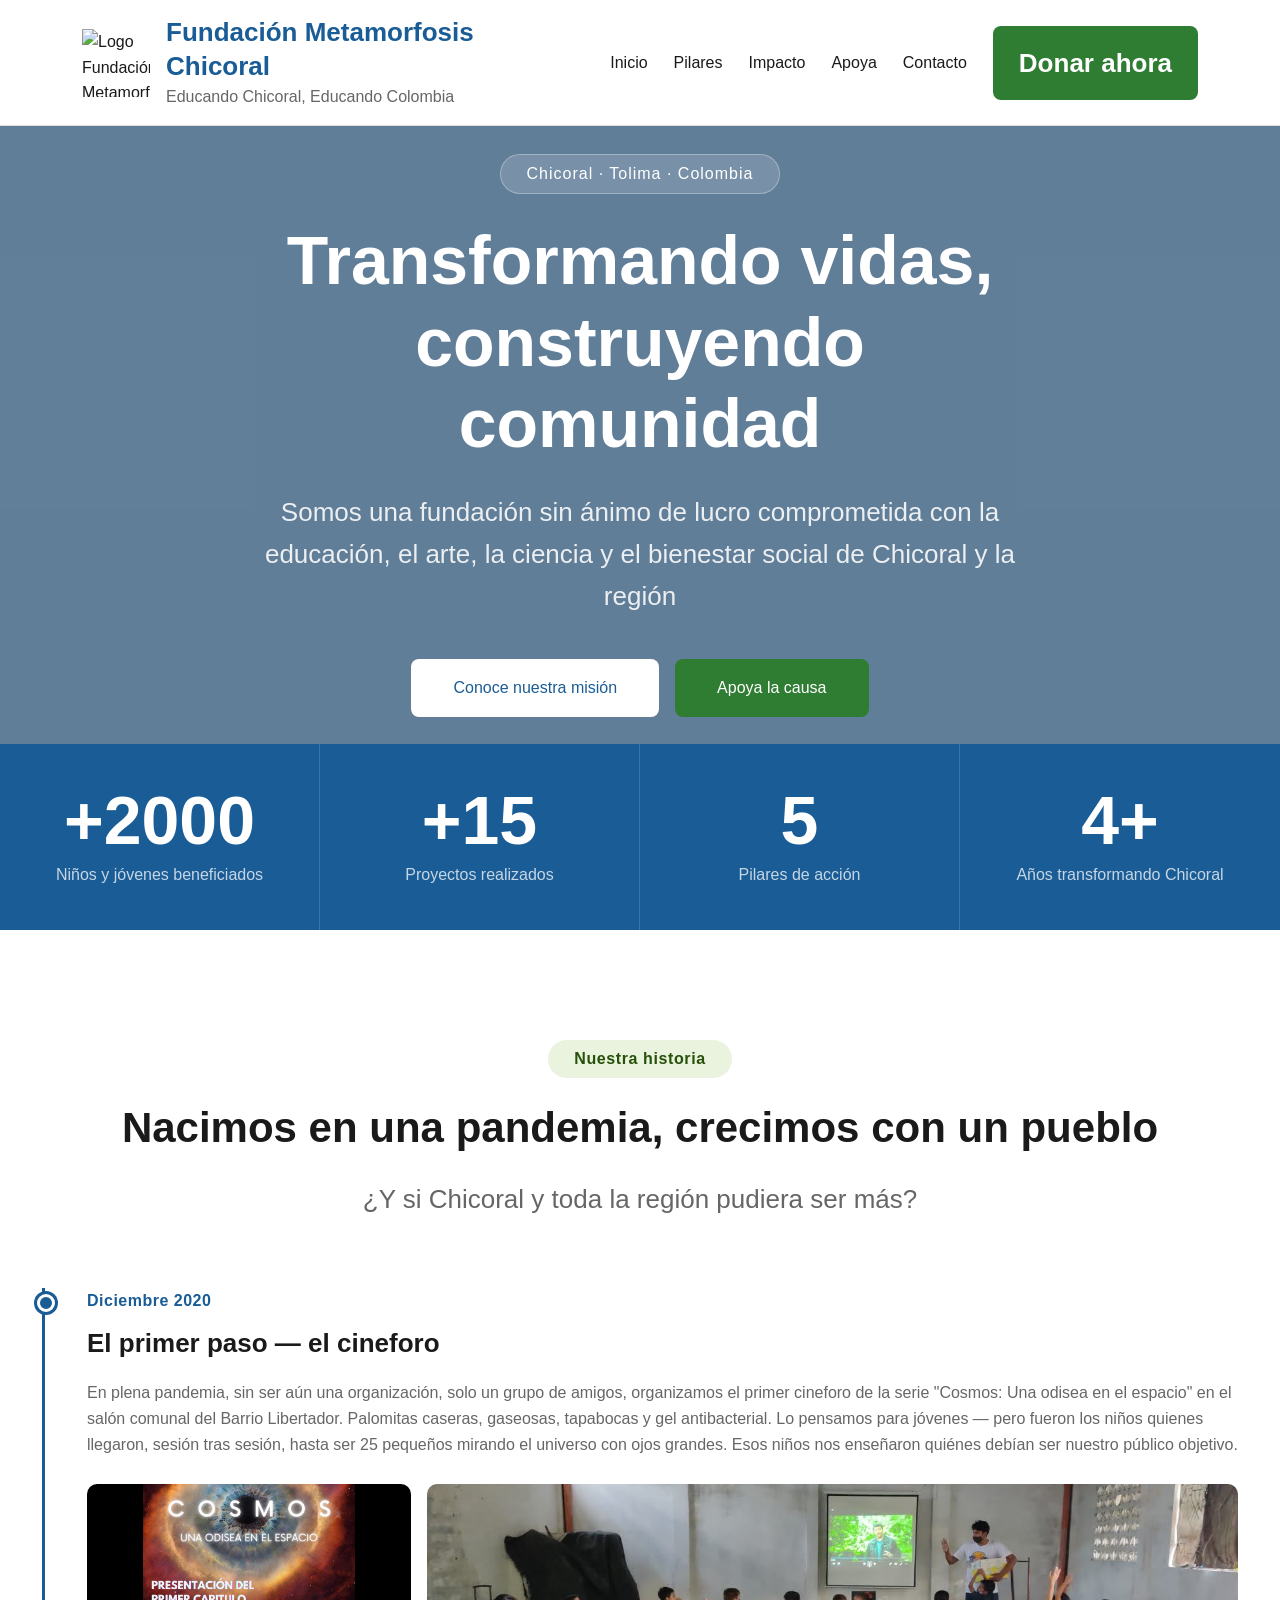
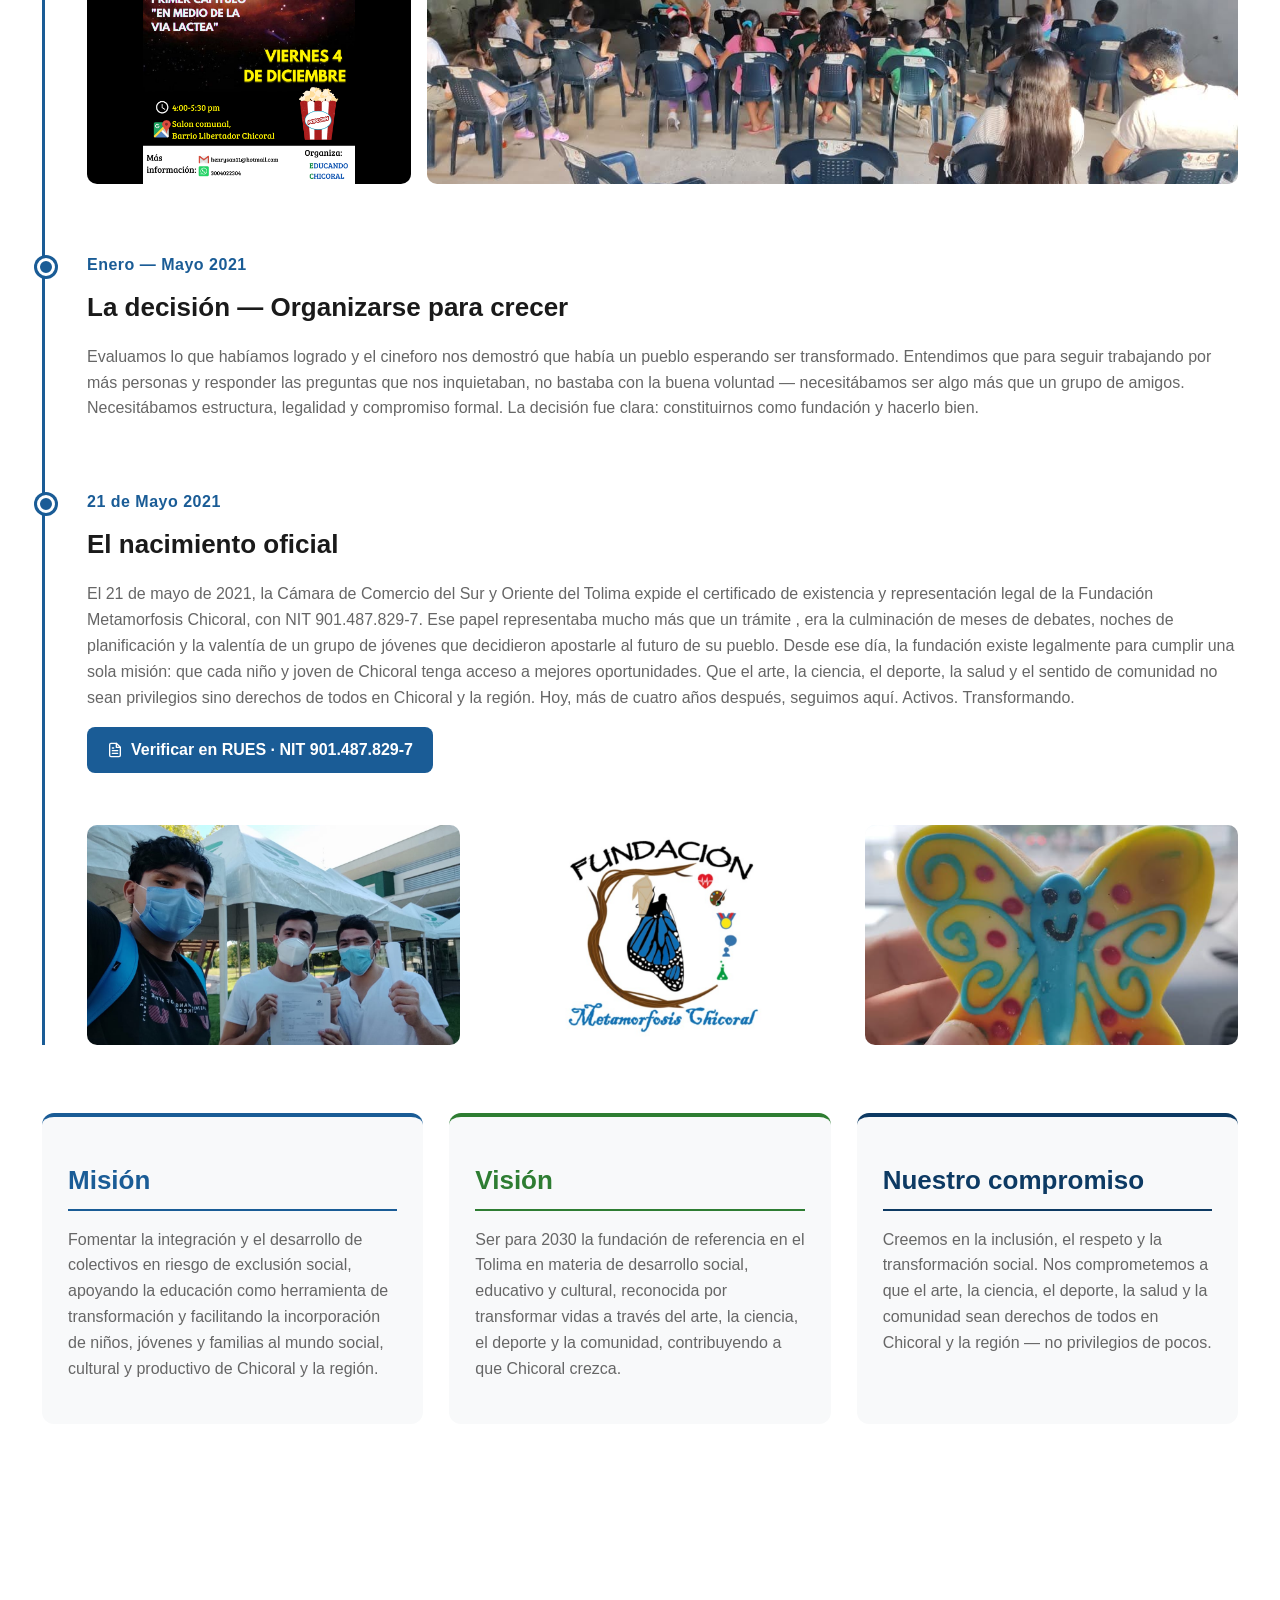
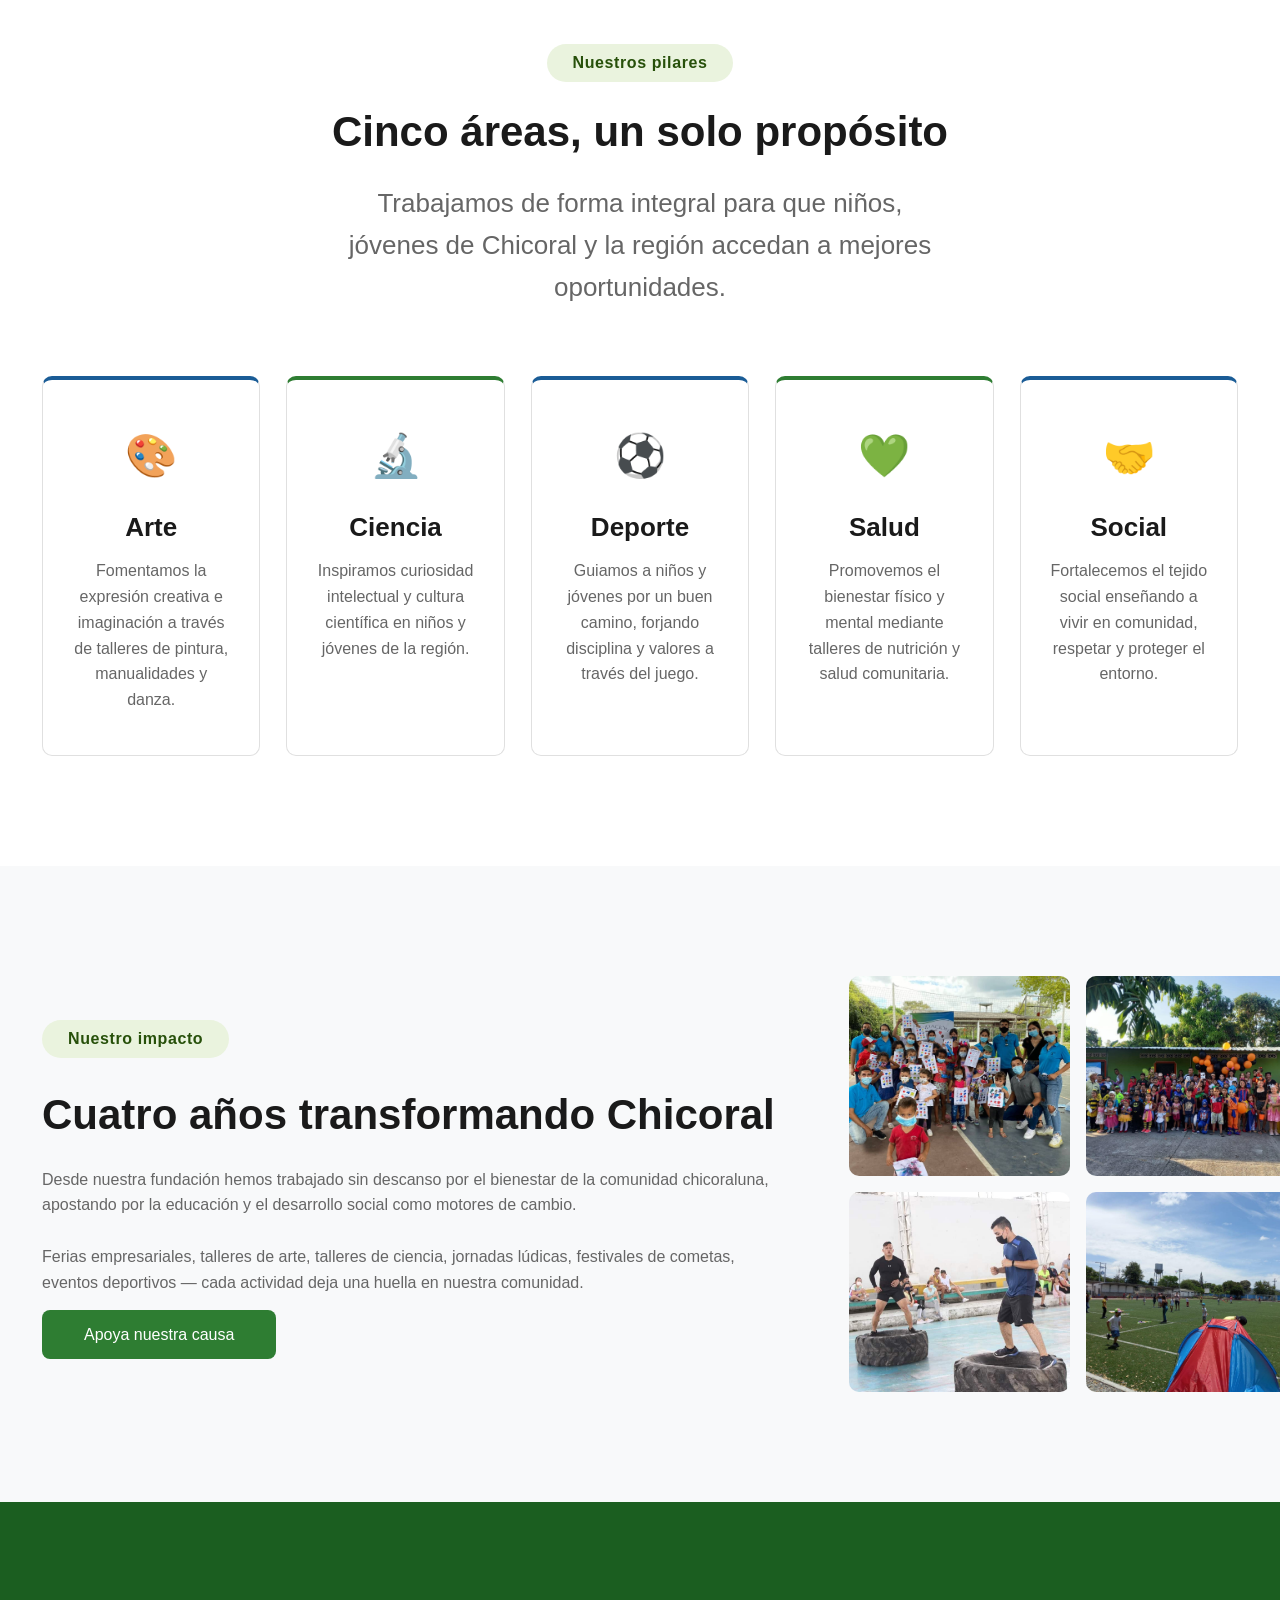
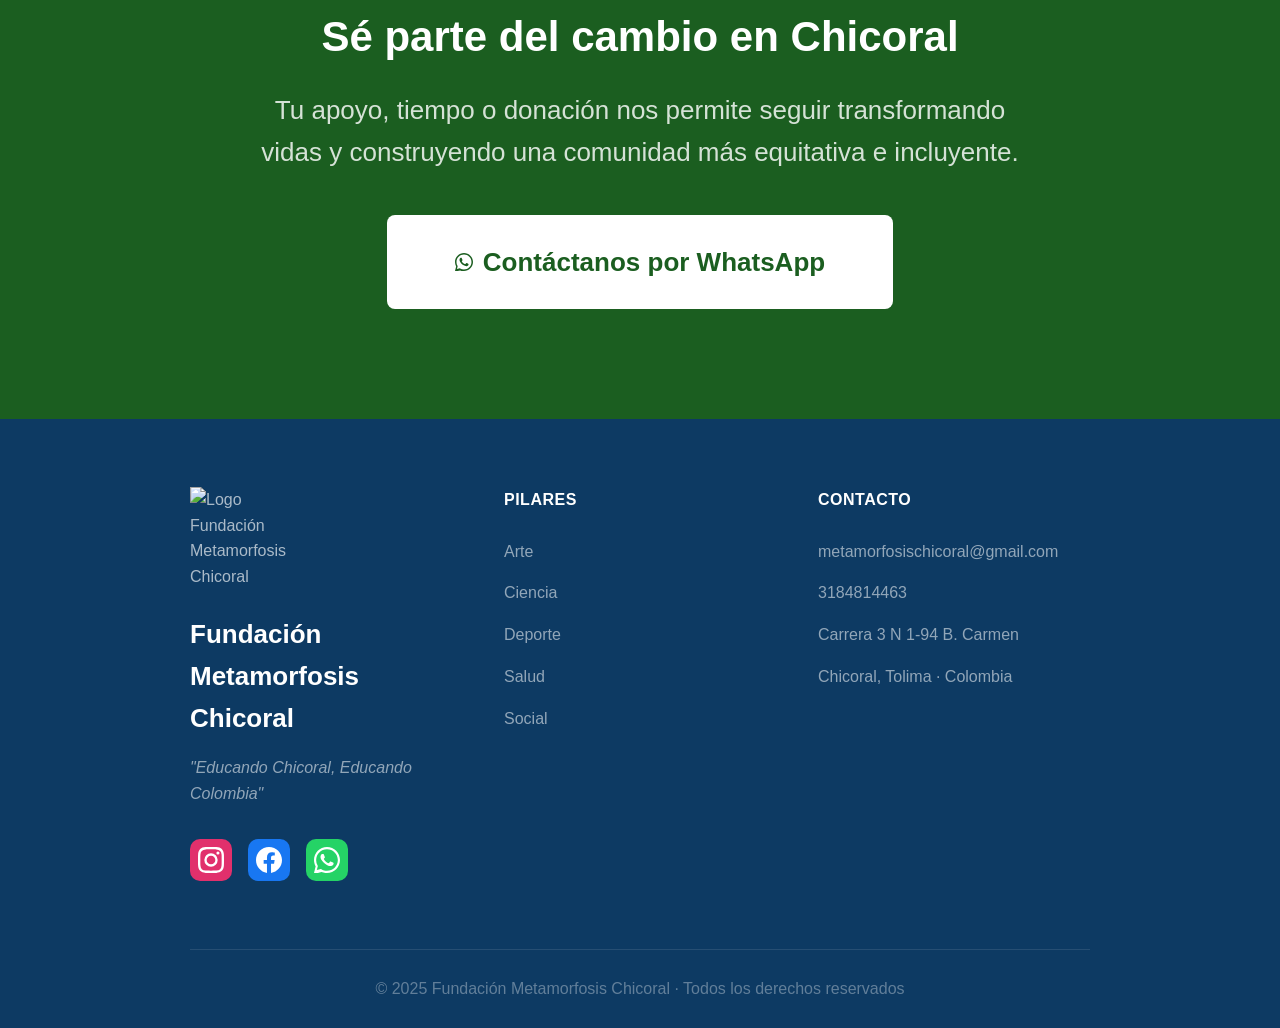
==== index.html @ 4d354657 "feat: seccion historia, mision, vision y compromiso" ====
<!DOCTYPE html>
<html lang="es">
  <head>
    <meta charset="UTF-8" />
    <meta name="viewport" content="width=device-width, initial-scale=1.0" />
    <meta name="description" content="Fundación Metamorfosis Chicoral - Educando Chicoral, Educando Colombia" />
    <link rel="icon" type="image/png" href="img/favicon.png" />
    <title>Fundación Metamorfosis Chicoral</title>
    <link rel="stylesheet" href="css/styles.css" />
  </head>
  <body>

    <!-- Navbar -->
    <nav id="navbar">
      <div class="nav-container">
        <div class="nav-logo">
          <img src="img/logo.png" alt="Logo Fundación Metamorfosis Chicoral" />
          <div class="nav-logo-text">
            <span class="nav-logo-nombre">Fundación Metamorfosis Chicoral</span>
            <span class="nav-logo-slogan">Educando Chicoral, Educando Colombia</span>
          </div>
        </div>
        <ul class="nav-links">
          <li><a href="#hero">Inicio</a></li>
          <li><a href="#pilares">Pilares</a></li>
          <li><a href="#historias">Impacto</a></li>
          <li><a href="#cta">Apoya</a></li>
          <li><a href="#footer">Contacto</a></li>
        </ul>
        <a href="#cta" class="nav-btn">Donar ahora</a>
        <div class="nav-hamburger" id="hamburger">
          <span></span><span></span><span></span>
        </div>
      </div>
    </nav>

    <!-- Hero -->
    <section id="hero">
      <div class="hero-overlay"></div>
      <div class="hero-content">
        <span class="hero-tag">Chicoral · Tolima · Colombia</span>
        <h1>Transformando vidas,<br>construyendo comunidad</h1>
        <p>Somos una fundación sin ánimo de lucro comprometida con la educación, el arte, la ciencia y el bienestar social de Chicoral y la región</p>
        <div class="hero-btns">
          <a href="#pilares" class="btn-primary">Conoce nuestra misión</a>
          <a href="#cta" class="btn-secondary">Apoya la causa</a>
        </div>
      </div>
    </section>

    <!-- Estadísticas -->
    <section id="stats">
      <div class="stat">
        <div class="stat-num">+2000</div>
        <div class="stat-label">Niños y jóvenes beneficiados</div>
      </div>
      <div class="stat">
        <div class="stat-num">+15</div>
        <div class="stat-label">Proyectos realizados</div>
      </div>
      <div class="stat">
        <div class="stat-num">5</div>
        <div class="stat-label">Pilares de acción</div>
      </div>
      <div class="stat">
        <div class="stat-num">4+</div>
        <div class="stat-label">Años transformando Chicoral</div>
      </div>
    </section>

    <!-- Historia -->
    <section id="historia">
      <div class="historia-container">

        <div class="section-header">
          <span class="section-tag">Nuestra historia</span>
          <h2>Nacimos en una pandemia, crecimos con un pueblo</h2>
          <p>¿Y si Chicoral y toda la región pudiera ser más?</p>
        </div>

        <div class="historia-timeline">

          <div class="timeline-item">
            <div class="timeline-dot"></div>
            <div class="timeline-content">
              <div class="timeline-fecha">Diciembre 2020</div>
              <h3>El primer paso — el cineforo</h3>
              <p>En plena pandemia, sin ser aún una organización, solo un grupo de amigos, organizamos el primer cineforo de la serie "Cosmos: Una odisea en el espacio" en el salón comunal del Barrio Libertador. Palomitas caseras, gaseosas, tapabocas y gel antibacterial. Lo pensamos para jóvenes — pero fueron los niños quienes llegaron, sesión tras sesión, hasta ser 25 pequeños mirando el universo con ojos grandes. Esos niños nos enseñaron quiénes debían ser nuestro público objetivo.</p>
              <div class="timeline-fotos">
                <img src="img/flayer_3.png" alt="Flyer primer cineforo Cosmos" />
                <img src="img/cineforo.jpg" alt="Niños viendo Cosmos en el salón comunal" />
              </div>
            </div>
          </div>

          <div class="timeline-item">
            <div class="timeline-dot"></div>
            <div class="timeline-content">
              <div class="timeline-fecha">Enero — Mayo 2021</div>
              <h3>La decisión — Organizarse para crecer</h3>
              <p>Evaluamos lo que habíamos logrado y el cineforo nos demostró que había un pueblo esperando ser transformado. Entendimos que para seguir trabajando por más personas y responder las preguntas que nos inquietaban, no bastaba con la buena voluntad — necesitábamos ser algo más que un grupo de amigos. Necesitábamos estructura, legalidad y compromiso formal. La decisión fue clara: constituirnos como fundación y hacerlo bien.</p>
            </div>
          </div>

          <div class="timeline-item">
            <div class="timeline-dot"></div>
            <div class="timeline-content">
              <div class="timeline-fecha">21 de Mayo 2021</div>
              <h3>El nacimiento oficial</h3>
              <p>El 21 de mayo de 2021, la Cámara de Comercio del Sur y Oriente del Tolima expide el certificado de existencia y representación legal de la Fundación Metamorfosis Chicoral, con NIT 901.487.829-7. Ese papel representaba mucho más que un trámite , era la culminación de meses de debates, noches de planificación y la valentía de un grupo de jóvenes que decidieron apostarle al futuro de su pueblo.

Desde ese día, la fundación existe legalmente para cumplir una sola misión: que cada niño y joven de Chicoral tenga acceso a mejores oportunidades. Que el arte, la ciencia, el deporte, la salud y el sentido de comunidad no sean privilegios sino derechos de todos en Chicoral y la región.

Hoy, más de cuatro años después, seguimos aquí. Activos. Transformando.</p>
              <a href="https://www.rues.org.co/detalle/45/9000503599" target="_blank" class="btn-rues">
                <svg xmlns="http://www.w3.org/2000/svg" width="16" height="16" viewBox="0 0 24 24" fill="none" stroke="currentColor" stroke-width="2" stroke-linecap="round" stroke-linejoin="round"><path d="M14 2H6a2 2 0 0 0-2 2v16a2 2 0 0 0 2 2h12a2 2 0 0 0 2-2V8z"></path><polyline points="14 2 14 8 20 8"></polyline><line x1="16" y1="13" x2="8" y2="13"></line><line x1="16" y1="17" x2="8" y2="17"></line><polyline points="10 9 9 9 8 9"></polyline></svg>
                Verificar en RUES · NIT 901.487.829-7
              </a>
              <div class="timeline-fotos tres-fotos">
                <img src="img/certificado.jpeg" alt="Certificado de existencia Cámara de Comercio" />
                <img src="img/logo_original.png" alt="Logo original Fundación Metamorfosis Chicoral" />
                <img src="img/galleta.png" alt="Galleta mariposa celebración fundación" />
              </div>
            </div>
          </div>

        </div>

        <div class="historia-mision">
          <div class="mision-card">
            <h3>Misión</h3>
            <p>Fomentar la integración y el desarrollo de colectivos en riesgo de exclusión social, apoyando la educación como herramienta de transformación y facilitando la incorporación de niños, jóvenes y familias al mundo social, cultural y productivo de Chicoral y la región.</p>
          </div>
          <div class="mision-card">
            <h3>Visión</h3>
            <p>Ser para 2030 la fundación de referencia en el Tolima en materia de desarrollo social, educativo y cultural, reconocida por transformar vidas a través del arte, la ciencia, el deporte y la comunidad, contribuyendo a que Chicoral crezca.</p>
          </div>
          <div class="mision-card">
            <h3>Nuestro compromiso</h3>
            <p>Creemos en la inclusión, el respeto y la transformación social. Nos comprometemos a que el arte, la ciencia, el deporte, la salud y la comunidad sean derechos de todos en Chicoral y la región — no privilegios de pocos.</p>
          </div>
        </div>

      </div>
    </section>

    <!-- Pilares -->
    <section id="pilares">  
      <div class="pilares-container">
        <div class="section-header">
          <span class="section-tag">Nuestros pilares</span>
          <h2>Cinco áreas, un solo propósito</h2>
          <p>Trabajamos de forma integral para que niños, jóvenes de Chicoral y la región accedan a mejores oportunidades.</p>
        </div>
        <div class="pilares-grid">
          <div class="pilar">
            <div class="pilar-icon">🎨</div>
            <h3>Arte</h3>
            <p>Fomentamos la expresión creativa e imaginación a través de talleres de pintura, manualidades y danza.</p>
          </div>
          <div class="pilar">
            <div class="pilar-icon">🔬</div>
            <h3>Ciencia</h3>
            <p>Inspiramos curiosidad intelectual y cultura científica en niños y jóvenes de la región.</p>
          </div>
          <div class="pilar">
            <div class="pilar-icon">⚽</div>
            <h3>Deporte</h3>
            <p>Guiamos a niños y jóvenes por un buen camino, forjando disciplina y valores a través del juego.</p>
          </div>
          <div class="pilar">
            <div class="pilar-icon">💚</div>
            <h3>Salud</h3>
            <p>Promovemos el bienestar físico y mental mediante talleres de nutrición y salud comunitaria.</p>
          </div>
          <div class="pilar">
            <div class="pilar-icon">🤝</div>
            <h3>Social</h3>
            <p>Fortalecemos el tejido social enseñando a vivir en comunidad, respetar y proteger el entorno.</p>
          </div>
        </div>
      </div>
    </section>

    <!-- Historias -->
    <section id="historias"></section>

    <!-- Impacto -->
    <section id="impacto">
      <div class="impacto-container">
        <div class="impacto-text">
          <span class="section-tag">Nuestro impacto</span>
          <h2>Cuatro años transformando Chicoral</h2>
          <p>Desde nuestra fundación hemos trabajado sin descanso por el bienestar de la comunidad chicoraluna, apostando por la educación y el desarrollo social como motores de cambio.</p>
          <p>Ferias empresariales, talleres de arte, talleres de ciencia, jornadas lúdicas, festivales de cometas, eventos deportivos — cada actividad deja una huella en nuestra comunidad.</p>
          <a href="#cta" class="btn-secondary">Apoya nuestra causa</a>
        </div>
        <div class="impacto-galeria">
          <div class="galeria-grid">
            <img src="img/artes.jpg" alt="Taller de arte" />
            <img src="img/halloween.jpg" alt="Evento social" />
            <img src="img/crossfit.jpg" alt="Actividad deportiva" />
            <img src="img/cometas.jpg" alt="Festival de cometas" />
          </div>
        </div>
      </div>
    </section>

    <!-- CTA -->
    <section id="cta">
      <div class="cta-container">
        <h2>Sé parte del cambio en Chicoral</h2>
        <p>Tu apoyo, tiempo o donación nos permite seguir transformando vidas y construyendo una comunidad más equitativa e incluyente.</p>
        <div class="cta-btns">
          <a href="https://wa.me/" target="_blank" class="btn-wapp">
            <svg xmlns="http://www.w3.org/2000/svg" width="18" height="18" viewBox="0 0 24 24" fill="white"><path d="M17.472 14.382c-.297-.149-1.758-.867-2.03-.967-.273-.099-.471-.148-.67.15-.197.297-.767.966-.94 1.164-.173.199-.347.223-.644.075-.297-.15-1.255-.463-2.39-1.475-.883-.788-1.48-1.761-1.653-2.059-.173-.297-.018-.458.13-.606.134-.133.298-.347.446-.52.149-.174.198-.298.298-.497.099-.198.05-.371-.025-.52-.075-.149-.669-1.612-.916-2.207-.242-.579-.487-.5-.669-.51-.173-.008-.371-.01-.57-.01-.198 0-.52.074-.792.372-.272.297-1.04 1.016-1.04 2.479 0 1.462 1.065 2.875 1.213 3.074.149.198 2.096 3.2 5.077 4.487.709.306 1.262.489 1.694.625.712.227 1.36.195 1.871.118.571-.085 1.758-.719 2.006-1.413.248-.694.248-1.289.173-1.413-.074-.124-.272-.198-.57-.347z"/><path d="M12 0C5.373 0 0 5.373 0 12c0 2.127.557 4.126 1.526 5.855L.057 23.743a.75.75 0 0 0 .914.914l5.888-1.469A11.944 11.944 0 0 0 12 24c6.627 0 12-5.373 12-12S18.627 0 12 0zm0 22c-1.891 0-3.667-.523-5.188-1.427l-.372-.22-3.853.961.977-3.762-.242-.386A9.944 9.944 0 0 1 2 12C2 6.477 6.477 2 12 2s10 4.477 10 10-4.477 10-10 10z"/></svg>
            Contáctanos por WhatsApp
          </a>
        </div>
      </div>
    </section>

    <!--Footer-->
    <footer id="footer">
      <div class="footer-container">
        <div class="footer-brand">
          <img src="img/logo.png" alt="Logo Fundación Metamorfosis Chicoral" />
          <div class="footer-nombre">Fundación Metamorfosis Chicoral</div>
          <div class="footer-slogan">"Educando Chicoral, Educando Colombia"</div>
          <div class="footer-redes">
            <a href="https://www.instagram.com/fund.metamorfosis.chicoral/" target="_blank" class="red-instagram">
              <svg xmlns="http://www.w3.org/2000/svg" width="22" height="22" viewBox="0 0 24 24" fill="white"><path d="M12 2.163c3.204 0 3.584.012 4.85.07 3.252.148 4.771 1.691 4.919 4.919.058 1.265.069 1.645.069 4.849 0 3.205-.012 3.584-.069 4.849-.149 3.225-1.664 4.771-4.919 4.919-1.266.058-1.644.07-4.85.07-3.204 0-3.584-.012-4.849-.07-3.26-.149-4.771-1.699-4.919-4.92-.058-1.265-.07-1.644-.07-4.849 0-3.204.013-3.583.07-4.849.149-3.227 1.664-4.771 4.919-4.919 1.266-.057 1.645-.069 4.849-.069zM12 0C8.741 0 8.333.014 7.053.072 2.695.272.273 2.69.073 7.052.014 8.333 0 8.741 0 12c0 3.259.014 3.668.072 4.948.2 4.358 2.618 6.78 6.98 6.98C8.333 23.986 8.741 24 12 24c3.259 0 3.668-.014 4.948-.072 4.354-.2 6.782-2.618 6.979-6.98.059-1.28.073-1.689.073-4.948 0-3.259-.014-3.667-.072-4.947-.196-4.354-2.617-6.78-6.979-6.98C15.668.014 15.259 0 12 0zm0 5.838a6.162 6.162 0 1 0 0 12.324 6.162 6.162 0 0 0 0-12.324zM12 16a4 4 0 1 1 0-8 4 4 0 0 1 0 8zm6.406-11.845a1.44 1.44 0 1 0 0 2.881 1.44 1.44 0 0 0 0-2.881z"/></svg>
            </a>
            <a href="https://www.facebook.com/profile.php?id=100083086075014" target="_blank" class="red-facebook">
              <svg xmlns="http://www.w3.org/2000/svg" width="22" height="22" viewBox="0 0 24 24" fill="white"><path d="M24 12.073C24 5.405 18.627 0 12 0S0 5.405 0 12.073C0 18.1 4.388 23.094 10.125 24v-8.437H7.078v-3.49h3.047V9.43c0-3.007 1.792-4.669 4.533-4.669 1.312 0 2.686.235 2.686.235v2.953H15.83c-1.491 0-1.956.925-1.956 1.874v2.25h3.328l-.532 3.49h-2.796V24C19.612 23.094 24 18.1 24 12.073z"/></svg>
            </a>
            <a href="https://wa.me/573184814463" target="_blank" class="red-wapp">
              <svg xmlns="http://www.w3.org/2000/svg" width="22" height="22" viewBox="0 0 24 24" fill="white"><path d="M17.472 14.382c-.297-.149-1.758-.867-2.03-.967-.273-.099-.471-.148-.67.15-.197.297-.767.966-.94 1.164-.173.199-.347.223-.644.075-.297-.15-1.255-.463-2.39-1.475-.883-.788-1.48-1.761-1.653-2.059-.173-.297-.018-.458.13-.606.134-.133.298-.347.446-.52.149-.174.198-.298.298-.497.099-.198.05-.371-.025-.52-.075-.149-.669-1.612-.916-2.207-.242-.579-.487-.5-.669-.51-.173-.008-.371-.01-.57-.01-.198 0-.52.074-.792.372-.272.297-1.04 1.016-1.04 2.479 0 1.462 1.065 2.875 1.213 3.074.149.198 2.096 3.2 5.077 4.487.709.306 1.262.489 1.694.625.712.227 1.36.195 1.871.118.571-.085 1.758-.719 2.006-1.413.248-.694.248-1.289.173-1.413-.074-.124-.272-.198-.57-.347z"/><path d="M12 0C5.373 0 0 5.373 0 12c0 2.127.557 4.126 1.526 5.855L.057 23.743a.75.75 0 0 0 .914.914l5.888-1.469A11.944 11.944 0 0 0 12 24c6.627 0 12-5.373 12-12S18.627 0 12 0zm0 22c-1.891 0-3.667-.523-5.188-1.427l-.372-.22-3.853.961.977-3.762-.242-.386A9.944 9.944 0 0 1 2 12C2 6.477 6.477 2 12 2s10 4.477 10 10-4.477 10-10 10z"/></svg>
            </a>
          </div>
        </div>
        <div class="footer-col">
          <div class="footer-title">Pilares</div>
          <ul>
            <li><a href="#pilares">Arte</a></li>
            <li><a href="#pilares">Ciencia</a></li>
            <li><a href="#pilares">Deporte</a></li>
            <li><a href="#pilares">Salud</a></li>
            <li><a href="#pilares">Social</a></li>
          </ul>
        </div>
        <div class="footer-col">
          <div class="footer-title">Contacto</div>
          <ul>
            <li><a href="mailto:metamorfosischicoral@gmail.com">metamorfosischicoral@gmail.com</a></li>
            <li><a href="https://wa.me/573184814463" target="_blank">3184814463</a></li>
            <li>Carrera 3 N 1-94 B. Carmen</li>
            <li>Chicoral, Tolima · Colombia</li>
          </ul>
        </div>
      </div>
      <div class="footer-bottom">
        © 2025 Fundación Metamorfosis Chicoral · Todos los derechos reservados
      </div>
    </footer>

    <script src="js/main.js"></script>
  </body>
</html>
---- css/styles.css ----
* {
  margin: 0;
  padding: 0;
  box-sizing: border-box;
}

:root {
  --azul: #1a5c96;
  --azul-oscuro: #0d3a63;
  --verde: #2e7d32;
  --verde-oscuro: #1b5e20;
  --blanco: #ffffff;
  --gris-claro: #f8f9fa;
  --gris-texto: #666666;
  --texto: #1a1a1a;

  --s1: 16px;
  --s2: 26px;
  --s3: 42px;
  --s4: 68px;
  --s5: 110px;
  --s6: 178px;
}

html, body {
  overflow-x: hidden;
  width: 100%;
}

body {
  font-family: 'Segoe UI', Arial, sans-serif;
  color: var(--texto);
  line-height: 1.618;
  font-size: var(--s1);
}

/* ===== NAVBAR ===== */
#navbar {
  position: sticky;
  top: 0;
  z-index: 1000;
  background: var(--blanco);
  border-bottom: 1px solid #e0e0e0;
}

.nav-container {
  max-width: 1200px;
  margin: 0 auto;
  padding: var(--s1) var(--s3);
  display: flex;
  align-items: center;
  justify-content: space-between;
  gap: var(--s2);
}

.nav-logo {
  display: flex;
  align-items: center;
  gap: var(--s1);
  text-decoration: none;
}

.nav-logo img {
  width: var(--s4);
  height: var(--s4);
  object-fit: contain;
}

.nav-logo-text {
  display: flex;
  flex-direction: column;
}

.nav-logo-nombre {
  font-size: var(--s2);
  font-weight: 600;
  color: var(--azul);
  line-height: 1.3;
}

.nav-logo-slogan {
  font-size: var(--s1);
  color: var(--gris-texto);
}

.nav-links {
  display: flex;
  list-style: none;
  gap: var(--s2);
}

.nav-links a {
  text-decoration: none;
  font-size: var(--s1);
  color: var(--texto);
  transition: color 0.2s;
}

.nav-links a:hover {
  color: var(--azul);
}

.nav-btn {
  background: var(--verde);
  color: var(--blanco);
  padding: var(--s1) var(--s2);
  border-radius: 8px;
  font-size: var(--s2);
  font-weight: 600;
  text-decoration: none;
  transition: background 0.2s;
  white-space: nowrap;
}

.nav-btn:hover {
  background: var(--verde-oscuro);
}

.nav-hamburger {
  display: none;
  flex-direction: column;
  gap: 5px;
  cursor: pointer;
}

.nav-hamburger span {
  width: var(--s2);
  height: 2px;
  background: var(--texto);
  border-radius: 2px;
}

/* ===== HERO ===== */
#hero {
  position: relative;
  height: 618px;
  background-image: url('../img/chicoral.png');
  background-size: cover;
  background-position: center;
  display: flex;
  align-items: center;
  justify-content: center;
}

.hero-overlay {
  position: absolute;
  inset: 0;
  background: rgba(13, 58, 99, 0.65);
}

.hero-content {
  position: relative;
  text-align: center;
  color: var(--blanco);
  padding: 0 var(--s3);
  max-width: 860px;
}

.hero-tag {
  display: inline-block;
  background: rgba(255, 255, 255, 0.15);
  border: 1px solid rgba(255, 255, 255, 0.3);
  color: var(--blanco);
  font-size: var(--s1);
  padding: 6px var(--s2);
  border-radius: 20px;
  margin-bottom: var(--s2);
  letter-spacing: 1px;
}

.hero-content h1 {
  font-size: var(--s4);
  font-weight: 700;
  margin-bottom: var(--s2);
  line-height: 1.2;
}

.hero-content p {
  font-size: var(--s2);
  opacity: 0.88;
  margin-bottom: var(--s3);
  line-height: 1.618;
}

.hero-btns {
  display: flex;
  gap: var(--s1);
  justify-content: center;
  flex-wrap: wrap;
}

.btn-primary {
  background: var(--blanco);
  color: var(--azul);
  padding: var(--s1) var(--s3);
  border-radius: 8px;
  font-size: var(--s1);
  font-weight: 500;
  text-decoration: none;
  transition: opacity 0.2s;
}

.btn-primary:hover { opacity: 0.9; }

.btn-secondary {
  background: var(--verde);
  color: var(--blanco);
  padding: var(--s1) var(--s3);
  border-radius: 8px;
  font-size: var(--s1);
  font-weight: 500;
  text-decoration: none;
  transition: background 0.2s;
}

.btn-secondary:hover { background: var(--verde-oscuro); }

/* ===== STATS ===== */
#stats {
  background: var(--azul);
  display: grid;
  grid-template-columns: repeat(4, 1fr);
}

.stat {
  text-align: center;
  padding: var(--s3) var(--s2);
  border-right: 1px solid rgba(255, 255, 255, 0.15);
}

.stat:last-child { border-right: none; }

.stat-num {
  font-size: var(--s4);
  font-weight: 700;
  color: var(--blanco);
  margin-bottom: 8px;
  line-height: 1;
}

.stat-label {
  font-size: var(--s1);
  color: rgba(255, 255, 255, 0.75);
}

/* ===== HISTORIA ===== */
#historia {
  background: var(--blanco);
  padding: var(--s5) var(--s3);
}

.historia-container {
  max-width: 1200px;
  margin: 0 auto;
}

.historia-timeline {
  position: relative;
  margin: var(--s4) 0;
  padding-left: var(--s3);
  border-left: 3px solid var(--azul);
}

.timeline-item {
  position: relative;
  margin-bottom: var(--s4);
}

.timeline-dot {
  position: absolute;
  left: calc(-1 * var(--s3) - 8px);
  top: 6px;
  width: 18px;
  height: 18px;
  background: var(--azul);
  border-radius: 50%;
  border: 3px solid var(--blanco);
  box-shadow: 0 0 0 3px var(--azul);
}

.timeline-fecha {
  font-size: var(--s1);
  font-weight: 600;
  color: var(--azul);
  margin-bottom: 8px;
  letter-spacing: 0.5px;
}

.timeline-content h3 {
  font-size: var(--s2);
  font-weight: 700;
  color: var(--texto);
  margin-bottom: var(--s1);
}

.timeline-content p {
  font-size: var(--s1);
  color: var(--gris-texto);
  line-height: 1.618;
}

.timeline-fotos {
  display: grid;
  grid-template-columns: 0.4fr 1fr;
  gap: var(--s1);
  margin-top: var(--s2);
}

.timeline-fotos img {
  width: 100%;
  height: 300px;
  border-radius: 10px;
}

.timeline-fotos img:first-child {
  object-fit: contain;
  background: #000;
}

.timeline-fotos img:last-child {
  object-fit: cover;
  object-position: center;
}

.timeline-fotos img:hover {
  transform: scale(1.02);
}

.tres-fotos {
  grid-template-columns: 1fr 1fr 1fr !important;
}

.tres-fotos img {
  height: 220px !important;
  object-fit: cover !important;
  background: var(--gris-claro) !important;
}

.tres-fotos img:nth-child(2) {
  object-fit: contain !important;
  background: #fff !important;
}

.tres-fotos img:nth-child(3) {
  object-fit: cover;
  object-position: center 60%;
}

.btn-rues {
  display: inline-flex;
  align-items: center;
  gap: 8px;
  background: var(--azul);
  color: var(--blanco);
  padding: 10px 20px;
  border-radius: 8px;
  font-size: var(--s1);
  font-weight: 600;
  text-decoration: none;
  margin: var(--s1) 0 var(--s2);
  transition: background 0.2s;
}

.btn-rues:hover {
  background: var(--azul-oscuro);
}

.historia-mision {
  display: grid;
  grid-template-columns: repeat(3, 1fr);
  gap: var(--s2);
  margin-top: var(--s4);
}

.mision-card {
  background: var(--gris-claro);
  border-radius: 12px;
  padding: var(--s3) var(--s2);
  border-top: 4px solid var(--azul);
}

.mision-card:nth-child(2) {
  border-top-color: var(--verde);
}

.mision-card:nth-child(3) {
  border-top-color: var(--azul-oscuro);
}

.mision-card h3 {
  font-size: var(--s2);
  font-weight: 700;
  color: var(--azul);
  margin-bottom: var(--s1);
  border-bottom: 2px solid var(--azul);
  padding-bottom: 8px;
}

.mision-card:nth-child(2) h3 {
  color: var(--verde);
  border-bottom-color: var(--verde);
}

.mision-card:nth-child(3) h3 {
  color: var(--azul-oscuro);
  border-bottom-color: var(--azul-oscuro);
}

.mision-card p {
  font-size: var(--s1);
  color: var(--gris-texto);
  line-height: 1.618;
}

/* ===== PILARES ===== */
#pilares {
  background: var(--blanco);
  padding: var(--s5) var(--s3);
}

.pilares-container {
  max-width: 1200px;
  margin: 0 auto;
}

.section-header {
  text-align: center;
  margin-bottom: var(--s4);
}

.section-tag {
  display: inline-block;
  background: #eaf3de;
  color: #27500a;
  font-size: var(--s1);
  font-weight: 600;
  padding: 6px var(--s2);
  border-radius: 20px;
  margin-bottom: var(--s1);
  letter-spacing: 0.6px;
}

.section-header h2 {
  font-size: var(--s3);
  font-weight: 700;
  color: var(--texto);
  margin-bottom: var(--s1);
}

.section-header p {
  font-size: var(--s2);
  color: var(--gris-texto);
  max-width: 618px;
  margin: 0 auto;
  line-height: 1.618;
}

.pilares-grid {
  display: grid;
  grid-template-columns: repeat(5, 1fr);
  gap: var(--s2);
}

.pilar {
  background: var(--blanco);
  border: 1px solid #e0e0e0;
  border-top: 4px solid var(--azul);
  border-radius: 10px;
  padding: var(--s3) var(--s2);
  text-align: center;
  transition: transform 0.2s, box-shadow 0.2s;
}

.pilar:nth-child(even) { border-top-color: var(--verde); }

.pilar:hover {
  transform: translateY(-6px);
  box-shadow: 0 var(--s1) var(--s3) rgba(0,0,0,0.1);
}

.pilar-icon {
  font-size: var(--s3);
  margin-bottom: var(--s1);
}

.pilar h3 {
  font-size: var(--s2);
  font-weight: 600;
  color: var(--texto);
  margin-bottom: 10px;
}

.pilar p {
  font-size: var(--s1);
  color: var(--gris-texto);
  line-height: 1.618;
}

/* ===== IMPACTO ===== */
#impacto {
  background: var(--gris-claro);
  padding: var(--s5) var(--s3);
}

.impacto-container {
  max-width: 1200px;
  margin: 0 auto;
  display: grid;
  grid-template-columns: 61.8% 38.2%;
  gap: var(--s4);
  align-items: center;
}

.impacto-text h2 {
  font-size: var(--s3);
  font-weight: 700;
  color: var(--texto);
  margin: var(--s1) 0 var(--s2);
  line-height: 1.2;
}

.impacto-text p {
  font-size: var(--s1);
  color: var(--gris-texto);
  line-height: 1.618;
  margin-bottom: var(--s2);
}

.galeria-grid {
  display: grid;
  grid-template-columns: 1fr 1fr;
  gap: var(--s1);
}

.galeria-grid img {
  width: 100%;
  height: 200px;
  object-fit: cover;
  border-radius: 10px;
  transition: transform 0.3s;
}

.galeria-grid img:hover { transform: scale(1.04); }

/* ===== CTA ===== */
#cta {
  background: var(--verde-oscuro);
  padding: var(--s5) var(--s3);
  text-align: center;
}

.cta-container {
  max-width: 760px;
  margin: 0 auto;
}

#cta h2 {
  font-size: var(--s3);
  font-weight: 700;
  color: var(--blanco);
  margin-bottom: var(--s2);
  line-height: 1.2;
}

#cta p {
  font-size: var(--s2);
  color: rgba(255, 255, 255, 0.82);
  line-height: 1.618;
  margin-bottom: var(--s3);
}

.cta-btns {
  display: flex;
  gap: var(--s2);
  justify-content: center;
  flex-wrap: wrap;
}

.cta-btns a {
  display: flex;
  align-items: center;
  gap: 10px;
  padding: var(--s2) var(--s4);
  border-radius: 8px;
  font-size: var(--s2);
  font-weight: 600;
  text-decoration: none;
  transition: opacity 0.2s;
}

.cta-btns a:hover { opacity: 0.88; }

.btn-wapp {
  background: var(--blanco);
  color: var(--verde-oscuro);
}

.btn-wapp svg path { fill: var(--verde-oscuro); }

/* ===== FOOTER ===== */
#footer {
  background: var(--azul-oscuro);
  color: rgba(255, 255, 255, 0.65);
  padding: var(--s4) var(--s3) 0;
}

.footer-container {
  max-width: 900px;
  margin: 0 auto;
  display: grid;
  grid-template-columns: 1fr 1fr 1fr;
  gap: var(--s3);
  padding-bottom: var(--s4);
  border-bottom: 1px solid rgba(255, 255, 255, 0.1);
  align-items: start;
}

.footer-brand {
  display: flex;
  flex-direction: column;
  align-items: flex-start;
  gap: var(--s1);
}

.footer-brand img {
  width: var(--s5);
  height: var(--s5);
  object-fit: contain;
}

.footer-nombre {
  font-size: var(--s2);
  font-weight: 600;
  color: var(--blanco);
}

.footer-slogan {
  font-size: var(--s1);
  color: rgba(255, 255, 255, 0.55);
  font-style: italic;
}

.footer-redes {
  display: flex;
  gap: var(--s1);
  margin-top: var(--s1);
}

.footer-redes a {
  width: var(--s3);
  height: var(--s3);
  border-radius: 10px;
  display: flex;
  align-items: center;
  justify-content: center;
  transition: opacity 0.2s;
}

.footer-redes a svg {
  width: var(--s2);
  height: var(--s2);
}

.footer-redes a:hover { opacity: 0.85; }
.red-instagram { background: #E1306C; }
.red-facebook { background: #1877F2; }
.red-wapp { background: #25D366; }

.footer-col {
  display: flex;
  flex-direction: column;
}

.footer-title {
  font-size: var(--s1);
  font-weight: 600;
  color: var(--blanco);
  margin-bottom: var(--s2);
  letter-spacing: 0.5px;
  text-transform: uppercase;
}

.footer-col ul { list-style: none; }

.footer-col ul li {
  margin-bottom: var(--s1);
  font-size: var(--s1);
  line-height: 1.618;
  color: rgba(255, 255, 255, 0.55);
}

.footer-col ul a {
  color: rgba(255, 255, 255, 0.55);
  text-decoration: none;
  transition: color 0.2s;
}

.footer-col ul a:hover { color: var(--blanco); }

.footer-bottom {
  max-width: 900px;
  margin: 0 auto;
  padding: var(--s2) 0;
  font-size: var(--s1);
  text-align: center;
  color: rgba(255, 255, 255, 0.35);
}
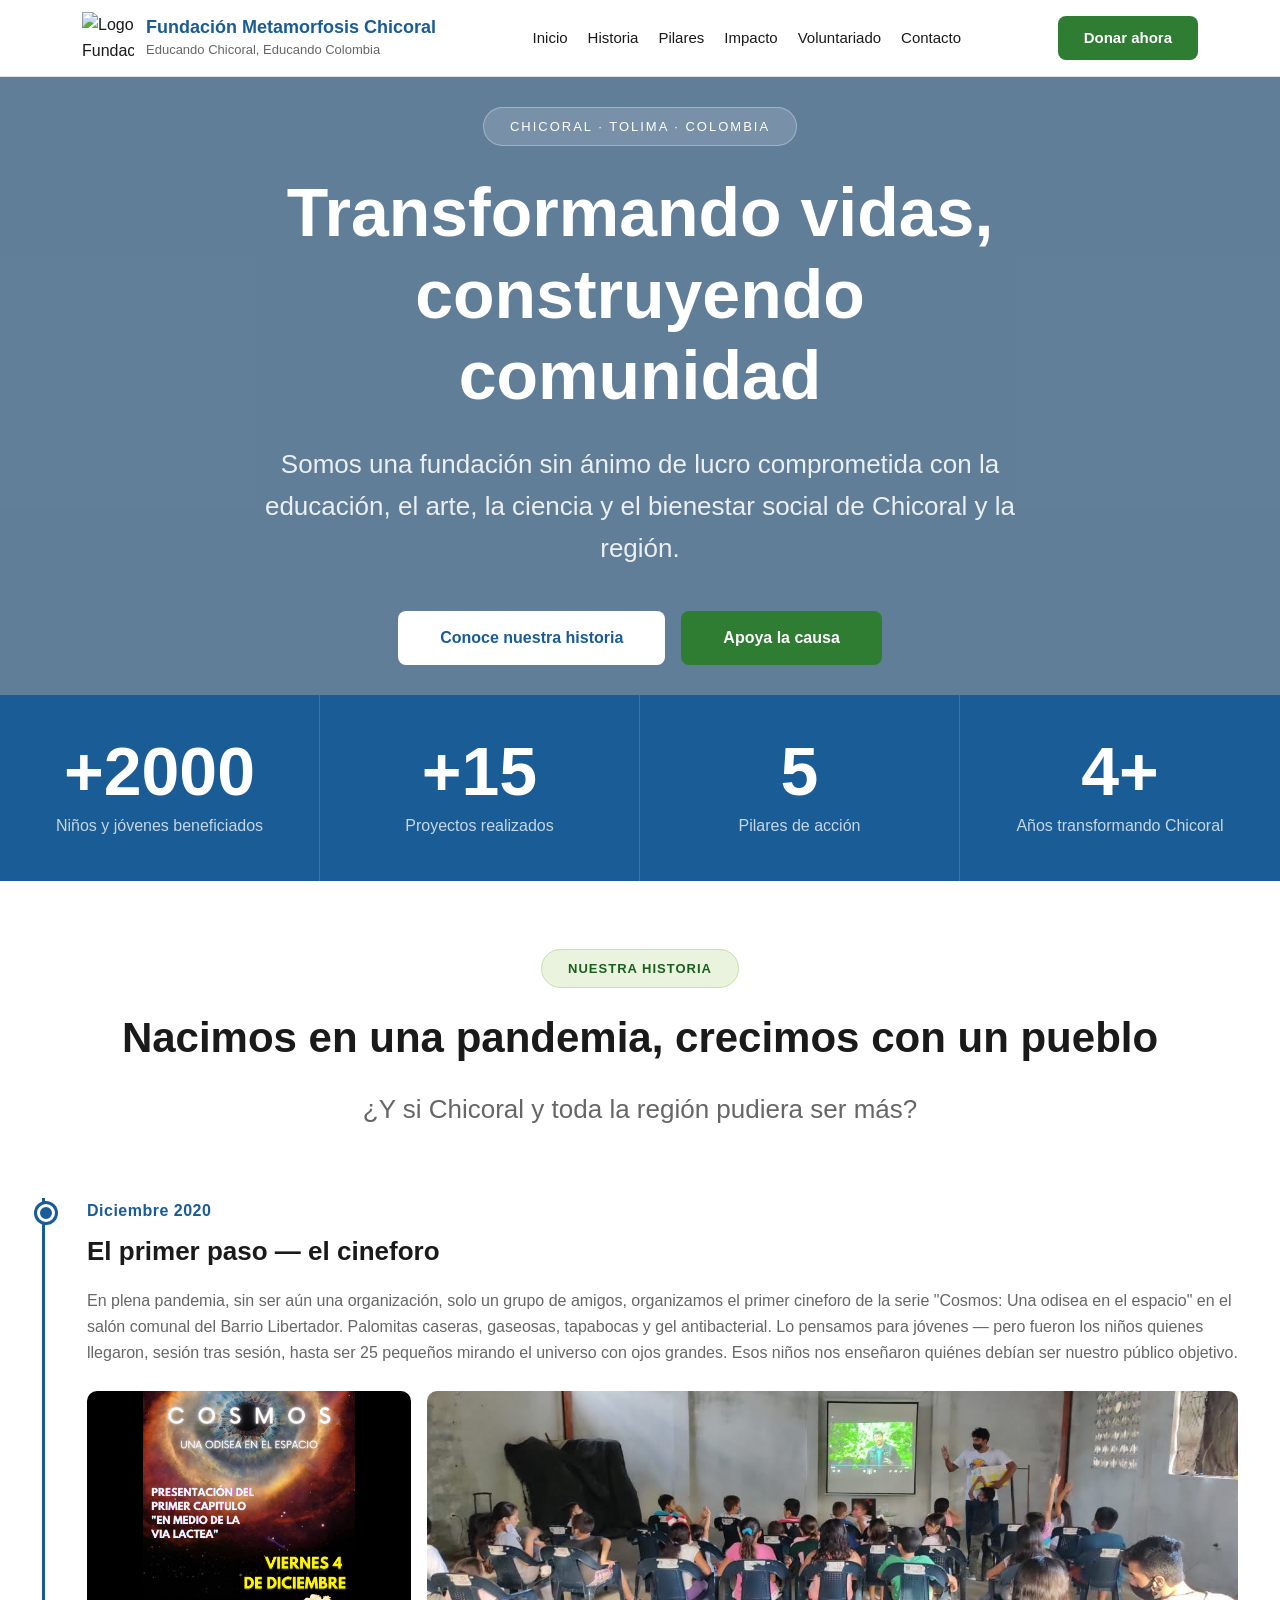
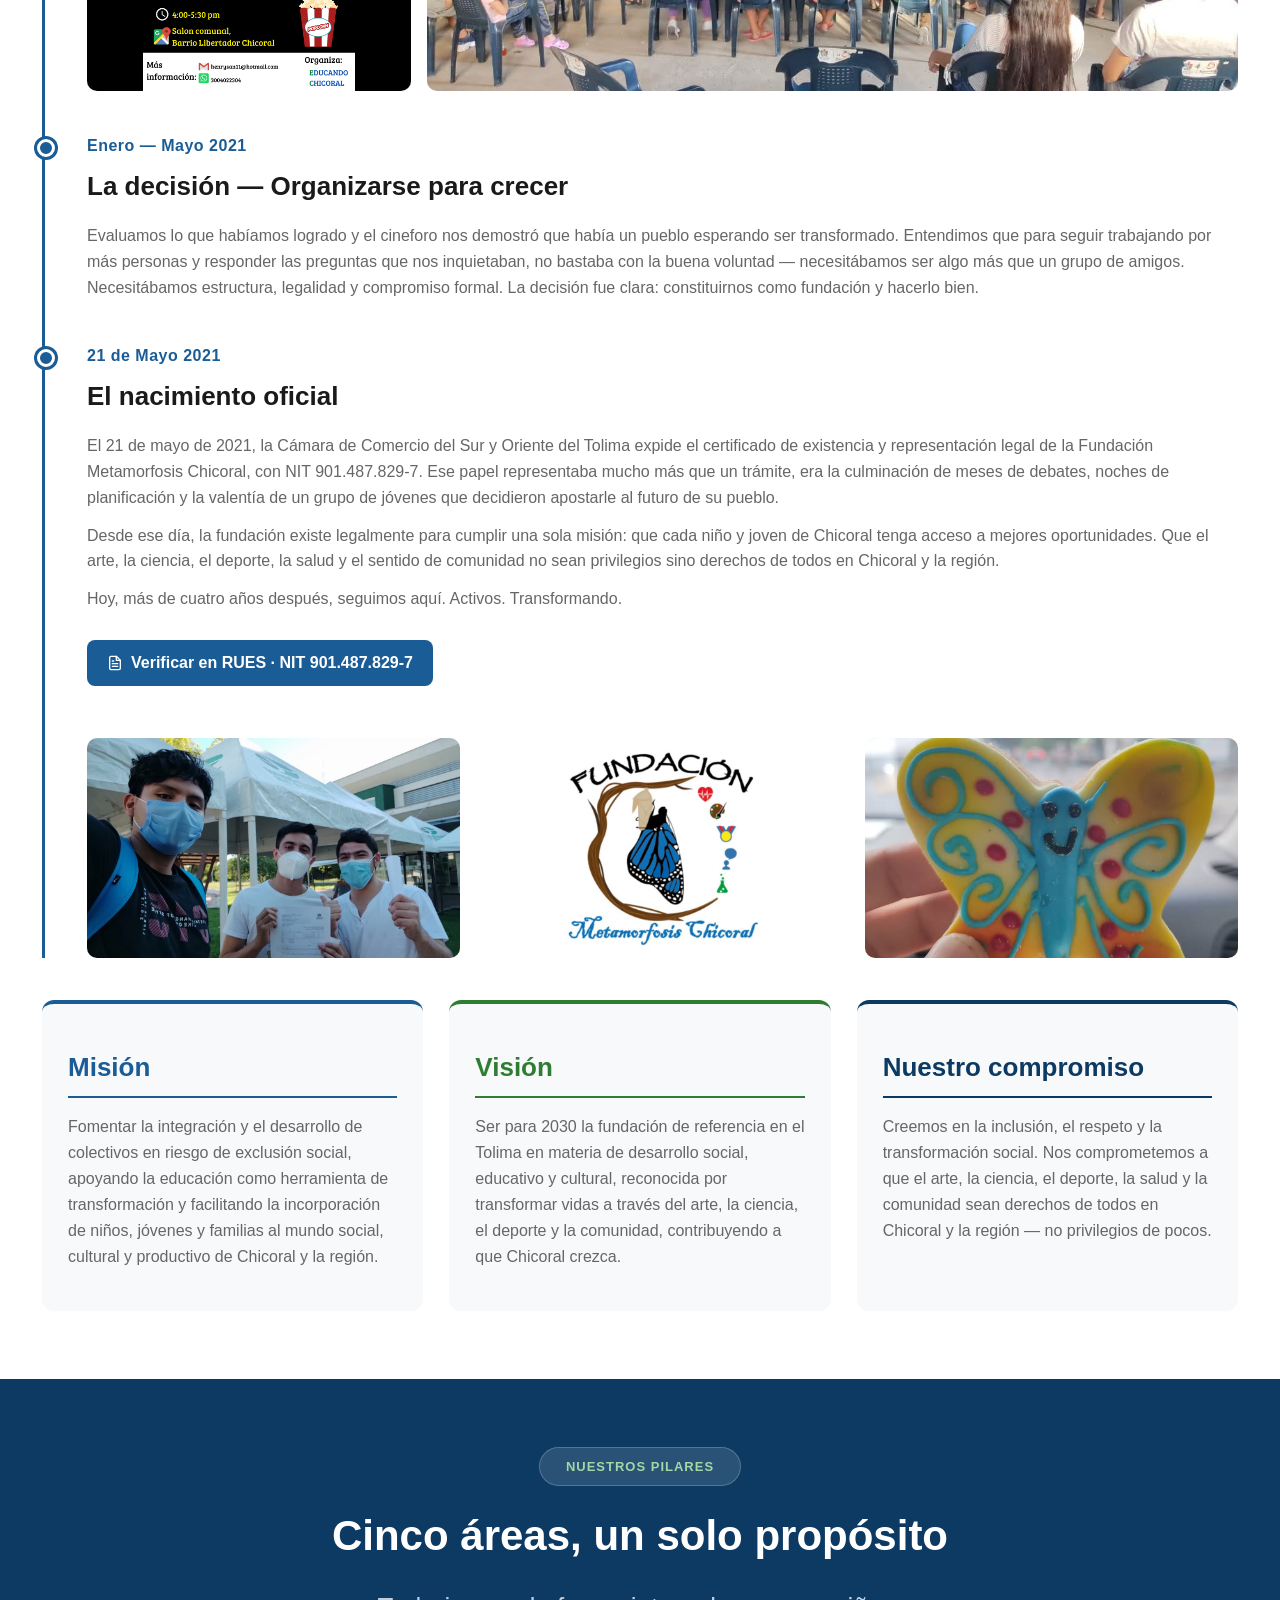
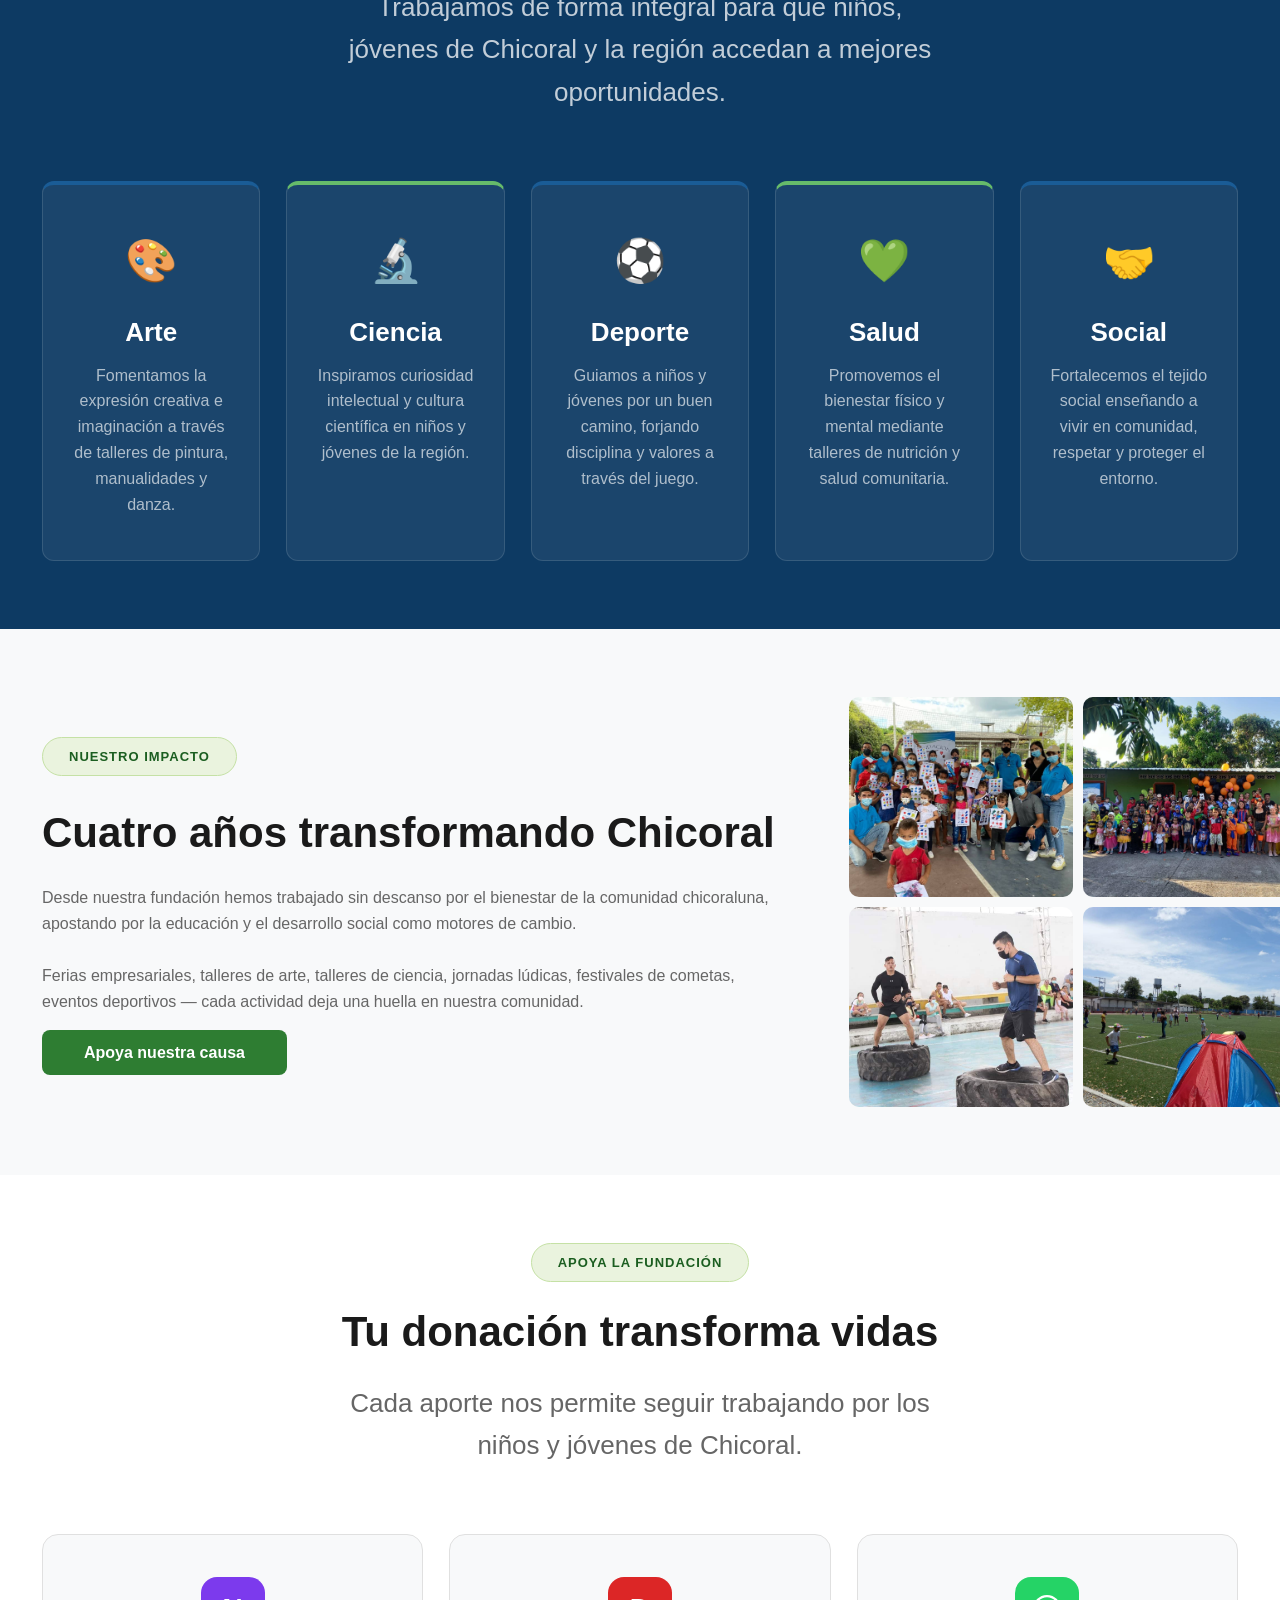
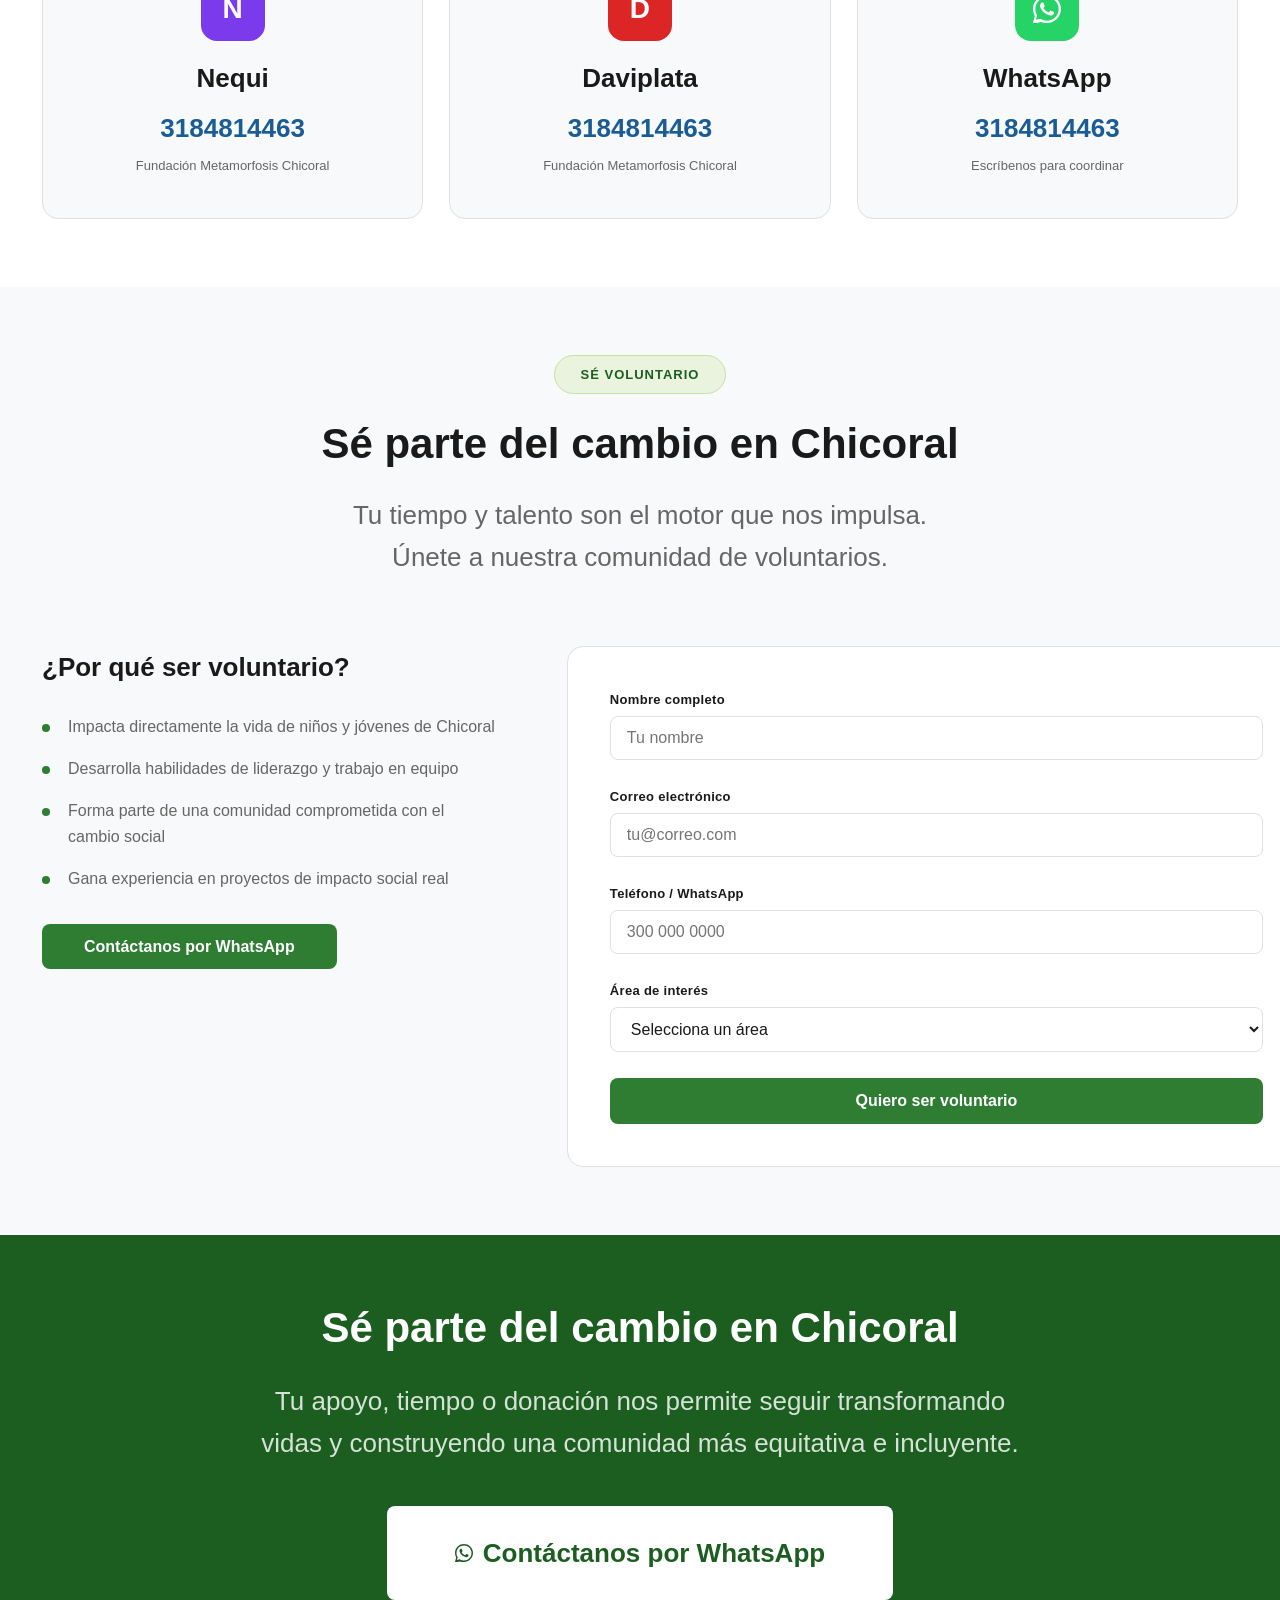
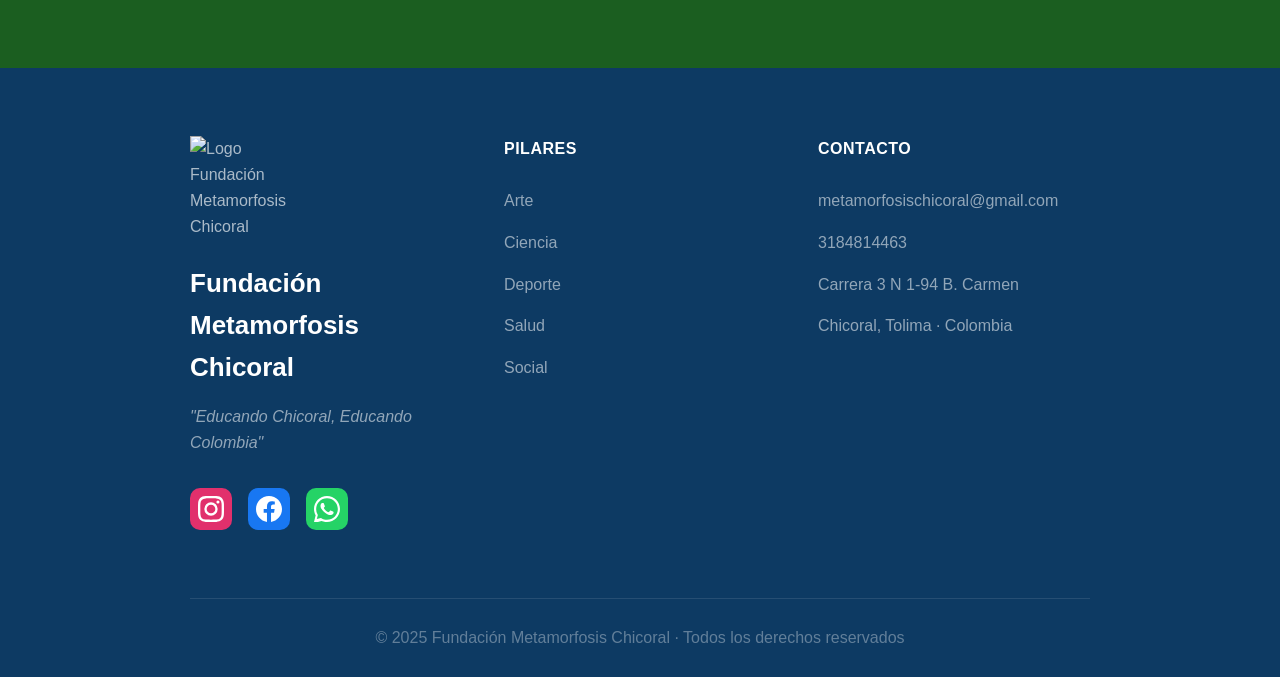
==== commit f072d3fc: "feat: responsive, menu hamburguesa, donaciones y voluntariado" ====
--- a/index.html
+++ b/index.html
@@ -4,7 +4,7 @@
     <meta charset="UTF-8" />
     <meta name="viewport" content="width=device-width, initial-scale=1.0" />
     <meta name="description" content="Fundación Metamorfosis Chicoral - Educando Chicoral, Educando Colombia" />
-    <link rel="icon" type="image/png" href="img/favicon.png" />
+    <link rel="icon" type="image/png" href="img/logo.png" />
     <title>Fundación Metamorfosis Chicoral</title>
     <link rel="stylesheet" href="css/styles.css" />
   </head>
@@ -22,12 +22,13 @@
         </div>
         <ul class="nav-links">
           <li><a href="#hero">Inicio</a></li>
+          <li><a href="#historia">Historia</a></li>
           <li><a href="#pilares">Pilares</a></li>
-          <li><a href="#historias">Impacto</a></li>
-          <li><a href="#cta">Apoya</a></li>
+          <li><a href="#impacto">Impacto</a></li>
+          <li><a href="#voluntariado">Voluntariado</a></li>
           <li><a href="#footer">Contacto</a></li>
         </ul>
-        <a href="#cta" class="nav-btn">Donar ahora</a>
+        <a href="#donaciones" class="nav-btn">Donar ahora</a>
         <div class="nav-hamburger" id="hamburger">
           <span></span><span></span><span></span>
         </div>
@@ -40,10 +41,10 @@
       <div class="hero-content">
         <span class="hero-tag">Chicoral · Tolima · Colombia</span>
         <h1>Transformando vidas,<br>construyendo comunidad</h1>
-        <p>Somos una fundación sin ánimo de lucro comprometida con la educación, el arte, la ciencia y el bienestar social de Chicoral y la región</p>
+        <p>Somos una fundación sin ánimo de lucro comprometida con la educación, el arte, la ciencia y el bienestar social de Chicoral y la región.</p>
         <div class="hero-btns">
-          <a href="#pilares" class="btn-primary">Conoce nuestra misión</a>
-          <a href="#cta" class="btn-secondary">Apoya la causa</a>
+          <a href="#historia" class="btn-primary">Conoce nuestra historia</a>
+          <a href="#voluntariado" class="btn-secondary">Apoya la causa</a>
         </div>
       </div>
     </section>
@@ -71,15 +72,12 @@
     <!-- Historia -->
     <section id="historia">
       <div class="historia-container">
-
         <div class="section-header">
           <span class="section-tag">Nuestra historia</span>
           <h2>Nacimos en una pandemia, crecimos con un pueblo</h2>
           <p>¿Y si Chicoral y toda la región pudiera ser más?</p>
         </div>
-
         <div class="historia-timeline">
-
           <div class="timeline-item">
             <div class="timeline-dot"></div>
             <div class="timeline-content">
@@ -92,7 +90,6 @@
               </div>
             </div>
           </div>
-
           <div class="timeline-item">
             <div class="timeline-dot"></div>
             <div class="timeline-content">
@@ -101,18 +98,15 @@
               <p>Evaluamos lo que habíamos logrado y el cineforo nos demostró que había un pueblo esperando ser transformado. Entendimos que para seguir trabajando por más personas y responder las preguntas que nos inquietaban, no bastaba con la buena voluntad — necesitábamos ser algo más que un grupo de amigos. Necesitábamos estructura, legalidad y compromiso formal. La decisión fue clara: constituirnos como fundación y hacerlo bien.</p>
             </div>
           </div>
-
           <div class="timeline-item">
             <div class="timeline-dot"></div>
             <div class="timeline-content">
               <div class="timeline-fecha">21 de Mayo 2021</div>
               <h3>El nacimiento oficial</h3>
-              <p>El 21 de mayo de 2021, la Cámara de Comercio del Sur y Oriente del Tolima expide el certificado de existencia y representación legal de la Fundación Metamorfosis Chicoral, con NIT 901.487.829-7. Ese papel representaba mucho más que un trámite , era la culminación de meses de debates, noches de planificación y la valentía de un grupo de jóvenes que decidieron apostarle al futuro de su pueblo.
-
-Desde ese día, la fundación existe legalmente para cumplir una sola misión: que cada niño y joven de Chicoral tenga acceso a mejores oportunidades. Que el arte, la ciencia, el deporte, la salud y el sentido de comunidad no sean privilegios sino derechos de todos en Chicoral y la región.
-
-Hoy, más de cuatro años después, seguimos aquí. Activos. Transformando.</p>
-              <a href="https://www.rues.org.co/detalle/45/9000503599" target="_blank" class="btn-rues">
+              <p>El 21 de mayo de 2021, la Cámara de Comercio del Sur y Oriente del Tolima expide el certificado de existencia y representación legal de la Fundación Metamorfosis Chicoral, con NIT 901.487.829-7. Ese papel representaba mucho más que un trámite, era la culminación de meses de debates, noches de planificación y la valentía de un grupo de jóvenes que decidieron apostarle al futuro de su pueblo.</p>
+              <p>Desde ese día, la fundación existe legalmente para cumplir una sola misión: que cada niño y joven de Chicoral tenga acceso a mejores oportunidades. Que el arte, la ciencia, el deporte, la salud y el sentido de comunidad no sean privilegios sino derechos de todos en Chicoral y la región.</p>
+              <p>Hoy, más de cuatro años después, seguimos aquí. Activos. Transformando.</p>
+              <a href="https://www.rues.org.co/RM?NIT=9014878297" target="_blank" class="btn-rues">
                 <svg xmlns="http://www.w3.org/2000/svg" width="16" height="16" viewBox="0 0 24 24" fill="none" stroke="currentColor" stroke-width="2" stroke-linecap="round" stroke-linejoin="round"><path d="M14 2H6a2 2 0 0 0-2 2v16a2 2 0 0 0 2 2h12a2 2 0 0 0 2-2V8z"></path><polyline points="14 2 14 8 20 8"></polyline><line x1="16" y1="13" x2="8" y2="13"></line><line x1="16" y1="17" x2="8" y2="17"></line><polyline points="10 9 9 9 8 9"></polyline></svg>
                 Verificar en RUES · NIT 901.487.829-7
               </a>
@@ -123,9 +117,7 @@
               </div>
             </div>
           </div>
-
-        </div>
-
+        </div>
         <div class="historia-mision">
           <div class="mision-card">
             <h3>Misión</h3>
@@ -140,12 +132,11 @@
             <p>Creemos en la inclusión, el respeto y la transformación social. Nos comprometemos a que el arte, la ciencia, el deporte, la salud y la comunidad sean derechos de todos en Chicoral y la región — no privilegios de pocos.</p>
           </div>
         </div>
-
       </div>
     </section>
 
     <!-- Pilares -->
-    <section id="pilares">  
+    <section id="pilares">
       <div class="pilares-container">
         <div class="section-header">
           <span class="section-tag">Nuestros pilares</span>
@@ -181,9 +172,6 @@
         </div>
       </div>
     </section>
-
-    <!-- Historias -->
-    <section id="historias"></section>
 
     <!-- Impacto -->
     <section id="impacto">
@@ -193,7 +181,7 @@
           <h2>Cuatro años transformando Chicoral</h2>
           <p>Desde nuestra fundación hemos trabajado sin descanso por el bienestar de la comunidad chicoraluna, apostando por la educación y el desarrollo social como motores de cambio.</p>
           <p>Ferias empresariales, talleres de arte, talleres de ciencia, jornadas lúdicas, festivales de cometas, eventos deportivos — cada actividad deja una huella en nuestra comunidad.</p>
-          <a href="#cta" class="btn-secondary">Apoya nuestra causa</a>
+          <a href="#voluntariado" class="btn-secondary">Apoya nuestra causa</a>
         </div>
         <div class="impacto-galeria">
           <div class="galeria-grid">
@@ -206,21 +194,104 @@
       </div>
     </section>
 
+    <!-- Donaciones -->
+    <section id="donaciones">
+      <div class="donaciones-container">
+        <div class="section-header">
+          <span class="section-tag">Apoya la fundación</span>
+          <h2>Tu donación transforma vidas</h2>
+          <p>Cada aporte nos permite seguir trabajando por los niños y jóvenes de Chicoral.</p>
+        </div>
+        <div class="donaciones-grid">
+          <div class="donacion-card">
+            <div class="donacion-logo nequi-color">N</div>
+            <h3>Nequi</h3>
+            <p class="donacion-numero">3184814463</p>
+            <p class="donacion-nombre">Fundación Metamorfosis Chicoral</p>
+          </div>
+          <div class="donacion-card">
+            <div class="donacion-logo daviplata-color">D</div>
+            <h3>Daviplata</h3>
+            <p class="donacion-numero">3184814463</p>
+            <p class="donacion-nombre">Fundación Metamorfosis Chicoral</p>
+          </div>
+          <div class="donacion-card">
+            <div class="donacion-logo wapp-color">
+              <svg xmlns="http://www.w3.org/2000/svg" width="28" height="28" viewBox="0 0 24 24" fill="white"><path d="M17.472 14.382c-.297-.149-1.758-.867-2.03-.967-.273-.099-.471-.148-.67.15-.197.297-.767.966-.94 1.164-.173.199-.347.223-.644.075-.297-.15-1.255-.463-2.39-1.475-.883-.788-1.48-1.761-1.653-2.059-.173-.297-.018-.458.13-.606.134-.133.298-.347.446-.52.149-.174.198-.298.298-.497.099-.198.05-.371-.025-.52-.075-.149-.669-1.612-.916-2.207-.242-.579-.487-.5-.669-.51-.173-.008-.371-.01-.57-.01-.198 0-.52.074-.792.372-.272.297-1.04 1.016-1.04 2.479 0 1.462 1.065 2.875 1.213 3.074.149.198 2.096 3.2 5.077 4.487.709.306 1.262.489 1.694.625.712.227 1.36.195 1.871.118.571-.085 1.758-.719 2.006-1.413.248-.694.248-1.289.173-1.413-.074-.124-.272-.198-.57-.347z"/><path d="M12 0C5.373 0 0 5.373 0 12c0 2.127.557 4.126 1.526 5.855L.057 23.743a.75.75 0 0 0 .914.914l5.888-1.469A11.944 11.944 0 0 0 12 24c6.627 0 12-5.373 12-12S18.627 0 12 0zm0 22c-1.891 0-3.667-.523-5.188-1.427l-.372-.22-3.853.961.977-3.762-.242-.386A9.944 9.944 0 0 1 2 12C2 6.477 6.477 2 12 2s10 4.477 10 10-4.477 10-10 10z"/></svg>
+            </div>
+            <h3>WhatsApp</h3>
+            <p class="donacion-numero">3184814463</p>
+            <p class="donacion-nombre">Escríbenos para coordinar</p>
+          </div>
+        </div>
+      </div>
+    </section>
+
+    <!-- Voluntariado -->
+    <section id="voluntariado">
+      <div class="voluntariado-container">
+        <div class="section-header">
+          <span class="section-tag">Sé voluntario</span>
+          <h2>Sé parte del cambio en Chicoral</h2>
+          <p>Tu tiempo y talento son el motor que nos impulsa. Únete a nuestra comunidad de voluntarios.</p>
+        </div>
+        <div class="voluntariado-grid">
+          <div class="voluntariado-info">
+            <h3>¿Por qué ser voluntario?</h3>
+            <ul class="voluntariado-lista">
+              <li>Impacta directamente la vida de niños y jóvenes de Chicoral</li>
+              <li>Desarrolla habilidades de liderazgo y trabajo en equipo</li>
+              <li>Forma parte de una comunidad comprometida con el cambio social</li>
+              <li>Gana experiencia en proyectos de impacto social real</li>
+            </ul>
+            <a href="https://wa.me/573184814463" target="_blank" class="btn-secondary">Contáctanos por WhatsApp</a>
+          </div>
+          <form class="voluntariado-form" onsubmit="enviarFormulario(event)">
+            <div class="form-group">
+              <label>Nombre completo</label>
+              <input type="text" placeholder="Tu nombre" required />
+            </div>
+            <div class="form-group">
+              <label>Correo electrónico</label>
+              <input type="email" placeholder="tu@correo.com" required />
+            </div>
+            <div class="form-group">
+              <label>Teléfono / WhatsApp</label>
+              <input type="tel" placeholder="300 000 0000" required />
+            </div>
+            <div class="form-group">
+              <label>Área de interés</label>
+              <select required>
+                <option value="">Selecciona un área</option>
+                <option>Arte</option>
+                <option>Ciencia</option>
+                <option>Deporte</option>
+                <option>Salud</option>
+                <option>Social</option>
+                <option>Otra</option>
+              </select>
+            </div>
+            <button type="submit" class="btn-form">Quiero ser voluntario</button>
+          </form>
+        </div>
+      </div>
+    </section>
+
     <!-- CTA -->
     <section id="cta">
       <div class="cta-container">
         <h2>Sé parte del cambio en Chicoral</h2>
         <p>Tu apoyo, tiempo o donación nos permite seguir transformando vidas y construyendo una comunidad más equitativa e incluyente.</p>
         <div class="cta-btns">
-          <a href="https://wa.me/" target="_blank" class="btn-wapp">
-            <svg xmlns="http://www.w3.org/2000/svg" width="18" height="18" viewBox="0 0 24 24" fill="white"><path d="M17.472 14.382c-.297-.149-1.758-.867-2.03-.967-.273-.099-.471-.148-.67.15-.197.297-.767.966-.94 1.164-.173.199-.347.223-.644.075-.297-.15-1.255-.463-2.39-1.475-.883-.788-1.48-1.761-1.653-2.059-.173-.297-.018-.458.13-.606.134-.133.298-.347.446-.52.149-.174.198-.298.298-.497.099-.198.05-.371-.025-.52-.075-.149-.669-1.612-.916-2.207-.242-.579-.487-.5-.669-.51-.173-.008-.371-.01-.57-.01-.198 0-.52.074-.792.372-.272.297-1.04 1.016-1.04 2.479 0 1.462 1.065 2.875 1.213 3.074.149.198 2.096 3.2 5.077 4.487.709.306 1.262.489 1.694.625.712.227 1.36.195 1.871.118.571-.085 1.758-.719 2.006-1.413.248-.694.248-1.289.173-1.413-.074-.124-.272-.198-.57-.347z"/><path d="M12 0C5.373 0 0 5.373 0 12c0 2.127.557 4.126 1.526 5.855L.057 23.743a.75.75 0 0 0 .914.914l5.888-1.469A11.944 11.944 0 0 0 12 24c6.627 0 12-5.373 12-12S18.627 0 12 0zm0 22c-1.891 0-3.667-.523-5.188-1.427l-.372-.22-3.853.961.977-3.762-.242-.386A9.944 9.944 0 0 1 2 12C2 6.477 6.477 2 12 2s10 4.477 10 10-4.477 10-10 10z"/></svg>
+          <a href="https://wa.me/573184814463" target="_blank" class="btn-wapp">
+            <svg xmlns="http://www.w3.org/2000/svg" width="18" height="18" viewBox="0 0 24 24" fill="#1b5e20"><path d="M17.472 14.382c-.297-.149-1.758-.867-2.03-.967-.273-.099-.471-.148-.67.15-.197.297-.767.966-.94 1.164-.173.199-.347.223-.644.075-.297-.15-1.255-.463-2.39-1.475-.883-.788-1.48-1.761-1.653-2.059-.173-.297-.018-.458.13-.606.134-.133.298-.347.446-.52.149-.174.198-.298.298-.497.099-.198.05-.371-.025-.52-.075-.149-.669-1.612-.916-2.207-.242-.579-.487-.5-.669-.51-.173-.008-.371-.01-.57-.01-.198 0-.52.074-.792.372-.272.297-1.04 1.016-1.04 2.479 0 1.462 1.065 2.875 1.213 3.074.149.198 2.096 3.2 5.077 4.487.709.306 1.262.489 1.694.625.712.227 1.36.195 1.871.118.571-.085 1.758-.719 2.006-1.413.248-.694.248-1.289.173-1.413-.074-.124-.272-.198-.57-.347z"/><path d="M12 0C5.373 0 0 5.373 0 12c0 2.127.557 4.126 1.526 5.855L.057 23.743a.75.75 0 0 0 .914.914l5.888-1.469A11.944 11.944 0 0 0 12 24c6.627 0 12-5.373 12-12S18.627 0 12 0zm0 22c-1.891 0-3.667-.523-5.188-1.427l-.372-.22-3.853.961.977-3.762-.242-.386A9.944 9.944 0 0 1 2 12C2 6.477 6.477 2 12 2s10 4.477 10 10-4.477 10-10 10z"/></svg>
             Contáctanos por WhatsApp
           </a>
         </div>
       </div>
     </section>
 
-    <!--Footer-->
+    <!-- Footer -->
     <footer id="footer">
       <div class="footer-container">
         <div class="footer-brand">
--- a/css/styles.css
+++ b/css/styles.css
@@ -14,6 +14,7 @@
   --gris-texto: #666666;
   --texto: #1a1a1a;
 
+  /* Escala áurea: 16 × 1.618 */
   --s1: 16px;
   --s2: 26px;
   --s3: 42px;
@@ -32,6 +33,10 @@
   color: var(--texto);
   line-height: 1.618;
   font-size: var(--s1);
+}
+/* ===== SCROLL OFFSET PARA NAVBAR ===== */
+section, footer {
+  scroll-margin-top: 80px;
 }
 
 /* ===== NAVBAR ===== */
@@ -46,23 +51,23 @@
 .nav-container {
   max-width: 1200px;
   margin: 0 auto;
-  padding: var(--s1) var(--s3);
+  padding: 12px var(--s3);
   display: flex;
   align-items: center;
   justify-content: space-between;
-  gap: var(--s2);
+  gap: var(--s1);
 }
 
 .nav-logo {
   display: flex;
   align-items: center;
-  gap: var(--s1);
+  gap: 12px;
   text-decoration: none;
 }
 
 .nav-logo img {
-  width: var(--s4);
-  height: var(--s4);
+  width: 52px;
+  height: 52px;
   object-fit: contain;
 }
 
@@ -72,28 +77,29 @@
 }
 
 .nav-logo-nombre {
-  font-size: var(--s2);
+  font-size: 18px;
   font-weight: 600;
   color: var(--azul);
   line-height: 1.3;
 }
 
 .nav-logo-slogan {
-  font-size: var(--s1);
+  font-size: 13px;
   color: var(--gris-texto);
 }
 
 .nav-links {
   display: flex;
   list-style: none;
-  gap: var(--s2);
+  gap: 20px;
 }
 
 .nav-links a {
   text-decoration: none;
-  font-size: var(--s1);
+  font-size: 15px;
   color: var(--texto);
   transition: color 0.2s;
+  white-space: nowrap;
 }
 
 .nav-links a:hover {
@@ -103,9 +109,9 @@
 .nav-btn {
   background: var(--verde);
   color: var(--blanco);
-  padding: var(--s1) var(--s2);
+  padding: 10px var(--s2);
   border-radius: 8px;
-  font-size: var(--s2);
+  font-size: 15px;
   font-weight: 600;
   text-decoration: none;
   transition: background 0.2s;
@@ -161,11 +167,12 @@
   background: rgba(255, 255, 255, 0.15);
   border: 1px solid rgba(255, 255, 255, 0.3);
   color: var(--blanco);
-  font-size: var(--s1);
-  padding: 6px var(--s2);
+  font-size: 13px;
+  padding: 8px var(--s2);
   border-radius: 20px;
   margin-bottom: var(--s2);
-  letter-spacing: 1px;
+  letter-spacing: 2px;
+  text-transform: uppercase;
 }
 
 .hero-content h1 {
@@ -192,10 +199,10 @@
 .btn-primary {
   background: var(--blanco);
   color: var(--azul);
-  padding: var(--s1) var(--s3);
+  padding: 14px var(--s3);
   border-radius: 8px;
   font-size: var(--s1);
-  font-weight: 500;
+  font-weight: 600;
   text-decoration: none;
   transition: opacity 0.2s;
 }
@@ -205,10 +212,10 @@
 .btn-secondary {
   background: var(--verde);
   color: var(--blanco);
-  padding: var(--s1) var(--s3);
+  padding: 14px var(--s3);
   border-radius: 8px;
   font-size: var(--s1);
-  font-weight: 500;
+  font-weight: 600;
   text-decoration: none;
   transition: background 0.2s;
 }
@@ -243,10 +250,45 @@
   color: rgba(255, 255, 255, 0.75);
 }
 
+/* ===== SECTION HEADER — compartido ===== */
+.section-header {
+  text-align: center;
+  margin-bottom: var(--s4);
+}
+
+.section-tag {
+  display: inline-block;
+  background: #eaf3de;
+  color: #1b5e20;
+  font-size: 13px;
+  font-weight: 700;
+  padding: 8px var(--s2);
+  border-radius: 20px;
+  margin-bottom: var(--s1);
+  letter-spacing: 1px;
+  text-transform: uppercase;
+  border: 1.5px solid #c5e1a5;
+}
+
+.section-header h2 {
+  font-size: var(--s3);
+  font-weight: 700;
+  color: var(--texto);
+  margin-bottom: var(--s1);
+}
+
+.section-header p {
+  font-size: var(--s2);
+  color: var(--gris-texto);
+  max-width: 618px;
+  margin: 0 auto;
+  line-height: 1.618;
+}
+
 /* ===== HISTORIA ===== */
 #historia {
   background: var(--blanco);
-  padding: var(--s5) var(--s3);
+  padding: var(--s4) var(--s3);
 }
 
 .historia-container {
@@ -256,14 +298,14 @@
 
 .historia-timeline {
   position: relative;
-  margin: var(--s4) 0;
+  margin: var(--s3) 0;
   padding-left: var(--s3);
   border-left: 3px solid var(--azul);
 }
 
 .timeline-item {
   position: relative;
-  margin-bottom: var(--s4);
+  margin-bottom: var(--s3);
 }
 
 .timeline-dot {
@@ -280,9 +322,9 @@
 
 .timeline-fecha {
   font-size: var(--s1);
-  font-weight: 600;
+  font-weight: 700;
   color: var(--azul);
-  margin-bottom: 8px;
+  margin-bottom: 6px;
   letter-spacing: 0.5px;
 }
 
@@ -297,6 +339,7 @@
   font-size: var(--s1);
   color: var(--gris-texto);
   line-height: 1.618;
+  margin-bottom: 12px;
 }
 
 .timeline-fotos {
@@ -361,15 +404,13 @@
   transition: background 0.2s;
 }
 
-.btn-rues:hover {
-  background: var(--azul-oscuro);
-}
+.btn-rues:hover { background: var(--azul-oscuro); }
 
 .historia-mision {
   display: grid;
   grid-template-columns: repeat(3, 1fr);
   gap: var(--s2);
-  margin-top: var(--s4);
+  margin-top: var(--s3);
 }
 
 .mision-card {
@@ -379,13 +420,8 @@
   border-top: 4px solid var(--azul);
 }
 
-.mision-card:nth-child(2) {
-  border-top-color: var(--verde);
-}
-
-.mision-card:nth-child(3) {
-  border-top-color: var(--azul-oscuro);
-}
+.mision-card:nth-child(2) { border-top-color: var(--verde); }
+.mision-card:nth-child(3) { border-top-color: var(--azul-oscuro); }
 
 .mision-card h3 {
   font-size: var(--s2);
@@ -414,45 +450,27 @@
 
 /* ===== PILARES ===== */
 #pilares {
-  background: var(--blanco);
-  padding: var(--s5) var(--s3);
+  background: var(--azul-oscuro);
+  padding: var(--s4) var(--s3);
+}
+
+#pilares .section-header h2 {
+  color: var(--blanco);
+}
+
+#pilares .section-header p {
+  color: rgba(255, 255, 255, 0.75);
+}
+
+#pilares .section-tag {
+  background: rgba(255,255,255,0.12);
+  color: #a5d6a7;
+  border-color: rgba(255,255,255,0.2);
 }
 
 .pilares-container {
   max-width: 1200px;
   margin: 0 auto;
-}
-
-.section-header {
-  text-align: center;
-  margin-bottom: var(--s4);
-}
-
-.section-tag {
-  display: inline-block;
-  background: #eaf3de;
-  color: #27500a;
-  font-size: var(--s1);
-  font-weight: 600;
-  padding: 6px var(--s2);
-  border-radius: 20px;
-  margin-bottom: var(--s1);
-  letter-spacing: 0.6px;
-}
-
-.section-header h2 {
-  font-size: var(--s3);
-  font-weight: 700;
-  color: var(--texto);
-  margin-bottom: var(--s1);
-}
-
-.section-header p {
-  font-size: var(--s2);
-  color: var(--gris-texto);
-  max-width: 618px;
-  margin: 0 auto;
-  line-height: 1.618;
 }
 
 .pilares-grid {
@@ -462,20 +480,20 @@
 }
 
 .pilar {
-  background: var(--blanco);
-  border: 1px solid #e0e0e0;
+  background: rgba(255,255,255,0.06);
+  border: 1px solid rgba(255,255,255,0.12);
   border-top: 4px solid var(--azul);
-  border-radius: 10px;
+  border-radius: 12px;
   padding: var(--s3) var(--s2);
   text-align: center;
-  transition: transform 0.2s, box-shadow 0.2s;
-}
-
-.pilar:nth-child(even) { border-top-color: var(--verde); }
+  transition: transform 0.2s, background 0.2s;
+}
+
+.pilar:nth-child(even) { border-top-color: #66bb6a; }
 
 .pilar:hover {
   transform: translateY(-6px);
-  box-shadow: 0 var(--s1) var(--s3) rgba(0,0,0,0.1);
+  background: rgba(255,255,255,0.1);
 }
 
 .pilar-icon {
@@ -486,20 +504,20 @@
 .pilar h3 {
   font-size: var(--s2);
   font-weight: 600;
-  color: var(--texto);
+  color: var(--blanco);
   margin-bottom: 10px;
 }
 
 .pilar p {
   font-size: var(--s1);
-  color: var(--gris-texto);
+  color: rgba(255,255,255,0.65);
   line-height: 1.618;
 }
 
 /* ===== IMPACTO ===== */
 #impacto {
   background: var(--gris-claro);
-  padding: var(--s5) var(--s3);
+  padding: var(--s4) var(--s3);
 }
 
 .impacto-container {
@@ -526,10 +544,12 @@
   margin-bottom: var(--s2);
 }
 
+.impacto-galeria { width: 100%; }
+
 .galeria-grid {
   display: grid;
   grid-template-columns: 1fr 1fr;
-  gap: var(--s1);
+  gap: 10px;
 }
 
 .galeria-grid img {
@@ -542,10 +562,184 @@
 
 .galeria-grid img:hover { transform: scale(1.04); }
 
+/* ===== DONACIONES ===== */
+#donaciones {
+  background: var(--blanco);
+  padding: var(--s4) var(--s3);
+}
+
+.donaciones-container {
+  max-width: 1200px;
+  margin: 0 auto;
+}
+
+.donaciones-grid {
+  display: grid;
+  grid-template-columns: repeat(3, 1fr);
+  gap: var(--s2);
+  margin-top: var(--s3);
+}
+
+.donacion-card {
+  background: var(--gris-claro);
+  border-radius: 16px;
+  padding: var(--s3) var(--s2);
+  text-align: center;
+  border: 1px solid #e0e0e0;
+  transition: transform 0.2s, box-shadow 0.2s;
+}
+
+.donacion-card:hover {
+  transform: translateY(-4px);
+  box-shadow: 0 12px 32px rgba(0,0,0,0.08);
+}
+
+.donacion-logo {
+  width: 64px;
+  height: 64px;
+  border-radius: 16px;
+  display: flex;
+  align-items: center;
+  justify-content: center;
+  margin: 0 auto var(--s1);
+  font-size: 28px;
+  font-weight: 800;
+  color: var(--blanco);
+}
+
+.nequi-color { background: #7c3aed; }
+.daviplata-color { background: #dc2626; }
+.wapp-color { background: #25D366; }
+
+.donacion-card h3 {
+  font-size: var(--s2);
+  font-weight: 700;
+  color: var(--texto);
+  margin-bottom: 8px;
+}
+
+.donacion-numero {
+  font-size: var(--s2);
+  font-weight: 700;
+  color: var(--azul);
+  margin-bottom: 6px;
+}
+
+.donacion-nombre {
+  font-size: 13px;
+  color: var(--gris-texto);
+}
+
+/* ===== VOLUNTARIADO ===== */
+#voluntariado {
+  background: var(--gris-claro);
+  padding: var(--s4) var(--s3);
+}
+
+.voluntariado-container {
+  max-width: 1200px;
+  margin: 0 auto;
+}
+
+.voluntariado-grid {
+  display: grid;
+  grid-template-columns: 38.2% 61.8%;
+  gap: var(--s4);
+  align-items: start;
+  margin-top: var(--s3);
+}
+
+.voluntariado-info h3 {
+  font-size: var(--s2);
+  font-weight: 700;
+  color: var(--texto);
+  margin-bottom: var(--s2);
+}
+
+.voluntariado-lista {
+  list-style: none;
+  margin-bottom: var(--s3);
+}
+
+.voluntariado-lista li {
+  font-size: var(--s1);
+  color: var(--gris-texto);
+  line-height: 1.618;
+  margin-bottom: var(--s1);
+  padding-left: var(--s2);
+  position: relative;
+}
+
+.voluntariado-lista li::before {
+  content: '';
+  position: absolute;
+  left: 0;
+  top: 10px;
+  width: 8px;
+  height: 8px;
+  background: var(--verde);
+  border-radius: 50%;
+}
+
+.voluntariado-form {
+  background: var(--blanco);
+  border-radius: 16px;
+  padding: var(--s3);
+  border: 1px solid #e0e0e0;
+}
+
+.form-group {
+  margin-bottom: var(--s2);
+}
+
+.form-group label {
+  display: block;
+  font-size: 13px;
+  font-weight: 600;
+  color: var(--texto);
+  margin-bottom: 6px;
+  letter-spacing: 0.3px;
+}
+
+.form-group input,
+.form-group select {
+  width: 100%;
+  padding: 12px var(--s1);
+  border: 1.5px solid #e0e0e0;
+  border-radius: 8px;
+  font-size: var(--s1);
+  color: var(--texto);
+  font-family: 'Segoe UI', Arial, sans-serif;
+  transition: border-color 0.2s;
+  background: var(--blanco);
+}
+
+.form-group input:focus,
+.form-group select:focus {
+  outline: none;
+  border-color: var(--azul);
+}
+
+.btn-form {
+  width: 100%;
+  background: var(--verde);
+  color: var(--blanco);
+  padding: 14px;
+  border: none;
+  border-radius: 8px;
+  font-size: var(--s1);
+  font-weight: 600;
+  cursor: pointer;
+  transition: background 0.2s;
+  font-family: 'Segoe UI', Arial, sans-serif;
+}
+
+.btn-form:hover { background: var(--verde-oscuro); }
+
 /* ===== CTA ===== */
 #cta {
   background: var(--verde-oscuro);
-  padding: var(--s5) var(--s3);
+  padding: var(--s4) var(--s3);
   text-align: center;
 }
 
@@ -595,8 +789,6 @@
   color: var(--verde-oscuro);
 }
 
-.btn-wapp svg path { fill: var(--verde-oscuro); }
-
 /* ===== FOOTER ===== */
 #footer {
   background: var(--azul-oscuro);
@@ -666,10 +858,7 @@
 .red-facebook { background: #1877F2; }
 .red-wapp { background: #25D366; }
 
-.footer-col {
-  display: flex;
-  flex-direction: column;
-}
+.footer-col { display: flex; flex-direction: column; }
 
 .footer-title {
   font-size: var(--s1);
@@ -704,4 +893,256 @@
   font-size: var(--s1);
   text-align: center;
   color: rgba(255, 255, 255, 0.35);
+}
+
+/* ===== RESPONSIVE ===== */
+
+/* Tablet — 1024px */
+@media (max-width: 1024px) {
+  .nav-links {
+    gap: 12px;
+  }
+
+  .nav-links a {
+    font-size: 13px;
+  }
+
+  .pilares-grid {
+    grid-template-columns: repeat(3, 1fr);
+  }
+
+  .impacto-container {
+    grid-template-columns: 1fr;
+  }
+
+  .historia-mision {
+    grid-template-columns: 1fr 1fr;
+  }
+
+  .donaciones-grid {
+    grid-template-columns: repeat(3, 1fr);
+  }
+
+  .voluntariado-grid {
+    grid-template-columns: 1fr;
+  }
+}
+
+/* Móvil — 768px */
+@media (max-width: 768px) {
+
+  /* Navbar */
+  .nav-links {
+    display: none;
+    flex-direction: column;
+    position: absolute;
+    top: 100%;
+    left: 0;
+    right: 0;
+    background: var(--blanco);
+    border-bottom: 1px solid #e0e0e0;
+    padding: var(--s1) var(--s2);
+    gap: 4px;
+    z-index: 999;
+  }
+
+  .nav-links.active {
+    display: flex;
+  }
+
+  .nav-links a {
+    font-size: 16px;
+    padding: 10px 0;
+    border-bottom: 1px solid #f0f0f0;
+  }
+
+  .nav-btn {
+    font-size: 13px;
+    padding: 8px 14px;
+  }
+
+  .nav-hamburger {
+    display: flex;
+  }
+
+  .nav-logo-nombre {
+    font-size: 14px;
+  }
+
+  .nav-logo-slogan {
+    display: none;
+  }
+
+  .nav-logo img {
+    width: 40px;
+    height: 40px;
+  }
+
+  /* Hero */
+  #hero {
+    height: auto;
+    min-height: 500px;
+    padding: var(--s4) var(--s2);
+  }
+
+  .hero-content h1 {
+    font-size: var(--s3);
+  }
+
+  .hero-content p {
+    font-size: var(--s1);
+  }
+
+  .hero-btns {
+    flex-direction: column;
+    align-items: center;
+  }
+
+  .btn-primary, .btn-secondary {
+    width: 100%;
+    text-align: center;
+    justify-content: center;
+  }
+
+  /* Stats */
+  #stats {
+    grid-template-columns: repeat(2, 1fr);
+  }
+
+  .stat {
+    border-right: none;
+    border-bottom: 1px solid rgba(255,255,255,0.15);
+  }
+
+  .stat-num {
+    font-size: var(--s3);
+  }
+
+  /* Historia */
+  #historia {
+    padding: var(--s3) var(--s2);
+  }
+
+  .historia-timeline {
+    padding-left: var(--s2);
+  }
+
+  .timeline-fotos {
+    grid-template-columns: 1fr;
+  }
+
+  .timeline-fotos img {
+    height: 200px;
+  }
+
+  .tres-fotos {
+    grid-template-columns: 1fr !important;
+  }
+
+  .tres-fotos img {
+    height: 180px !important;
+  }
+
+  .historia-mision {
+    grid-template-columns: 1fr;
+  }
+
+  /* Pilares */
+  #pilares {
+    padding: var(--s3) var(--s2);
+  }
+
+  .pilares-grid {
+    grid-template-columns: 1fr 1fr;
+    gap: var(--s1);
+  }
+
+  /* Impacto */
+  #impacto {
+    padding: var(--s3) var(--s2);
+  }
+
+  .impacto-container {
+    grid-template-columns: 1fr;
+    gap: var(--s2);
+  }
+
+  .galeria-grid img {
+    height: 150px;
+  }
+
+  /* Donaciones */
+  #donaciones {
+    padding: var(--s3) var(--s2);
+  }
+
+  .donaciones-grid {
+    grid-template-columns: 1fr;
+    gap: var(--s2);
+  }
+
+  /* Voluntariado */
+  #voluntariado {
+    padding: var(--s3) var(--s2);
+  }
+
+  .voluntariado-grid {
+    grid-template-columns: 1fr;
+    gap: var(--s2);
+  }
+
+  /* CTA */
+  #cta {
+    padding: var(--s3) var(--s2);
+  }
+
+  #cta h2 {
+    font-size: var(--s2);
+  }
+
+  #cta p {
+    font-size: var(--s1);
+  }
+
+  .cta-btns a {
+    padding: var(--s1) var(--s2);
+    font-size: var(--s1);
+  }
+
+  /* Footer */
+  #footer {
+    padding: var(--s3) var(--s2) 0;
+  }
+
+  .footer-container {
+    grid-template-columns: 1fr;
+    gap: var(--s2);
+  }
+
+  .section-header h2 {
+    font-size: var(--s2);
+  }
+
+  .section-header p {
+    font-size: var(--s1);
+  }
+}
+
+/* Móvil pequeño — 480px */
+@media (max-width: 480px) {
+  .pilares-grid {
+    grid-template-columns: 1fr;
+  }
+
+  .stat-num {
+    font-size: var(--s2);
+  }
+
+  .hero-content h1 {
+    font-size: var(--s2);
+  }
+
+  .timeline-content h3 {
+    font-size: var(--s1);
+  }
 }
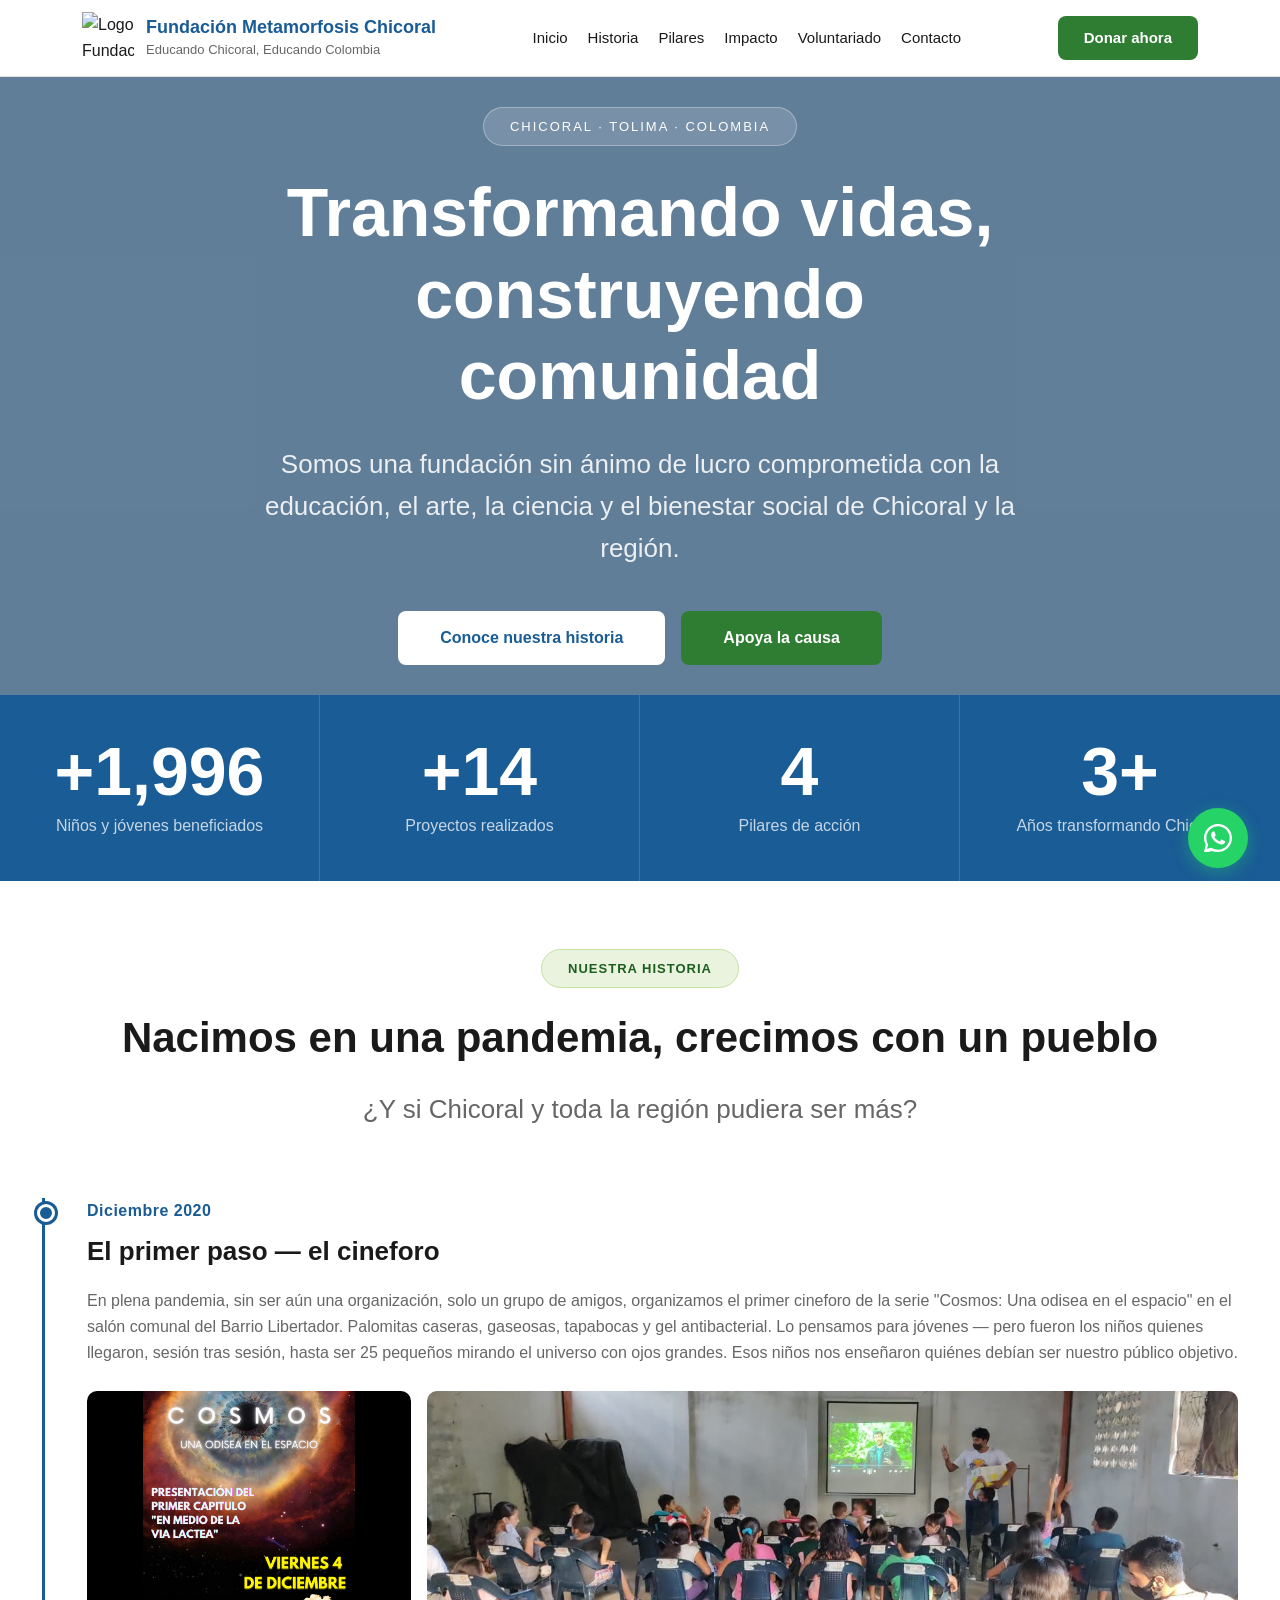
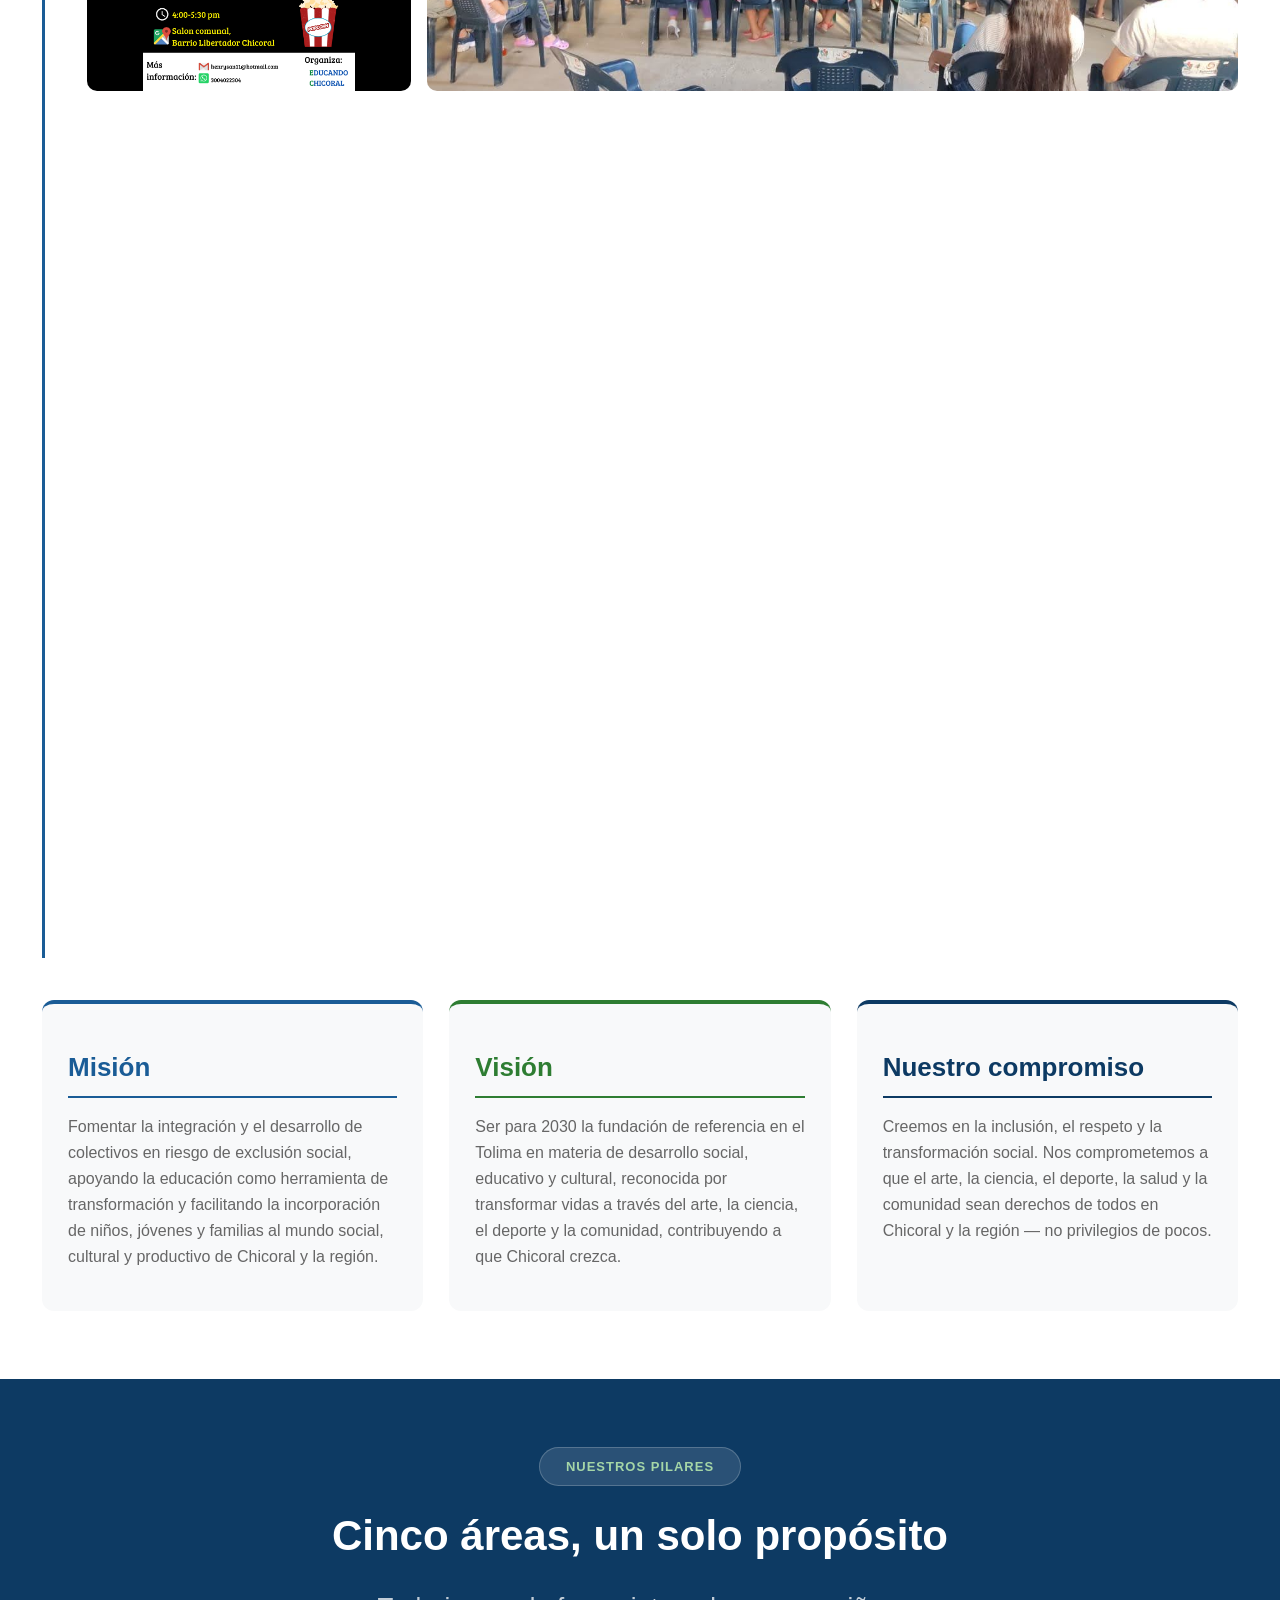
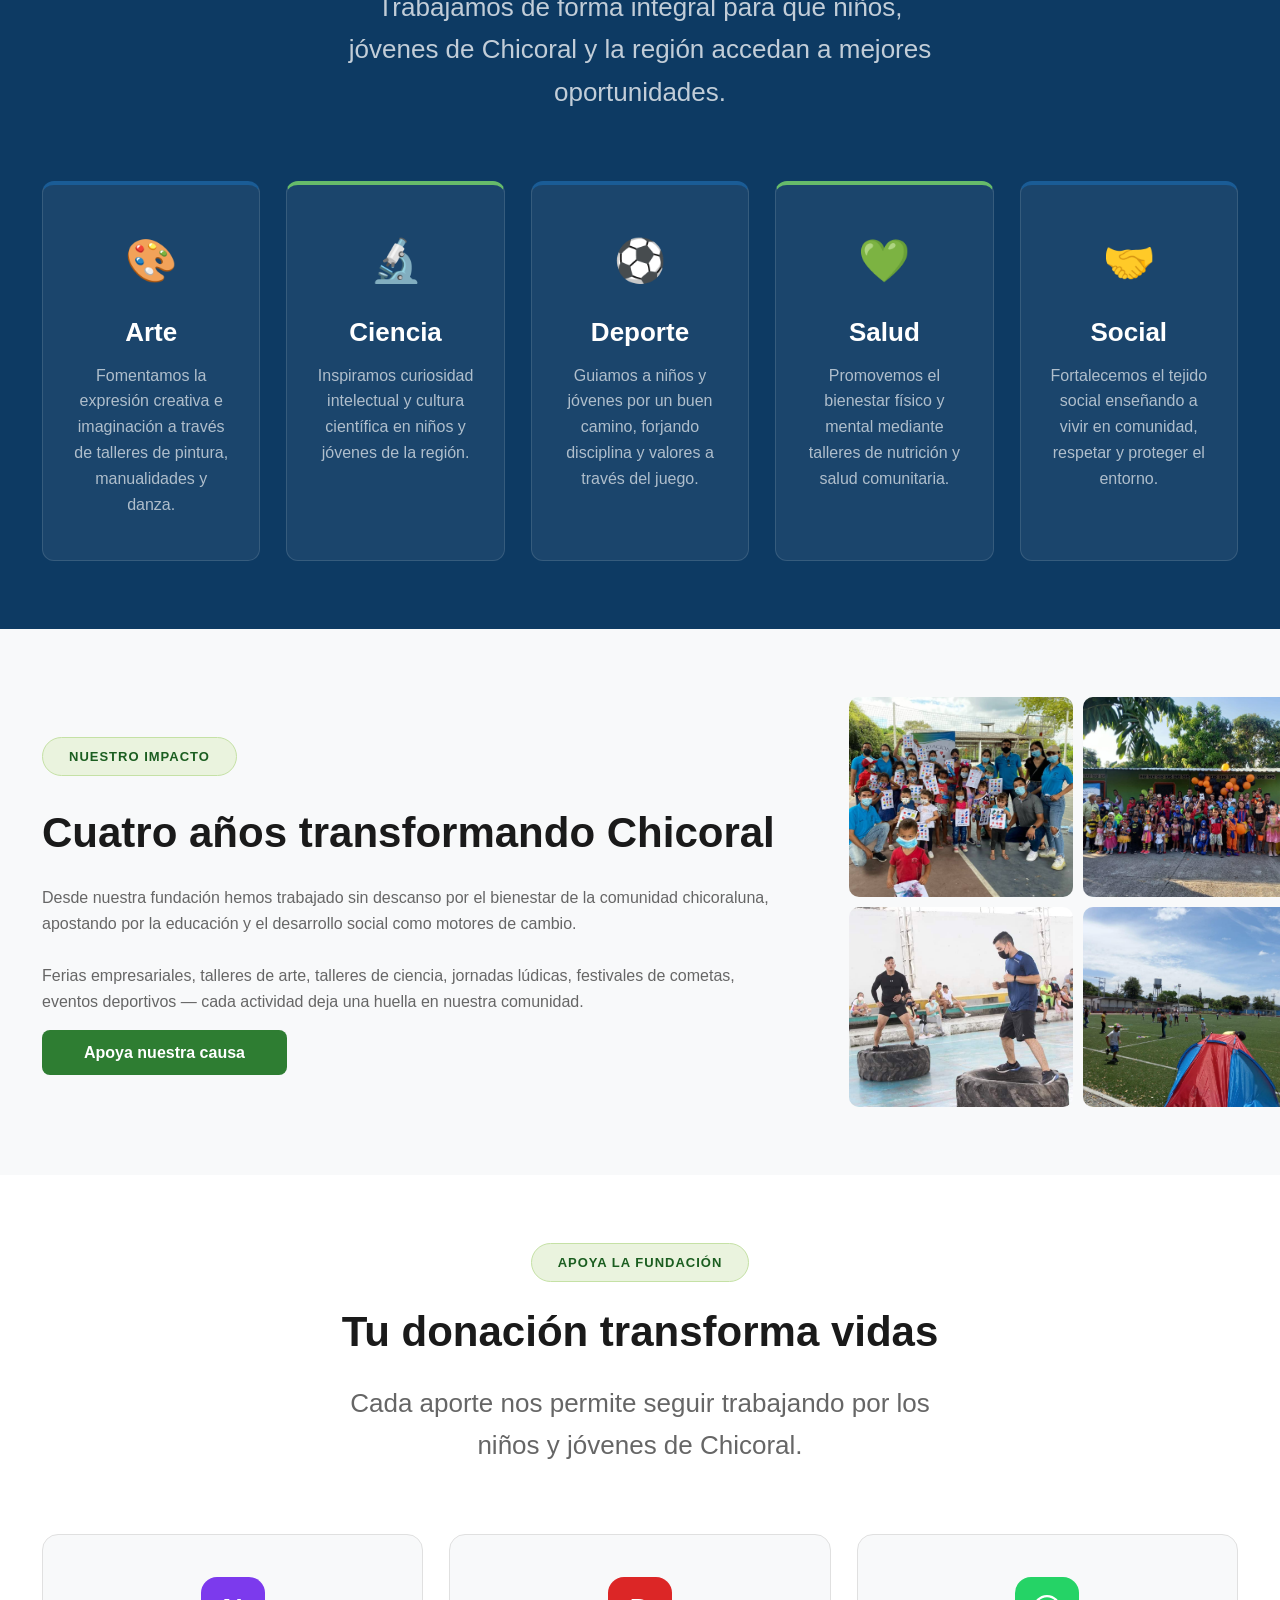
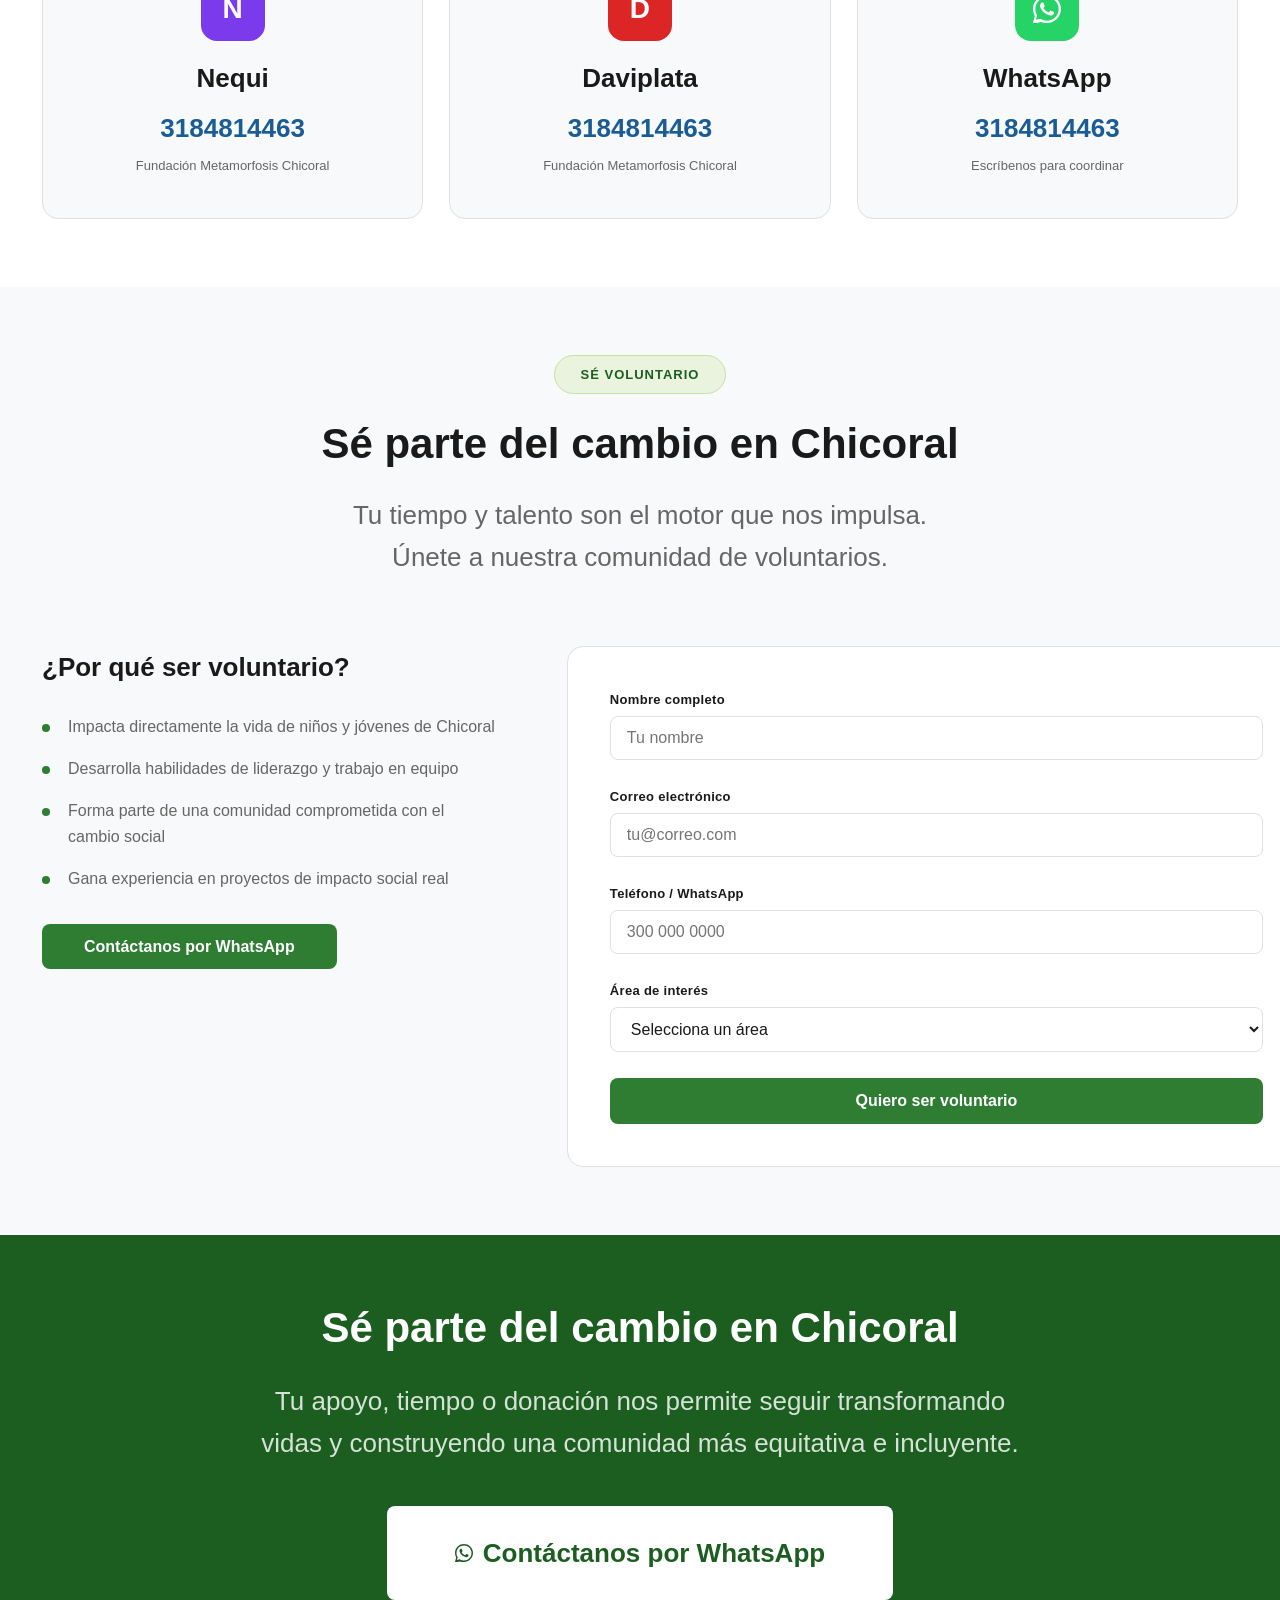
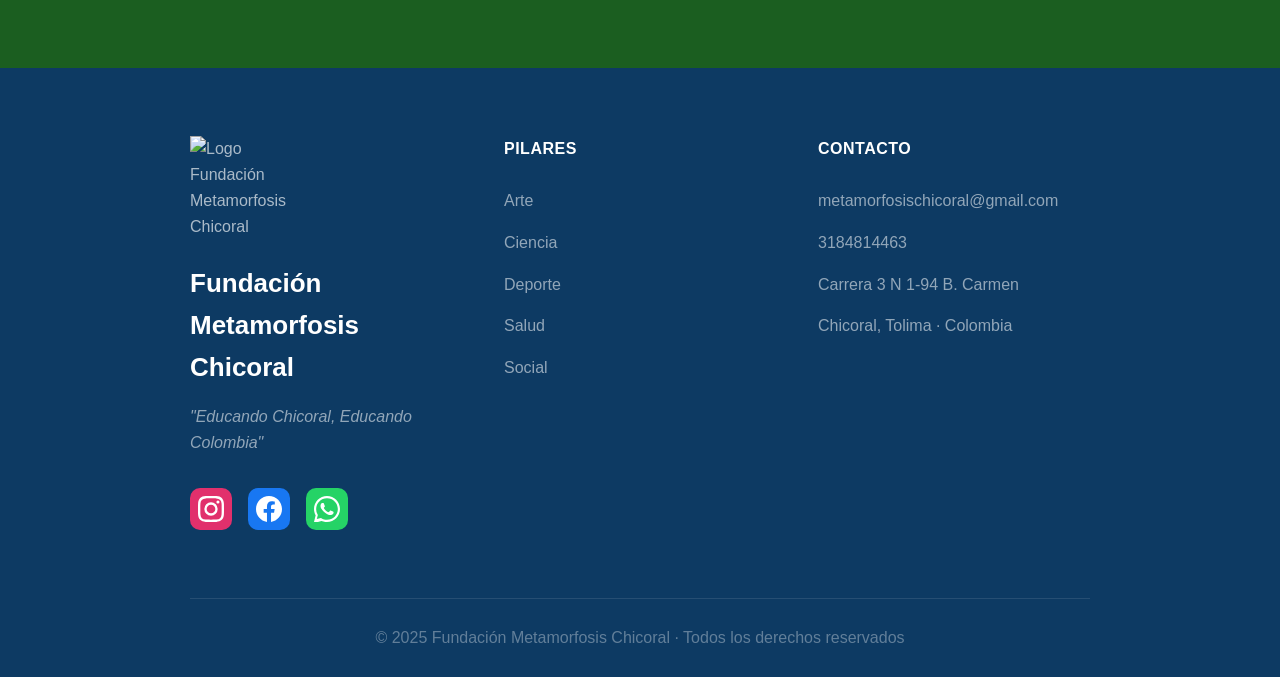
==== commit c14b3f7b: "feat: animaciones scroll, contador, formulario voluntariado con WhatsApp" ====
--- a/index.html
+++ b/index.html
@@ -8,6 +8,7 @@
     <title>Fundación Metamorfosis Chicoral</title>
     <link rel="stylesheet" href="css/styles.css" />
   </head>
+  
   <body>
 
     <!-- Navbar -->
@@ -336,5 +337,9 @@
     </footer>
 
     <script src="js/main.js"></script>
+    <!-- Botón flotante WhatsApp -->
+    <a href="https://wa.me/573184814463" target="_blank" class="btn-flotante-wapp" title="Escríbenos por WhatsApp">
+      <svg xmlns="http://www.w3.org/2000/svg" width="28" height="28" viewBox="0 0 24 24" fill="white"><path d="M17.472 14.382c-.297-.149-1.758-.867-2.03-.967-.273-.099-.471-.148-.67.15-.197.297-.767.966-.94 1.164-.173.199-.347.223-.644.075-.297-.15-1.255-.463-2.39-1.475-.883-.788-1.48-1.761-1.653-2.059-.173-.297-.018-.458.13-.606.134-.133.298-.347.446-.52.149-.174.198-.298.298-.497.099-.198.05-.371-.025-.52-.075-.149-.669-1.612-.916-2.207-.242-.579-.487-.5-.669-.51-.173-.008-.371-.01-.57-.01-.198 0-.52.074-.792.372-.272.297-1.04 1.016-1.04 2.479 0 1.462 1.065 2.875 1.213 3.074.149.198 2.096 3.2 5.077 4.487.709.306 1.262.489 1.694.625.712.227 1.36.195 1.871.118.571-.085 1.758-.719 2.006-1.413.248-.694.248-1.289.173-1.413-.074-.124-.272-.198-.57-.347z"/><path d="M12 0C5.373 0 0 5.373 0 12c0 2.127.557 4.126 1.526 5.855L.057 23.743a.75.75 0 0 0 .914.914l5.888-1.469A11.944 11.944 0 0 0 12 24c6.627 0 12-5.373 12-12S18.627 0 12 0zm0 22c-1.891 0-3.667-.523-5.188-1.427l-.372-.22-3.853.961.977-3.762-.242-.386A9.944 9.944 0 0 1 2 12C2 6.477 6.477 2 12 2s10 4.477 10 10-4.477 10-10 10z"/></svg>
+    </a>
   </body>
 </html>
--- a/css/styles.css
+++ b/css/styles.css
@@ -1145,4 +1145,69 @@
   .timeline-content h3 {
     font-size: var(--s1);
   }
+}
+/* ===== BOTÓN FLOTANTE WHATSAPP ===== */
+.btn-flotante-wapp {
+  position: fixed;
+  bottom: 32px;
+  right: 32px;
+  width: 60px;
+  height: 60px;
+  background: #25D366;
+  border-radius: 50%;
+  display: flex;
+  align-items: center;
+  justify-content: center;
+  box-shadow: 0 4px 16px rgba(37, 211, 102, 0.4);
+  z-index: 9999;
+  transition: transform 0.2s, box-shadow 0.2s;
+}
+
+.btn-flotante-wapp:hover {
+  transform: scale(1.1);
+  box-shadow: 0 6px 24px rgba(37, 211, 102, 0.5);
+}
+
+/* ===== ANIMACIONES SCROLL ===== */
+#historia,
+#pilares,
+#impacto,
+#donaciones,
+#voluntariado,
+#cta {
+  opacity: 1;
+  transform: none;
+}
+
+.pilar,
+.mision-card,
+.donacion-card,
+.timeline-item,
+.galeria-grid img {
+  opacity: 0;
+  transform: translateY(24px);
+  transition: opacity 0.6s ease, transform 0.6s ease;
+}
+
+.pilar:nth-child(1) { transition-delay: 0.1s; }
+.pilar:nth-child(2) { transition-delay: 0.2s; }
+.pilar:nth-child(3) { transition-delay: 0.3s; }
+.pilar:nth-child(4) { transition-delay: 0.4s; }
+.pilar:nth-child(5) { transition-delay: 0.5s; }
+
+.mision-card:nth-child(1) { transition-delay: 0.1s; }
+.mision-card:nth-child(2) { transition-delay: 0.2s; }
+.mision-card:nth-child(3) { transition-delay: 0.3s; }
+
+.donacion-card:nth-child(1) { transition-delay: 0.1s; }
+.donacion-card:nth-child(2) { transition-delay: 0.2s; }
+.donacion-card:nth-child(3) { transition-delay: 0.3s; }
+
+.timeline-item:nth-child(1) { transition-delay: 0.1s; }
+.timeline-item:nth-child(2) { transition-delay: 0.2s; }
+.timeline-item:nth-child(3) { transition-delay: 0.3s; }
+
+.visible {
+  opacity: 1 !important;
+  transform: translateY(0) !important;
 }
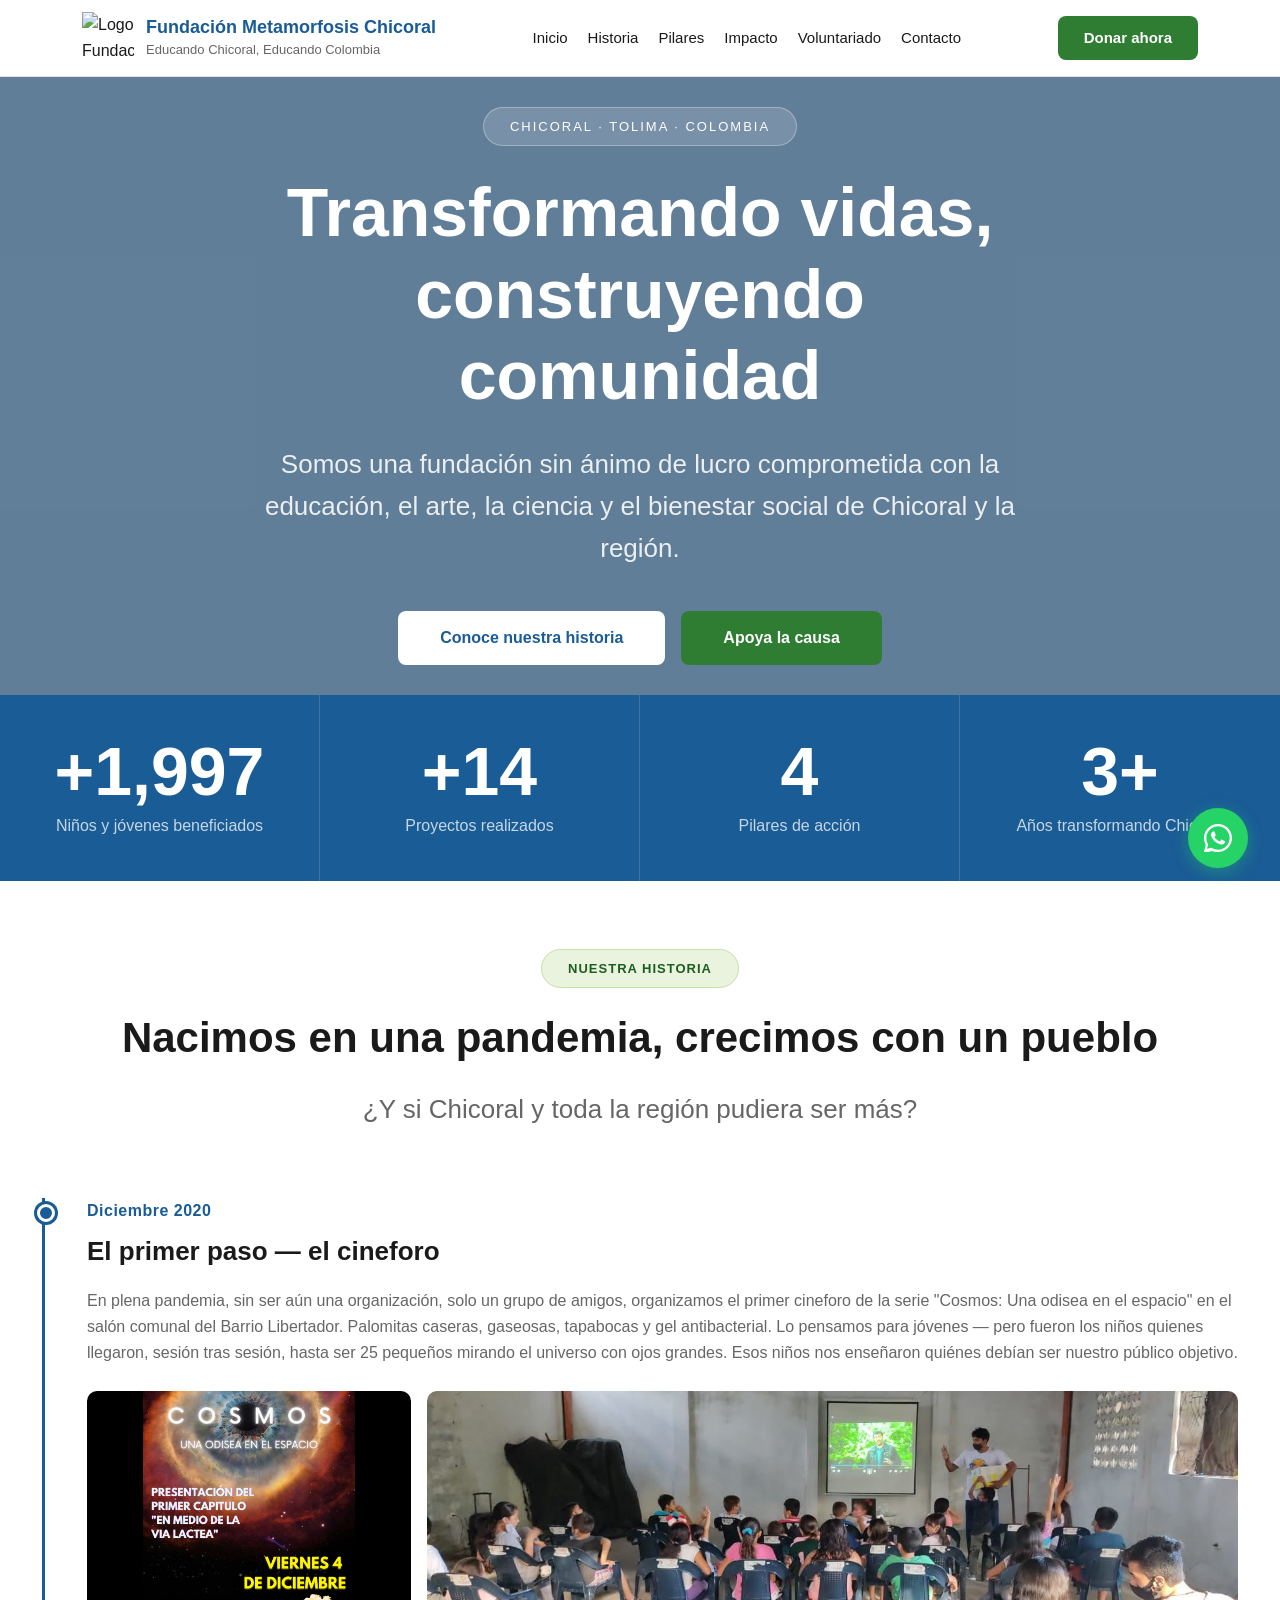
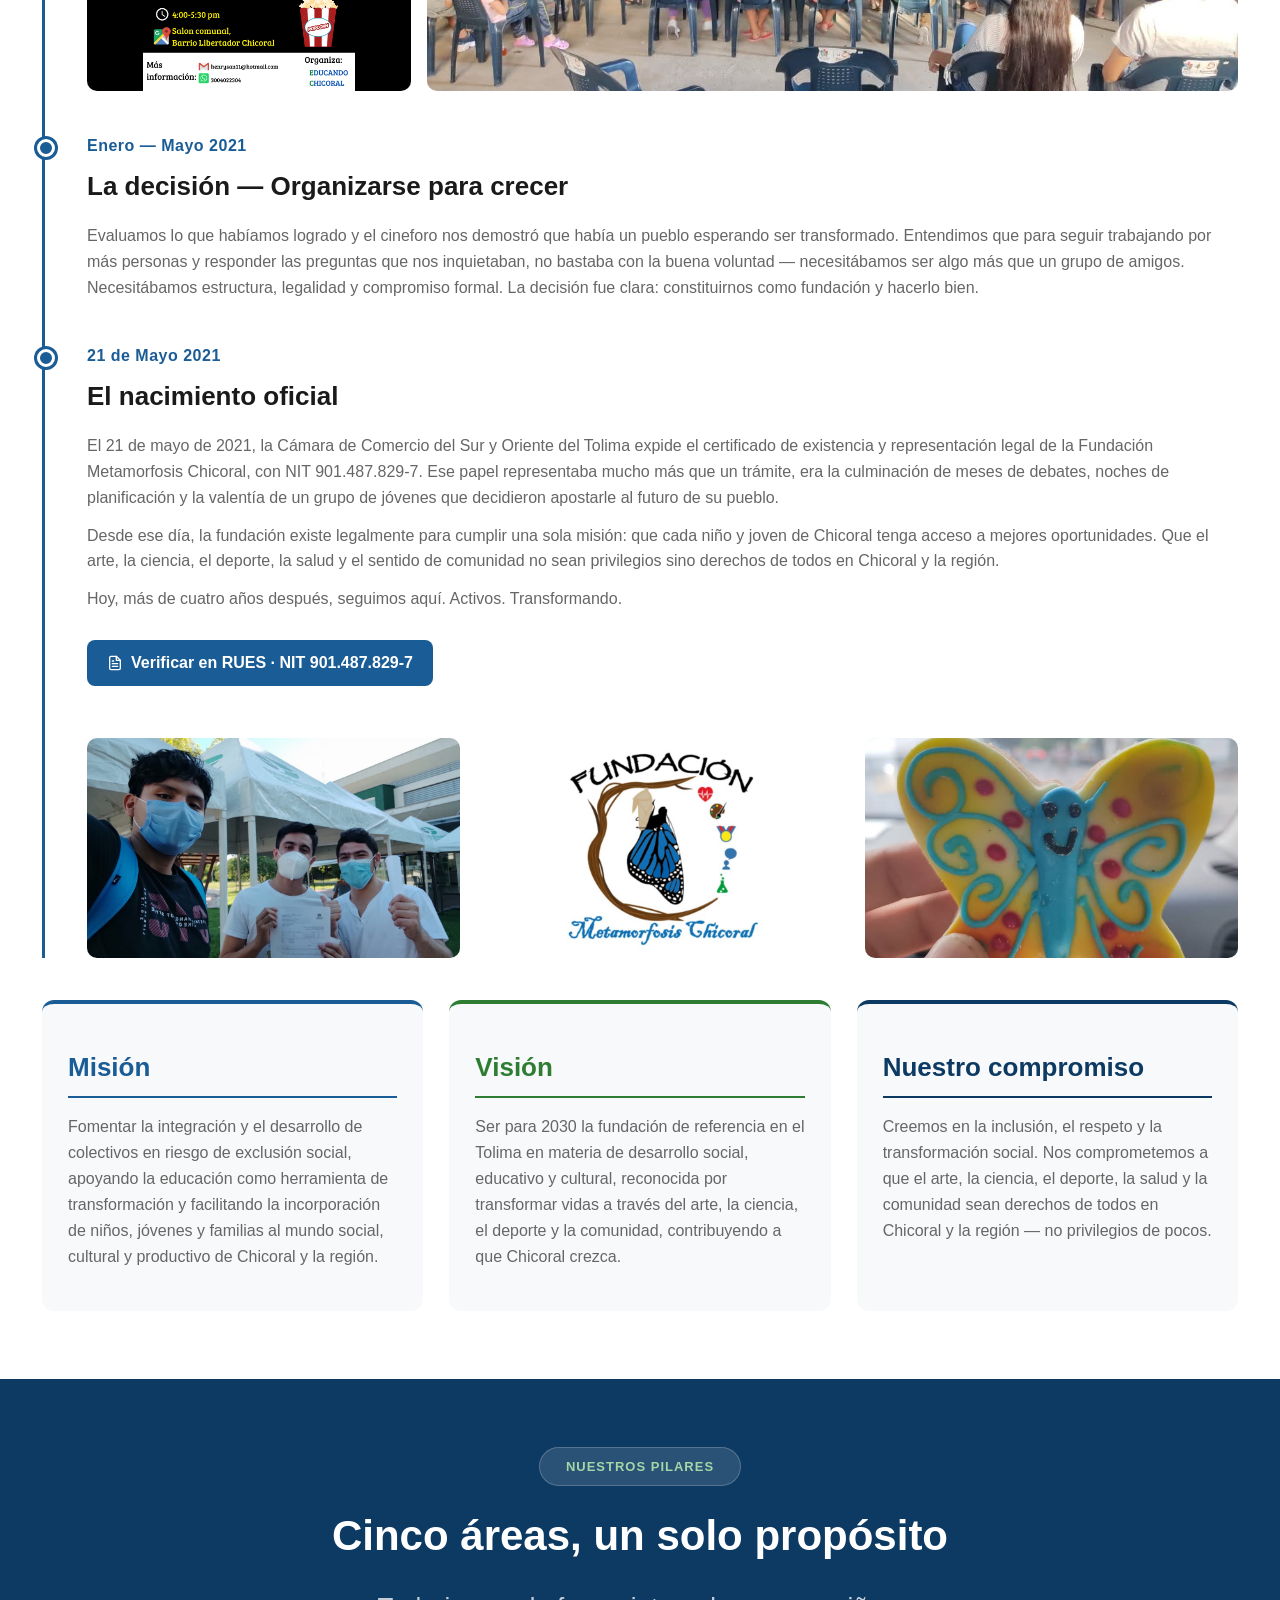
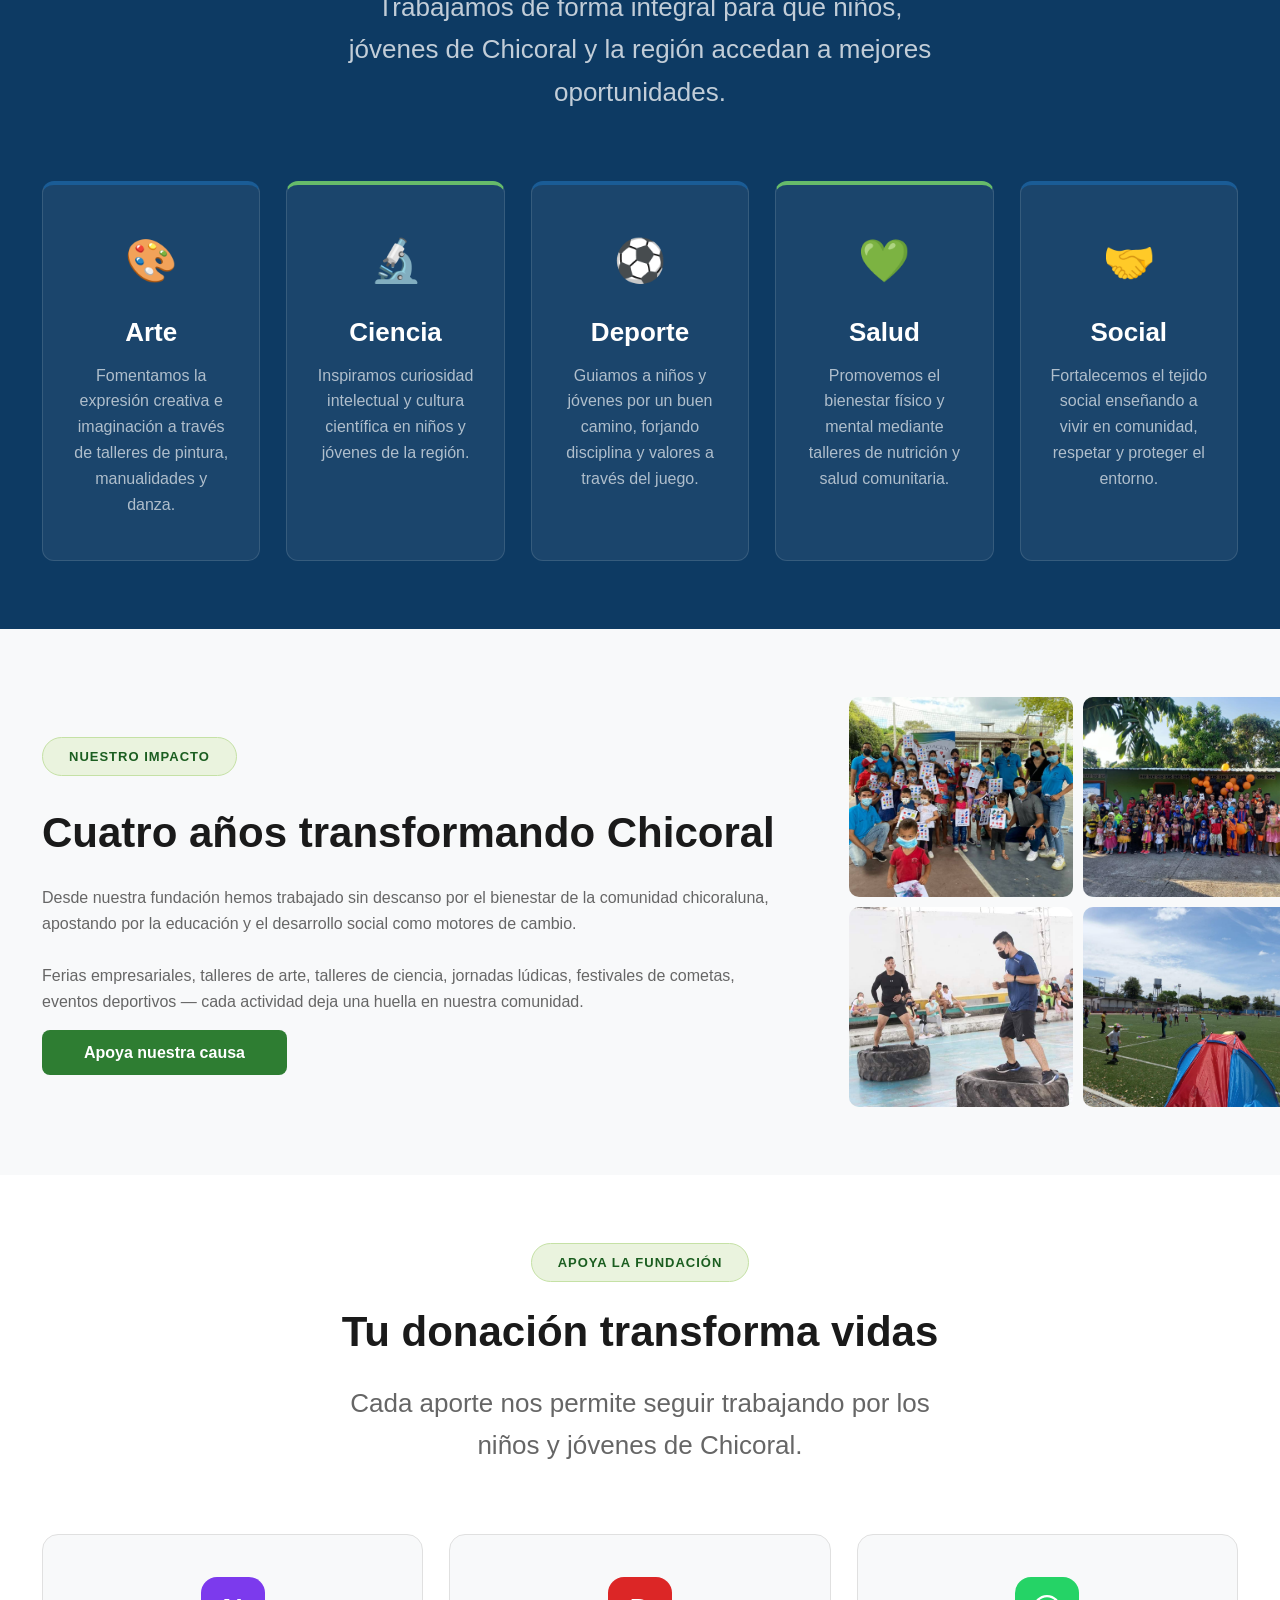
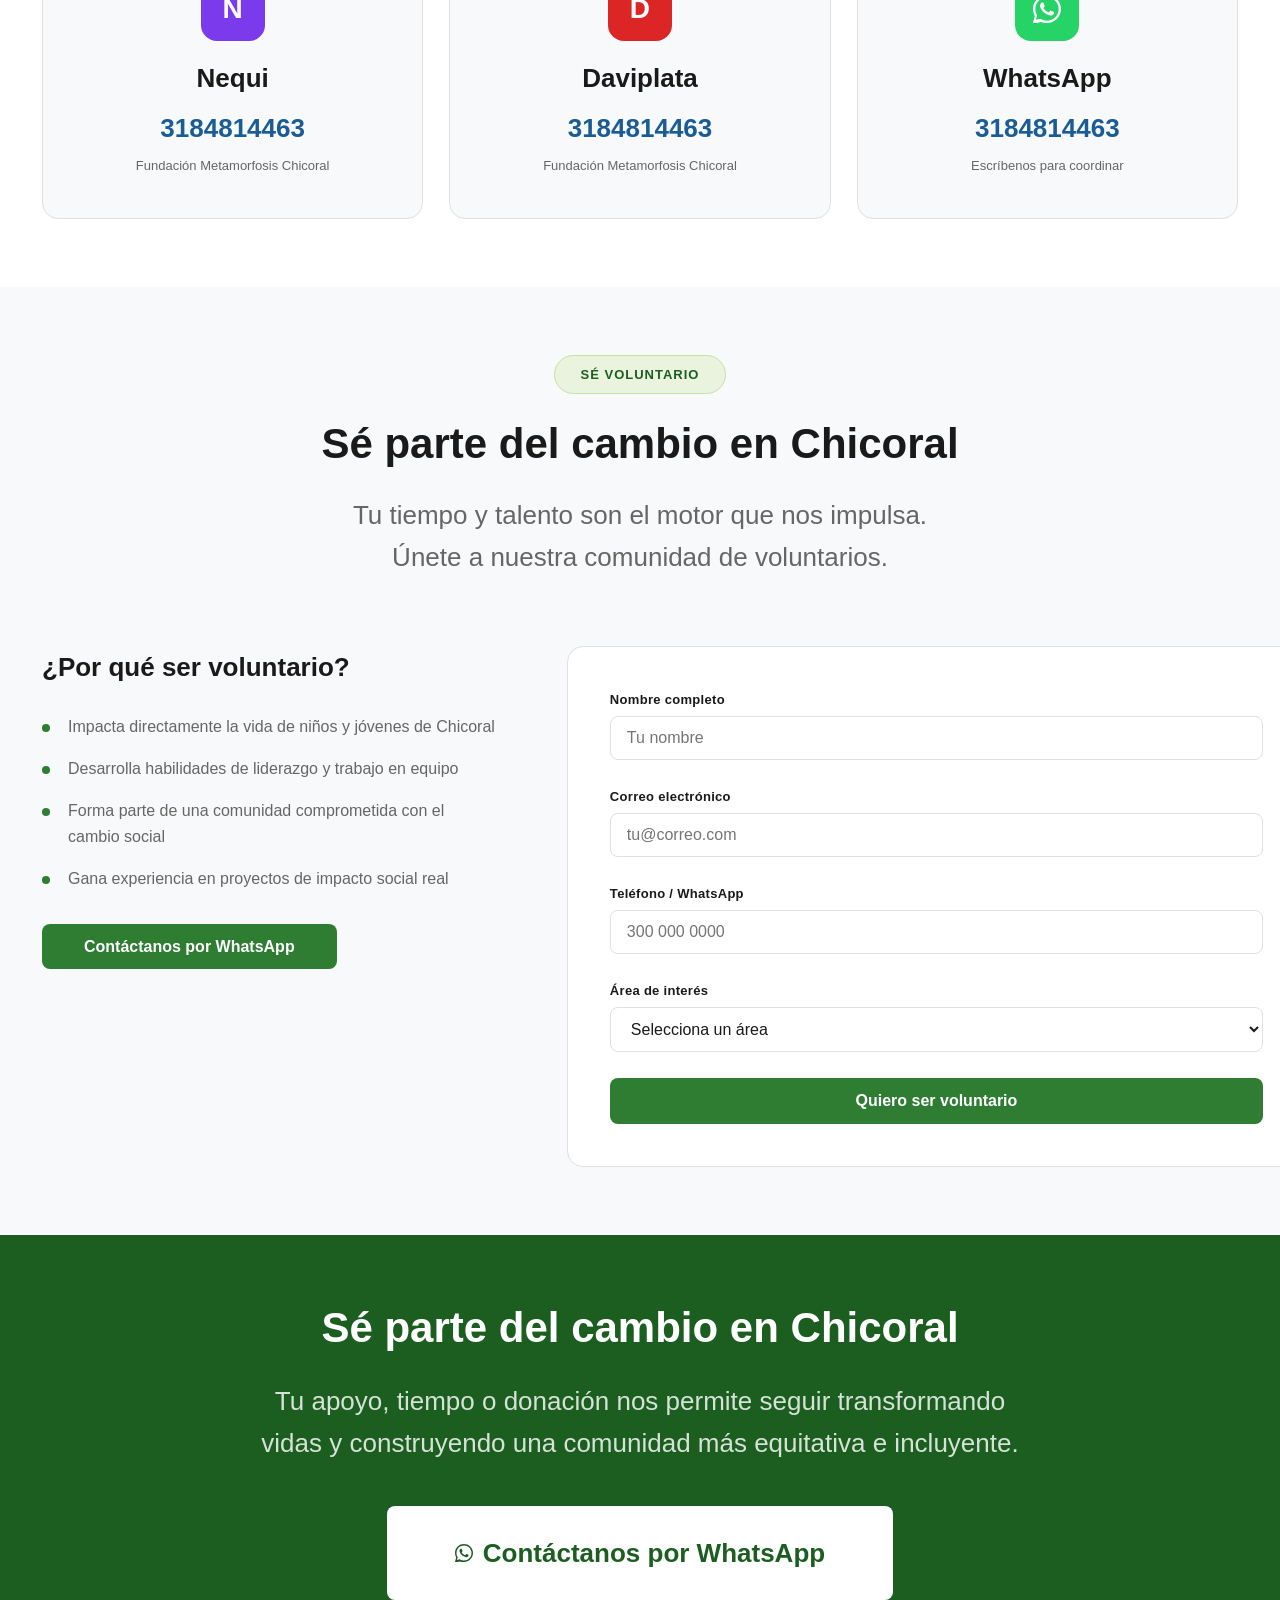
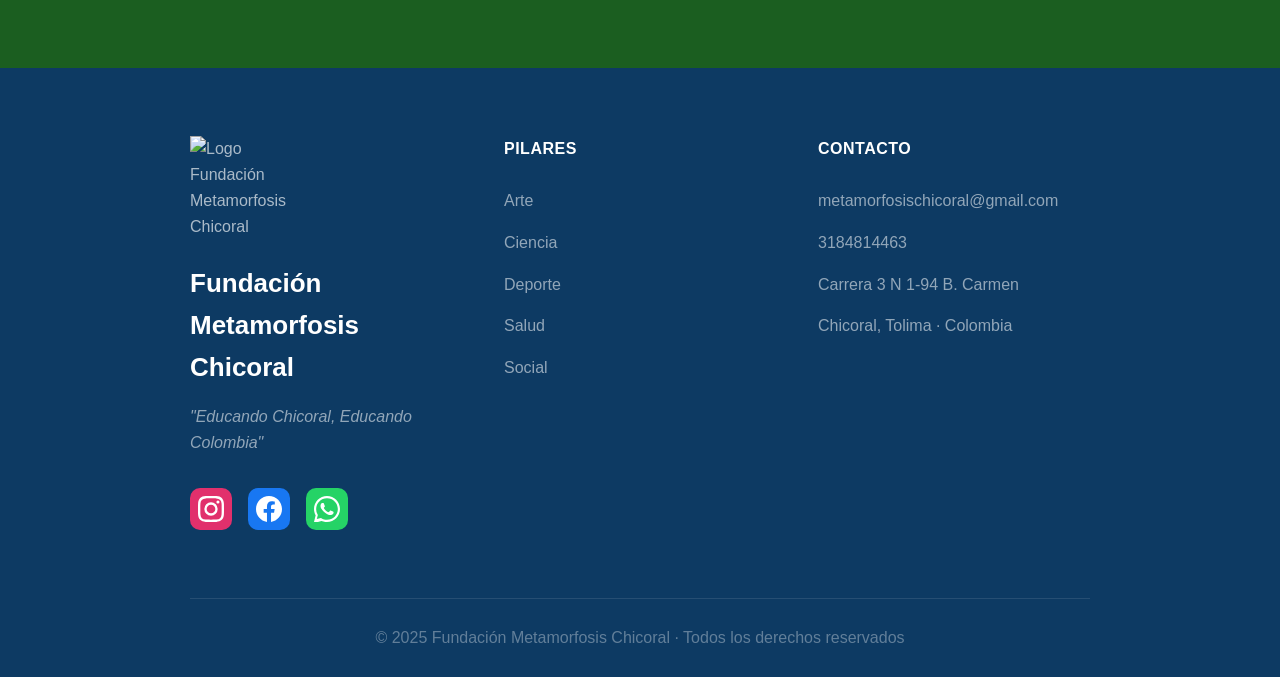
==== commit 01600acd: "feat: SEO basico, meta tags y open graph" ====
--- a/index.html
+++ b/index.html
@@ -3,9 +3,31 @@
   <head>
     <meta charset="UTF-8" />
     <meta name="viewport" content="width=device-width, initial-scale=1.0" />
-    <meta name="description" content="Fundación Metamorfosis Chicoral - Educando Chicoral, Educando Colombia" />
+
+    <!-- SEO básico -->
+    <meta name="description" content="Fundación Metamorfosis Chicoral — Organización sin ánimo de lucro que transforma vidas a través del arte, la ciencia, el deporte, la salud y el desarrollo social en Chicoral, Tolima, Colombia." />
+    <meta name="keywords" content="Fundación Metamorfosis Chicoral, fundación Chicoral, Tolima, Colombia, arte, ciencia, deporte, salud, social, voluntariado, donaciones, educación, desarrollo social" />
+    <meta name="author" content="Fundación Metamorfosis Chicoral" />
+    <meta name="robots" content="index, follow" />
+
+    <!-- Open Graph — para compartir en redes sociales -->
+    <meta property="og:title" content="Fundación Metamorfosis Chicoral" />
+    <meta property="og:description" content="Transformando vidas a través del arte, la ciencia, el deporte, la salud y el desarrollo social en Chicoral, Tolima." />
+    <meta property="og:image" content="img/logo.png" />
+    <meta property="og:url" content="https://fundacionmetamorfosischicoral.org" />
+    <meta property="og:type" content="website" />
+    <meta property="og:locale" content="es_CO" />
+
+    <!-- Twitter Card -->
+    <meta name="twitter:card" content="summary_large_image" />
+    <meta name="twitter:title" content="Fundación Metamorfosis Chicoral" />
+    <meta name="twitter:description" content="Transformando vidas en Chicoral, Tolima, Colombia." />
+    <meta name="twitter:image" content="img/logo.png" />
+
+    <!-- Favicon -->
     <link rel="icon" type="image/png" href="img/logo.png" />
-    <title>Fundación Metamorfosis Chicoral</title>
+
+    <title>Fundación Metamorfosis Chicoral — Educando Chicoral, Educando Colombia</title>
     <link rel="stylesheet" href="css/styles.css" />
   </head>
   
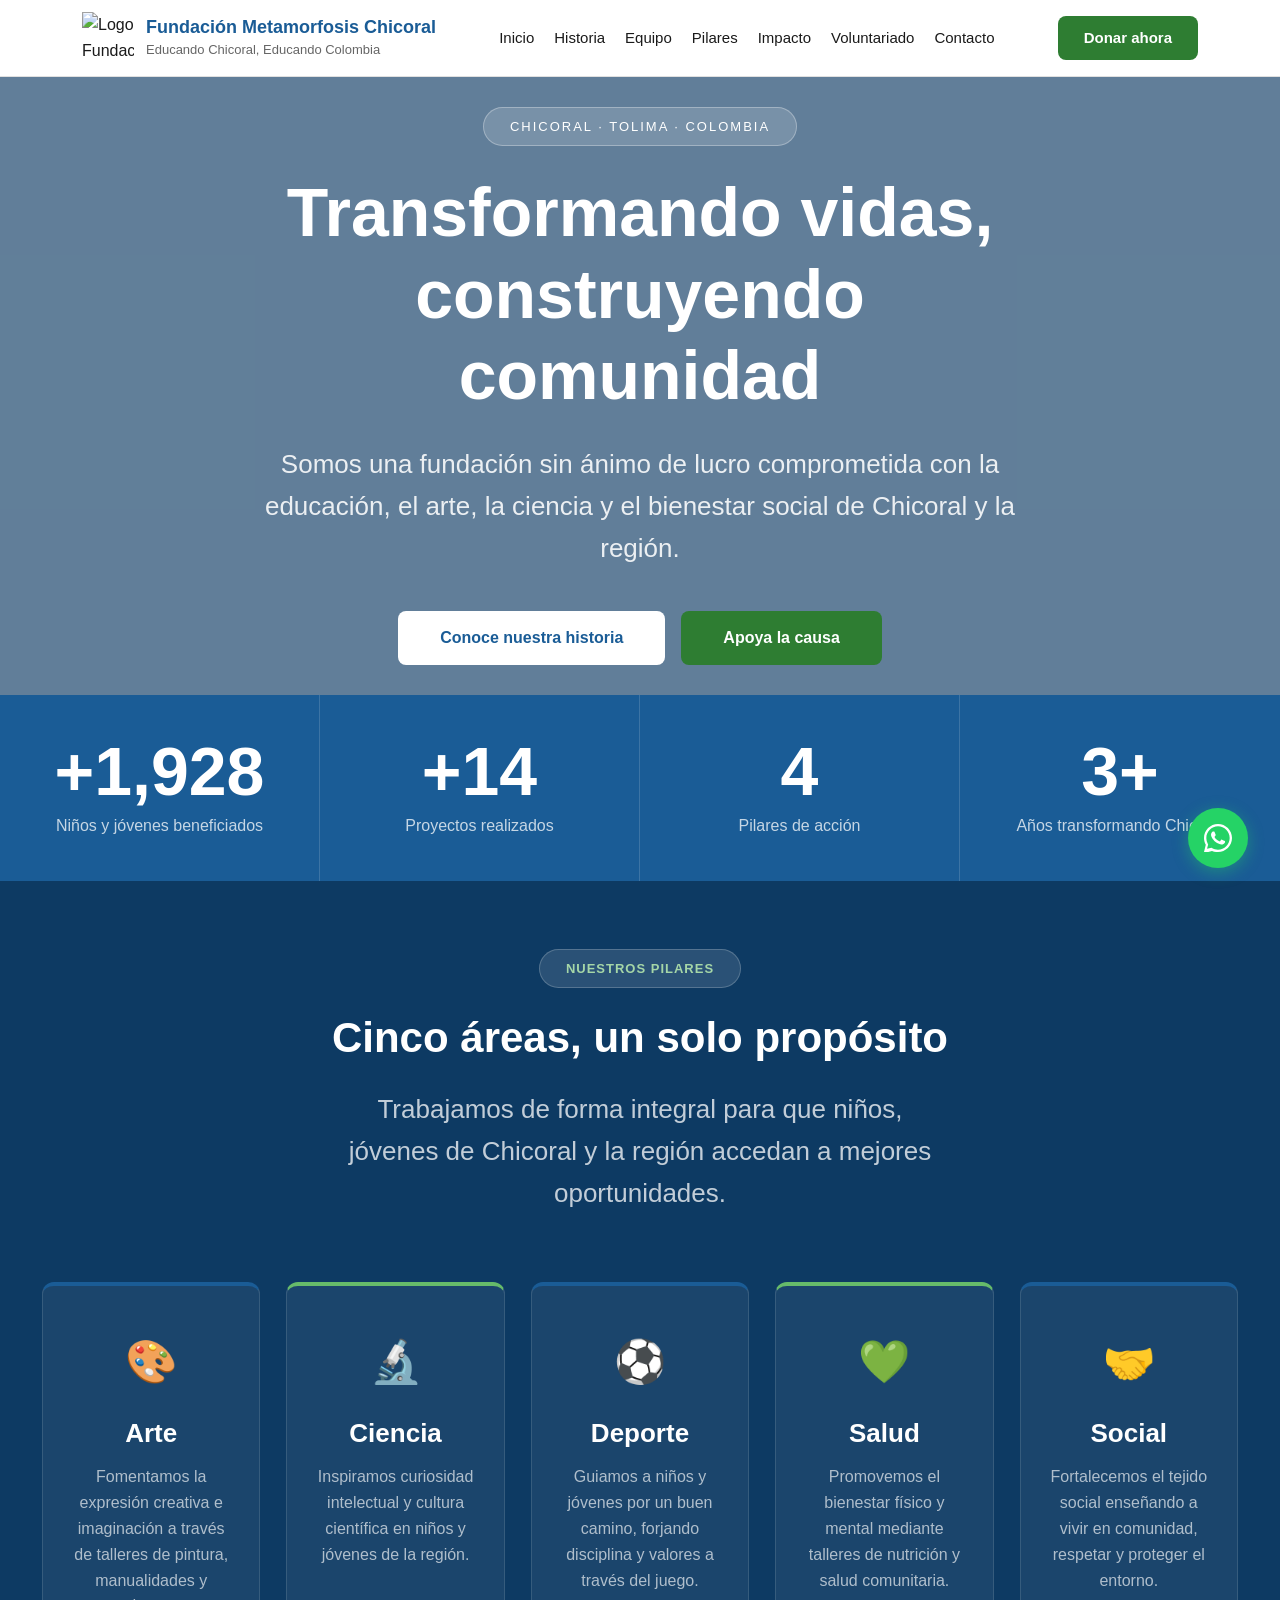
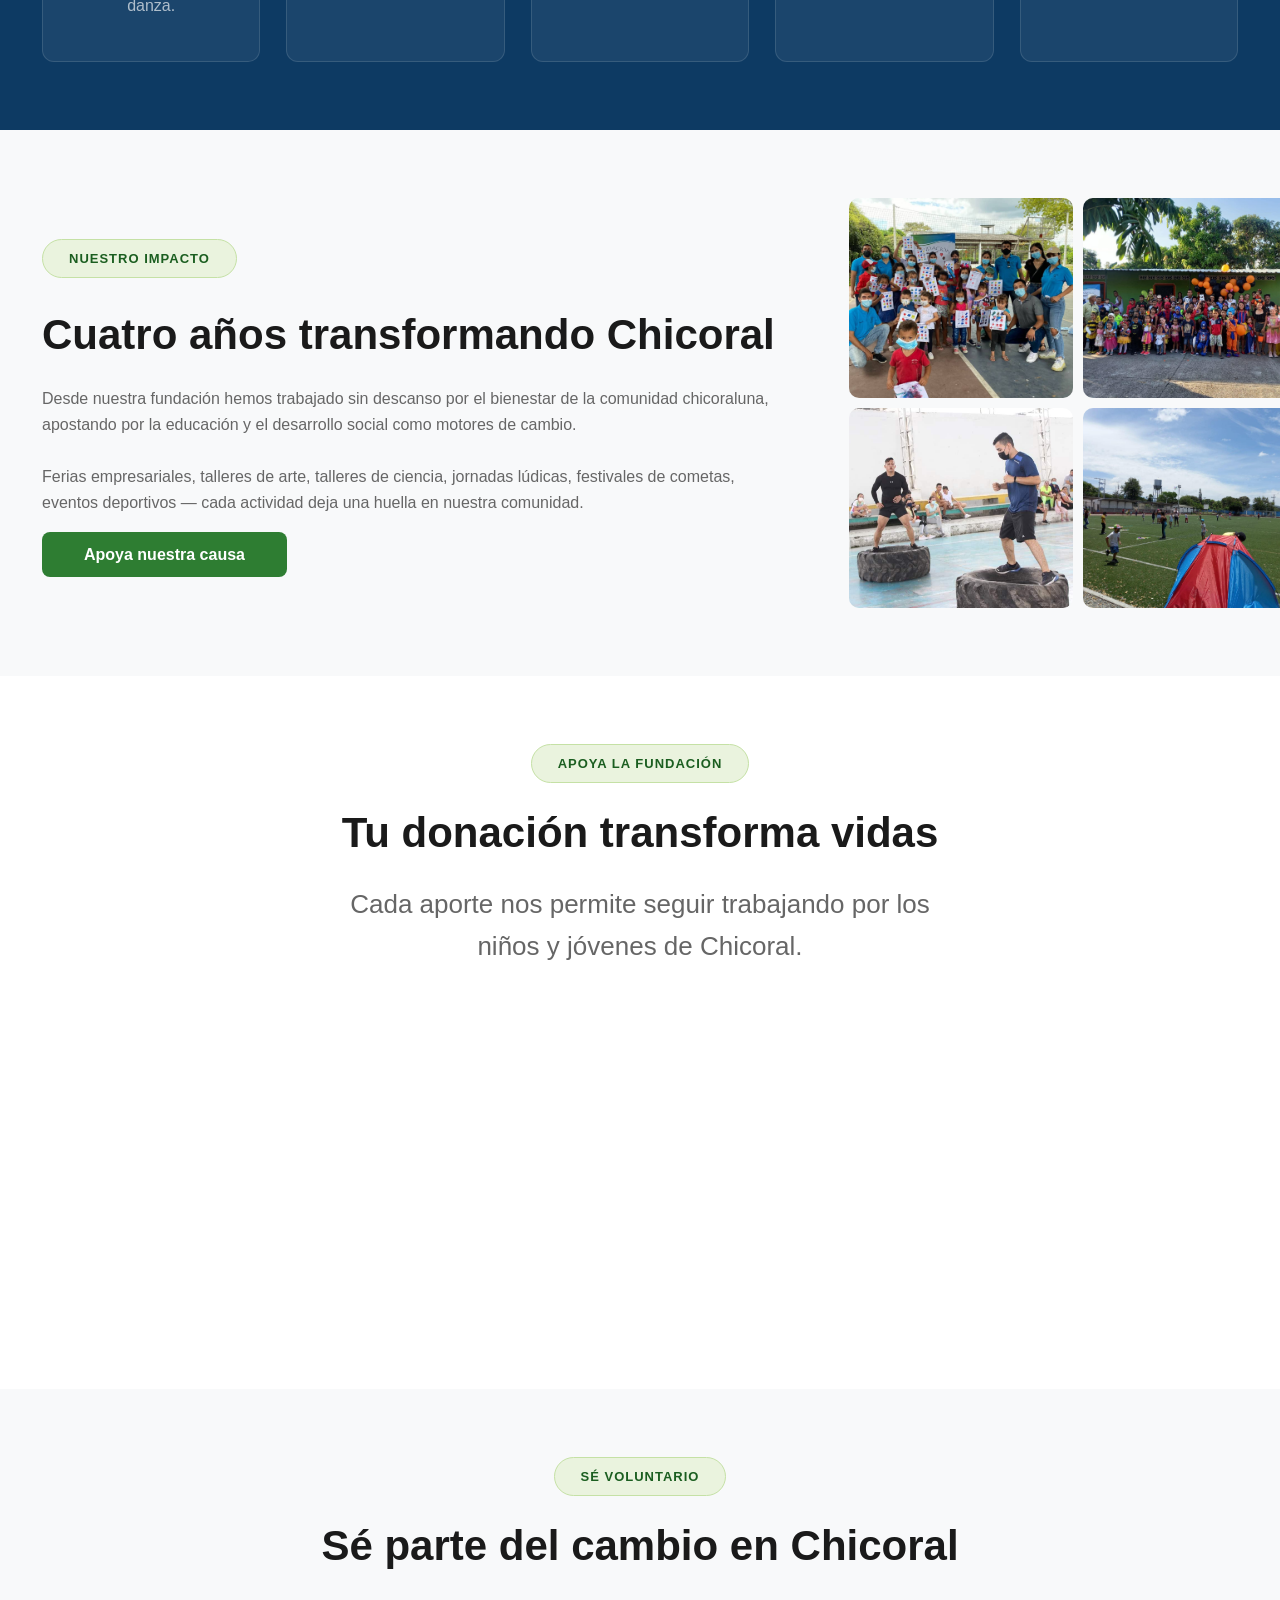
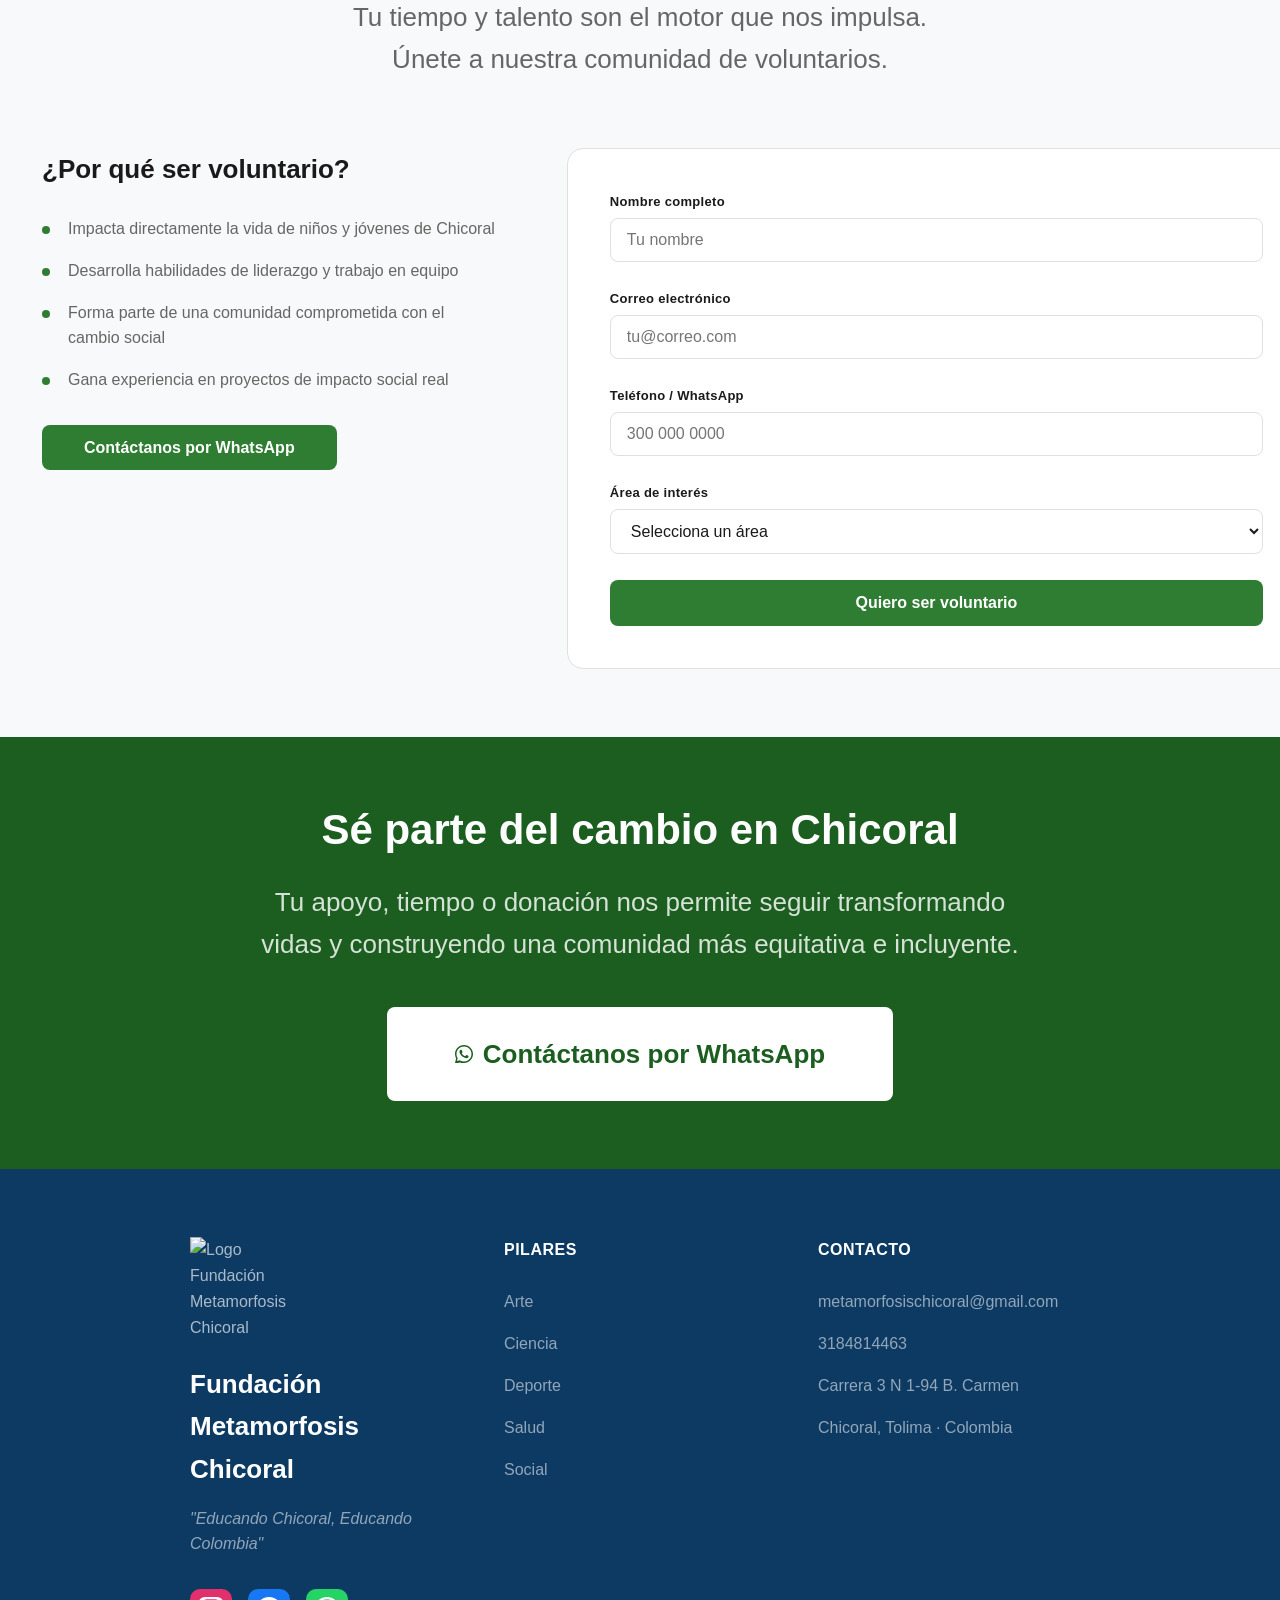
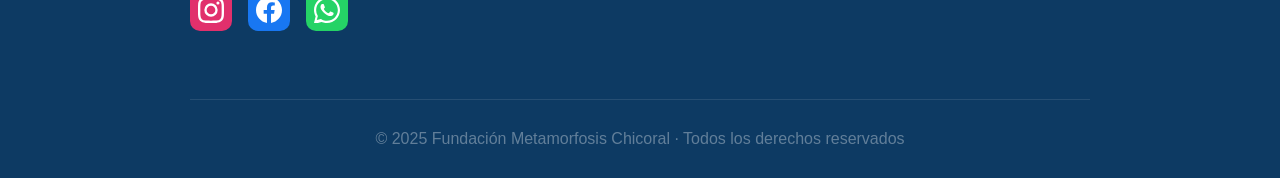
==== commit ad76da76: "feat: paginas historia y equipo separadas" ====
--- a/index.html
+++ b/index.html
@@ -45,7 +45,8 @@
         </div>
         <ul class="nav-links">
           <li><a href="#hero">Inicio</a></li>
-          <li><a href="#historia">Historia</a></li>
+          <li><a href="historia.html">Historia</a></li>
+          <li><a href="equipo.html">Equipo</a></li>
           <li><a href="#pilares">Pilares</a></li>
           <li><a href="#impacto">Impacto</a></li>
           <li><a href="#voluntariado">Voluntariado</a></li>
@@ -92,72 +93,7 @@
       </div>
     </section>
 
-    <!-- Historia -->
-    <section id="historia">
-      <div class="historia-container">
-        <div class="section-header">
-          <span class="section-tag">Nuestra historia</span>
-          <h2>Nacimos en una pandemia, crecimos con un pueblo</h2>
-          <p>¿Y si Chicoral y toda la región pudiera ser más?</p>
-        </div>
-        <div class="historia-timeline">
-          <div class="timeline-item">
-            <div class="timeline-dot"></div>
-            <div class="timeline-content">
-              <div class="timeline-fecha">Diciembre 2020</div>
-              <h3>El primer paso — el cineforo</h3>
-              <p>En plena pandemia, sin ser aún una organización, solo un grupo de amigos, organizamos el primer cineforo de la serie "Cosmos: Una odisea en el espacio" en el salón comunal del Barrio Libertador. Palomitas caseras, gaseosas, tapabocas y gel antibacterial. Lo pensamos para jóvenes — pero fueron los niños quienes llegaron, sesión tras sesión, hasta ser 25 pequeños mirando el universo con ojos grandes. Esos niños nos enseñaron quiénes debían ser nuestro público objetivo.</p>
-              <div class="timeline-fotos">
-                <img src="img/flayer_3.png" alt="Flyer primer cineforo Cosmos" />
-                <img src="img/cineforo.jpg" alt="Niños viendo Cosmos en el salón comunal" />
-              </div>
-            </div>
-          </div>
-          <div class="timeline-item">
-            <div class="timeline-dot"></div>
-            <div class="timeline-content">
-              <div class="timeline-fecha">Enero — Mayo 2021</div>
-              <h3>La decisión — Organizarse para crecer</h3>
-              <p>Evaluamos lo que habíamos logrado y el cineforo nos demostró que había un pueblo esperando ser transformado. Entendimos que para seguir trabajando por más personas y responder las preguntas que nos inquietaban, no bastaba con la buena voluntad — necesitábamos ser algo más que un grupo de amigos. Necesitábamos estructura, legalidad y compromiso formal. La decisión fue clara: constituirnos como fundación y hacerlo bien.</p>
-            </div>
-          </div>
-          <div class="timeline-item">
-            <div class="timeline-dot"></div>
-            <div class="timeline-content">
-              <div class="timeline-fecha">21 de Mayo 2021</div>
-              <h3>El nacimiento oficial</h3>
-              <p>El 21 de mayo de 2021, la Cámara de Comercio del Sur y Oriente del Tolima expide el certificado de existencia y representación legal de la Fundación Metamorfosis Chicoral, con NIT 901.487.829-7. Ese papel representaba mucho más que un trámite, era la culminación de meses de debates, noches de planificación y la valentía de un grupo de jóvenes que decidieron apostarle al futuro de su pueblo.</p>
-              <p>Desde ese día, la fundación existe legalmente para cumplir una sola misión: que cada niño y joven de Chicoral tenga acceso a mejores oportunidades. Que el arte, la ciencia, el deporte, la salud y el sentido de comunidad no sean privilegios sino derechos de todos en Chicoral y la región.</p>
-              <p>Hoy, más de cuatro años después, seguimos aquí. Activos. Transformando.</p>
-              <a href="https://www.rues.org.co/RM?NIT=9014878297" target="_blank" class="btn-rues">
-                <svg xmlns="http://www.w3.org/2000/svg" width="16" height="16" viewBox="0 0 24 24" fill="none" stroke="currentColor" stroke-width="2" stroke-linecap="round" stroke-linejoin="round"><path d="M14 2H6a2 2 0 0 0-2 2v16a2 2 0 0 0 2 2h12a2 2 0 0 0 2-2V8z"></path><polyline points="14 2 14 8 20 8"></polyline><line x1="16" y1="13" x2="8" y2="13"></line><line x1="16" y1="17" x2="8" y2="17"></line><polyline points="10 9 9 9 8 9"></polyline></svg>
-                Verificar en RUES · NIT 901.487.829-7
-              </a>
-              <div class="timeline-fotos tres-fotos">
-                <img src="img/certificado.jpeg" alt="Certificado de existencia Cámara de Comercio" />
-                <img src="img/logo_original.png" alt="Logo original Fundación Metamorfosis Chicoral" />
-                <img src="img/galleta.png" alt="Galleta mariposa celebración fundación" />
-              </div>
-            </div>
-          </div>
-        </div>
-        <div class="historia-mision">
-          <div class="mision-card">
-            <h3>Misión</h3>
-            <p>Fomentar la integración y el desarrollo de colectivos en riesgo de exclusión social, apoyando la educación como herramienta de transformación y facilitando la incorporación de niños, jóvenes y familias al mundo social, cultural y productivo de Chicoral y la región.</p>
-          </div>
-          <div class="mision-card">
-            <h3>Visión</h3>
-            <p>Ser para 2030 la fundación de referencia en el Tolima en materia de desarrollo social, educativo y cultural, reconocida por transformar vidas a través del arte, la ciencia, el deporte y la comunidad, contribuyendo a que Chicoral crezca.</p>
-          </div>
-          <div class="mision-card">
-            <h3>Nuestro compromiso</h3>
-            <p>Creemos en la inclusión, el respeto y la transformación social. Nos comprometemos a que el arte, la ciencia, el deporte, la salud y la comunidad sean derechos de todos en Chicoral y la región — no privilegios de pocos.</p>
-          </div>
-        </div>
-      </div>
-    </section>
-
+    
     <!-- Pilares -->
     <section id="pilares">
       <div class="pilares-container">
@@ -195,6 +131,7 @@
         </div>
       </div>
     </section>
+
 
     <!-- Impacto -->
     <section id="impacto">
--- a/css/styles.css
+++ b/css/styles.css
@@ -1210,4 +1210,166 @@
 .visible {
   opacity: 1 !important;
   transform: translateY(0) !important;
+}
+
+/* ===== EQUIPO ===== */
+#equipo {
+  background: var(--blanco);
+  padding: var(--s4) var(--s3);
+}
+
+.equipo-container {
+  max-width: 1200px;
+  margin: 0 auto;
+}
+
+.equipo-bloque {
+  margin-bottom: var(--s4);
+}
+
+.equipo-titulo {
+  font-size: var(--s2);
+  font-weight: 700;
+  color: var(--azul);
+  margin-bottom: var(--s2);
+  padding-bottom: 10px;
+  border-bottom: 2px solid var(--azul);
+  display: inline-block;
+}
+
+.equipo-grid {
+  display: grid;
+  gap: var(--s2);
+}
+
+.junta-grid {
+  grid-template-columns: repeat(3, 1fr);
+}
+
+.miembros-grid {
+  grid-template-columns: repeat(4, 1fr);
+}
+
+.miembro-card {
+  background: var(--gris-claro);
+  border-radius: 12px;
+  padding: var(--s2);
+  text-align: center;
+  border: 1px solid #e0e0e0;
+  transition: transform 0.2s, box-shadow 0.2s;
+}
+
+.miembro-card:hover {
+  transform: translateY(-4px);
+  box-shadow: 0 8px 24px rgba(0,0,0,0.08);
+}
+
+.miembro-card.junta {
+  background: var(--blanco);
+  border: 2px solid var(--azul);
+}
+
+.miembro-avatar {
+  width: 64px;
+  height: 64px;
+  border-radius: 50%;
+  background: var(--azul);
+  color: var(--blanco);
+  font-size: 18px;
+  font-weight: 700;
+  display: flex;
+  align-items: center;
+  justify-content: center;
+  margin: 0 auto var(--s1);
+}
+
+.miembro-card.junta .miembro-avatar {
+  width: 80px;
+  height: 80px;
+  font-size: 22px;
+  background: var(--azul-oscuro);
+}
+
+.miembro-nombre {
+  font-size: var(--s1);
+  font-weight: 600;
+  color: var(--texto);
+  margin-bottom: 4px;
+  line-height: 1.4;
+}
+
+.miembro-cargo {
+  font-size: 13px;
+  font-weight: 600;
+  color: var(--azul);
+  margin-bottom: 4px;
+}
+
+.miembro-profesion {
+  font-size: 13px;
+  color: var(--gris-texto);
+}
+
+@media (max-width: 1024px) {
+  .miembros-grid {
+    grid-template-columns: repeat(3, 1fr);
+  }
+}
+
+@media (max-width: 768px) {
+  .junta-grid {
+    grid-template-columns: 1fr;
+  }
+  .miembros-grid {
+    grid-template-columns: repeat(2, 1fr);
+  }
+}
+
+@media (max-width: 480px) {
+  .miembros-grid {
+    grid-template-columns: 1fr;
+  }
+}
+/* ===== PAGE HERO ===== */
+.page-hero {
+  position: relative;
+  height: 300px;
+  background-image: url('img/chicoral.png');
+  background-size: cover;
+  background-position: center;
+  display: flex;
+  align-items: center;
+  justify-content: center;
+}
+
+.page-hero-overlay {
+  position: absolute;
+  inset: 0;
+  background: rgba(13, 58, 99, 0.72);
+}
+
+.page-hero-content {
+  position: relative;
+  text-align: center;
+  color: var(--blanco);
+  padding: 0 var(--s3);
+}
+
+.page-hero-content h1 {
+  font-size: var(--s3);
+  font-weight: 700;
+  margin: var(--s1) 0;
+  line-height: 1.2;
+  color: var(--blanco);
+}
+
+.page-hero-content p {
+  font-size: var(--s2);
+  opacity: 0.85;
+  color: var(--blanco);
+}
+
+.nav-links a.active {
+  color: var(--azul);
+  font-weight: 600;
 }
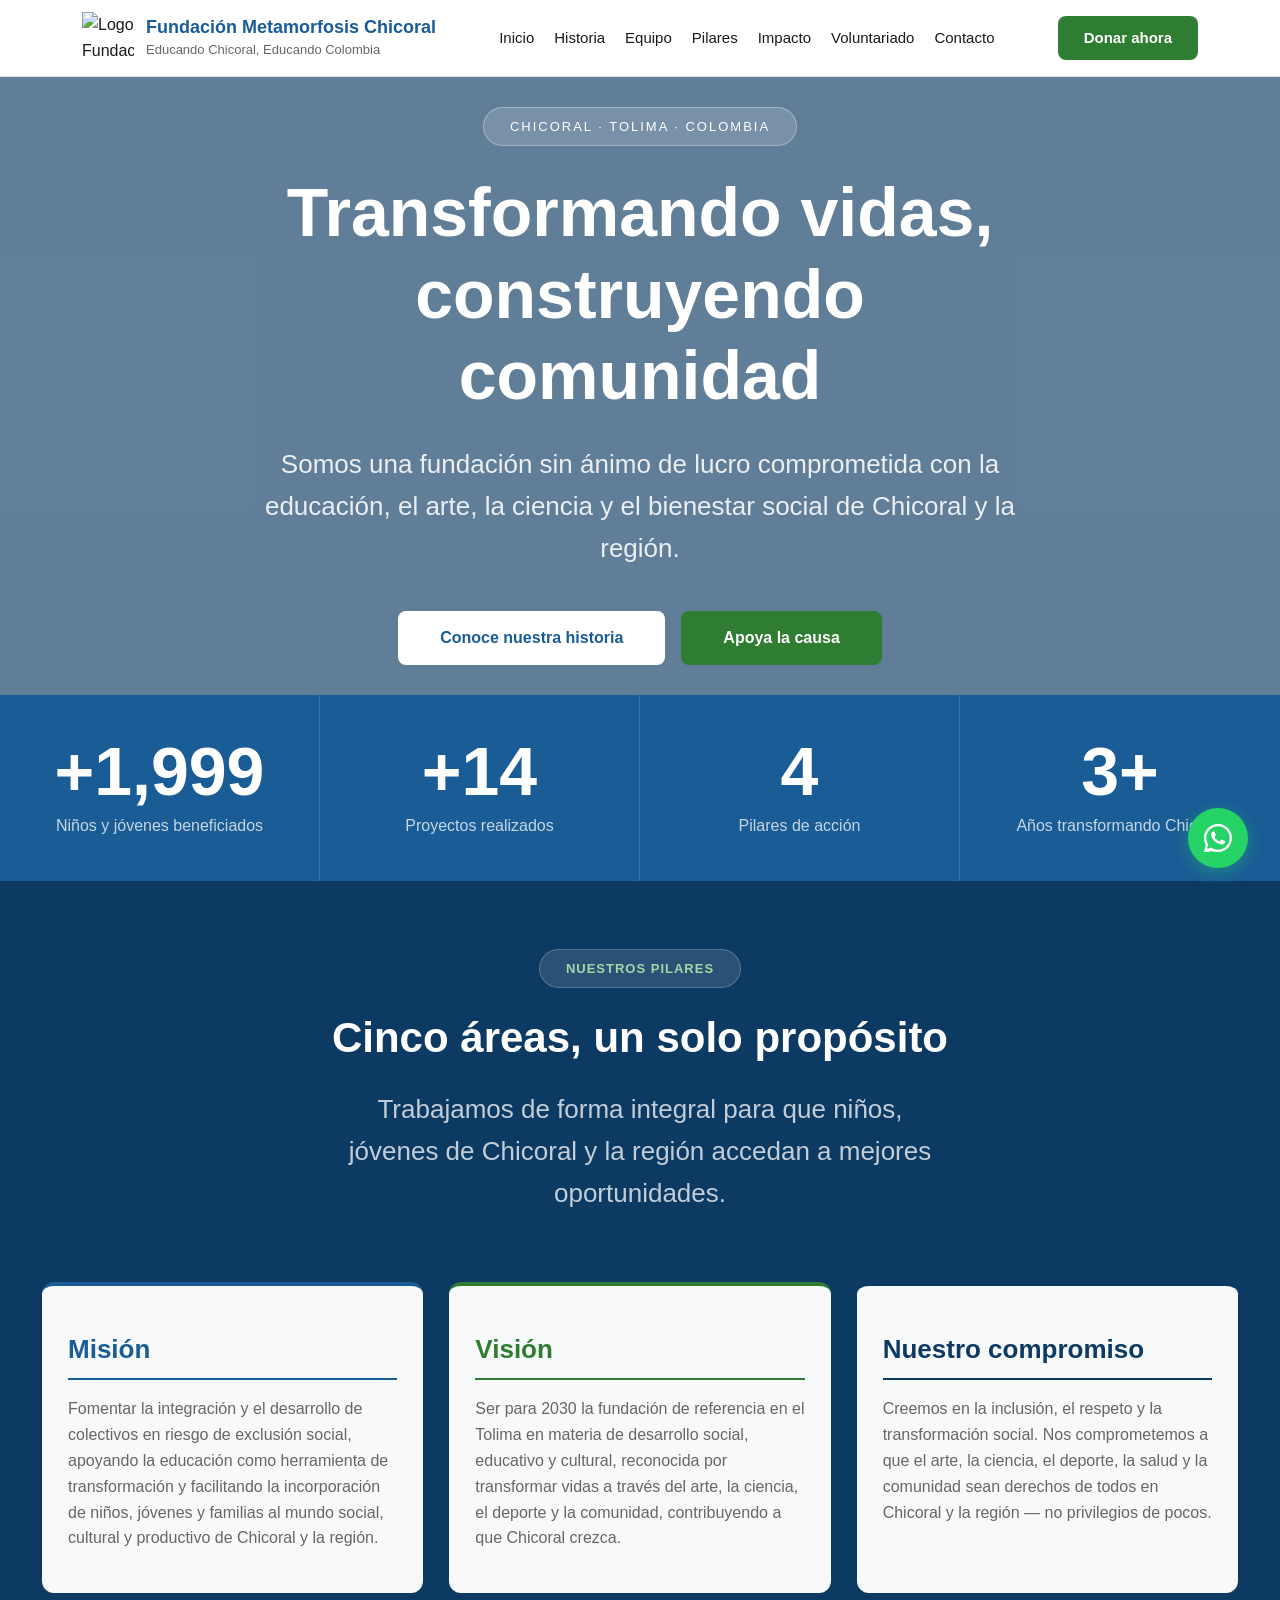
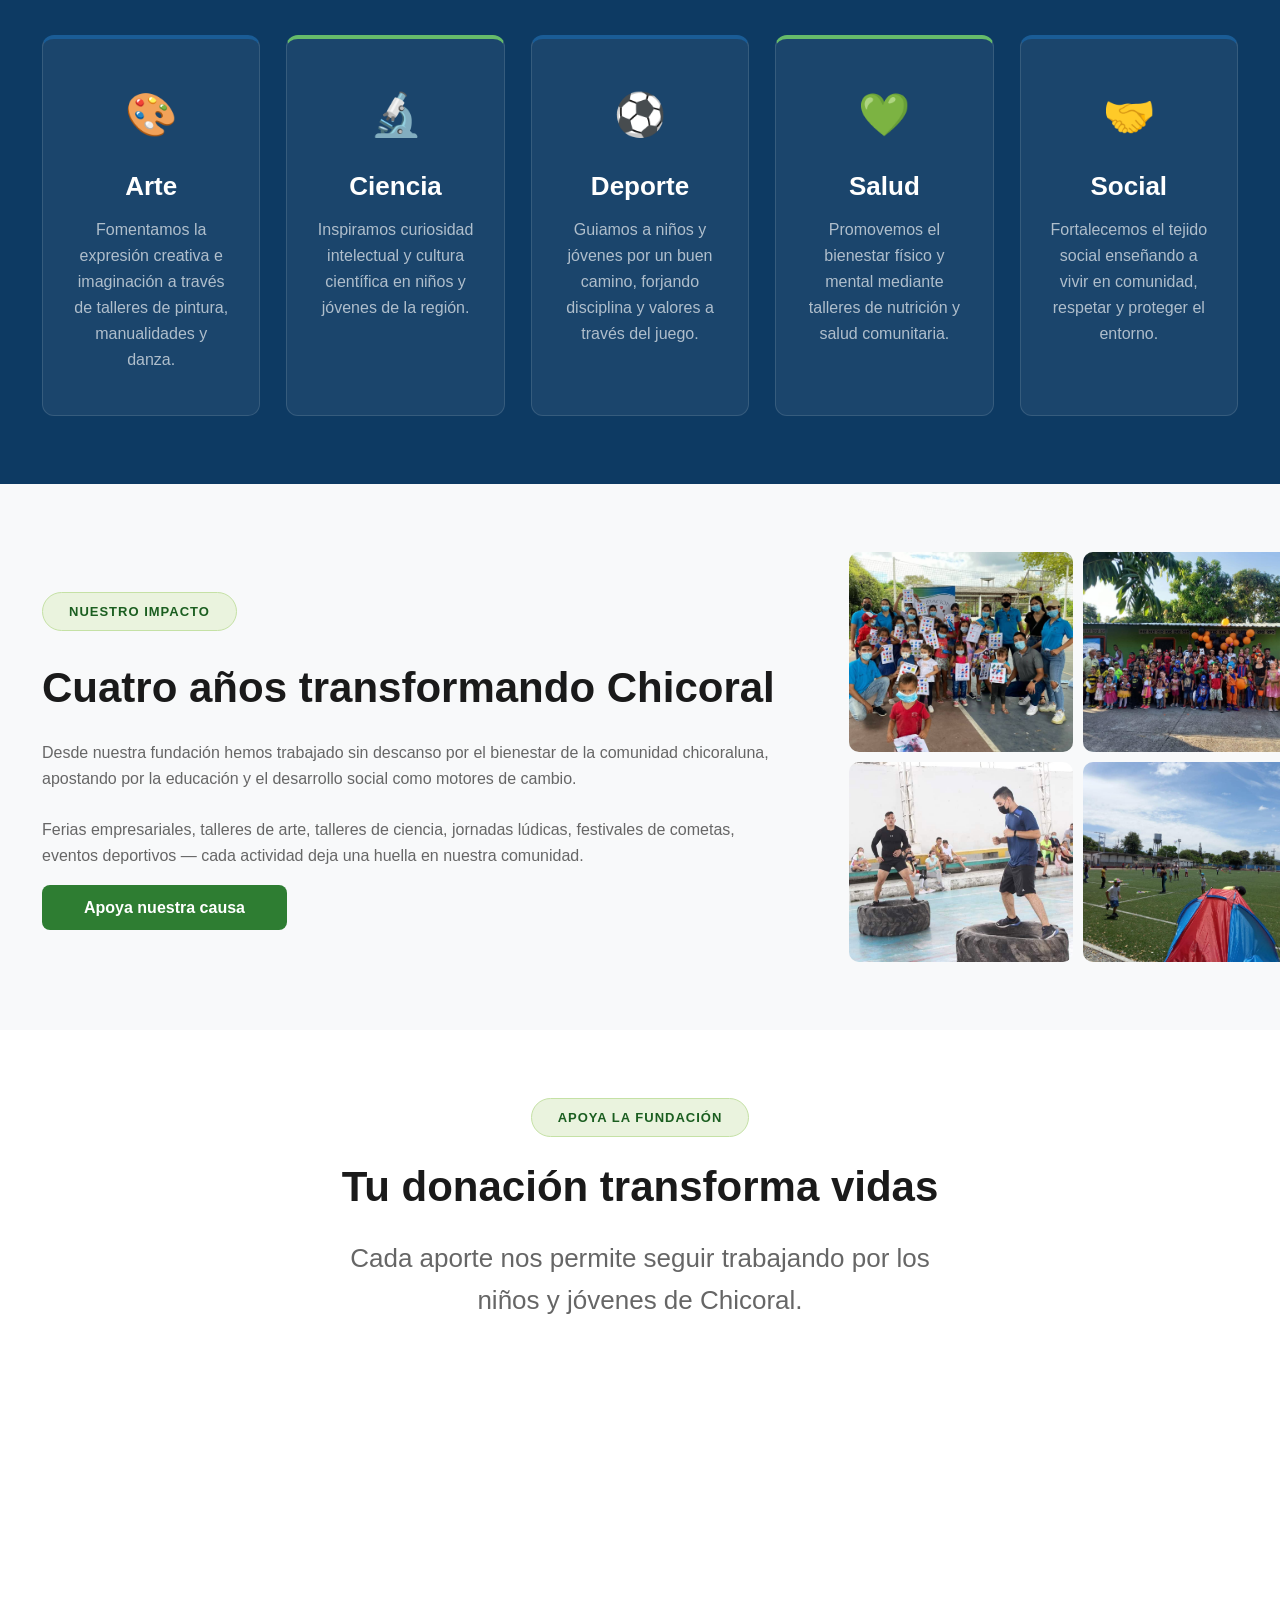
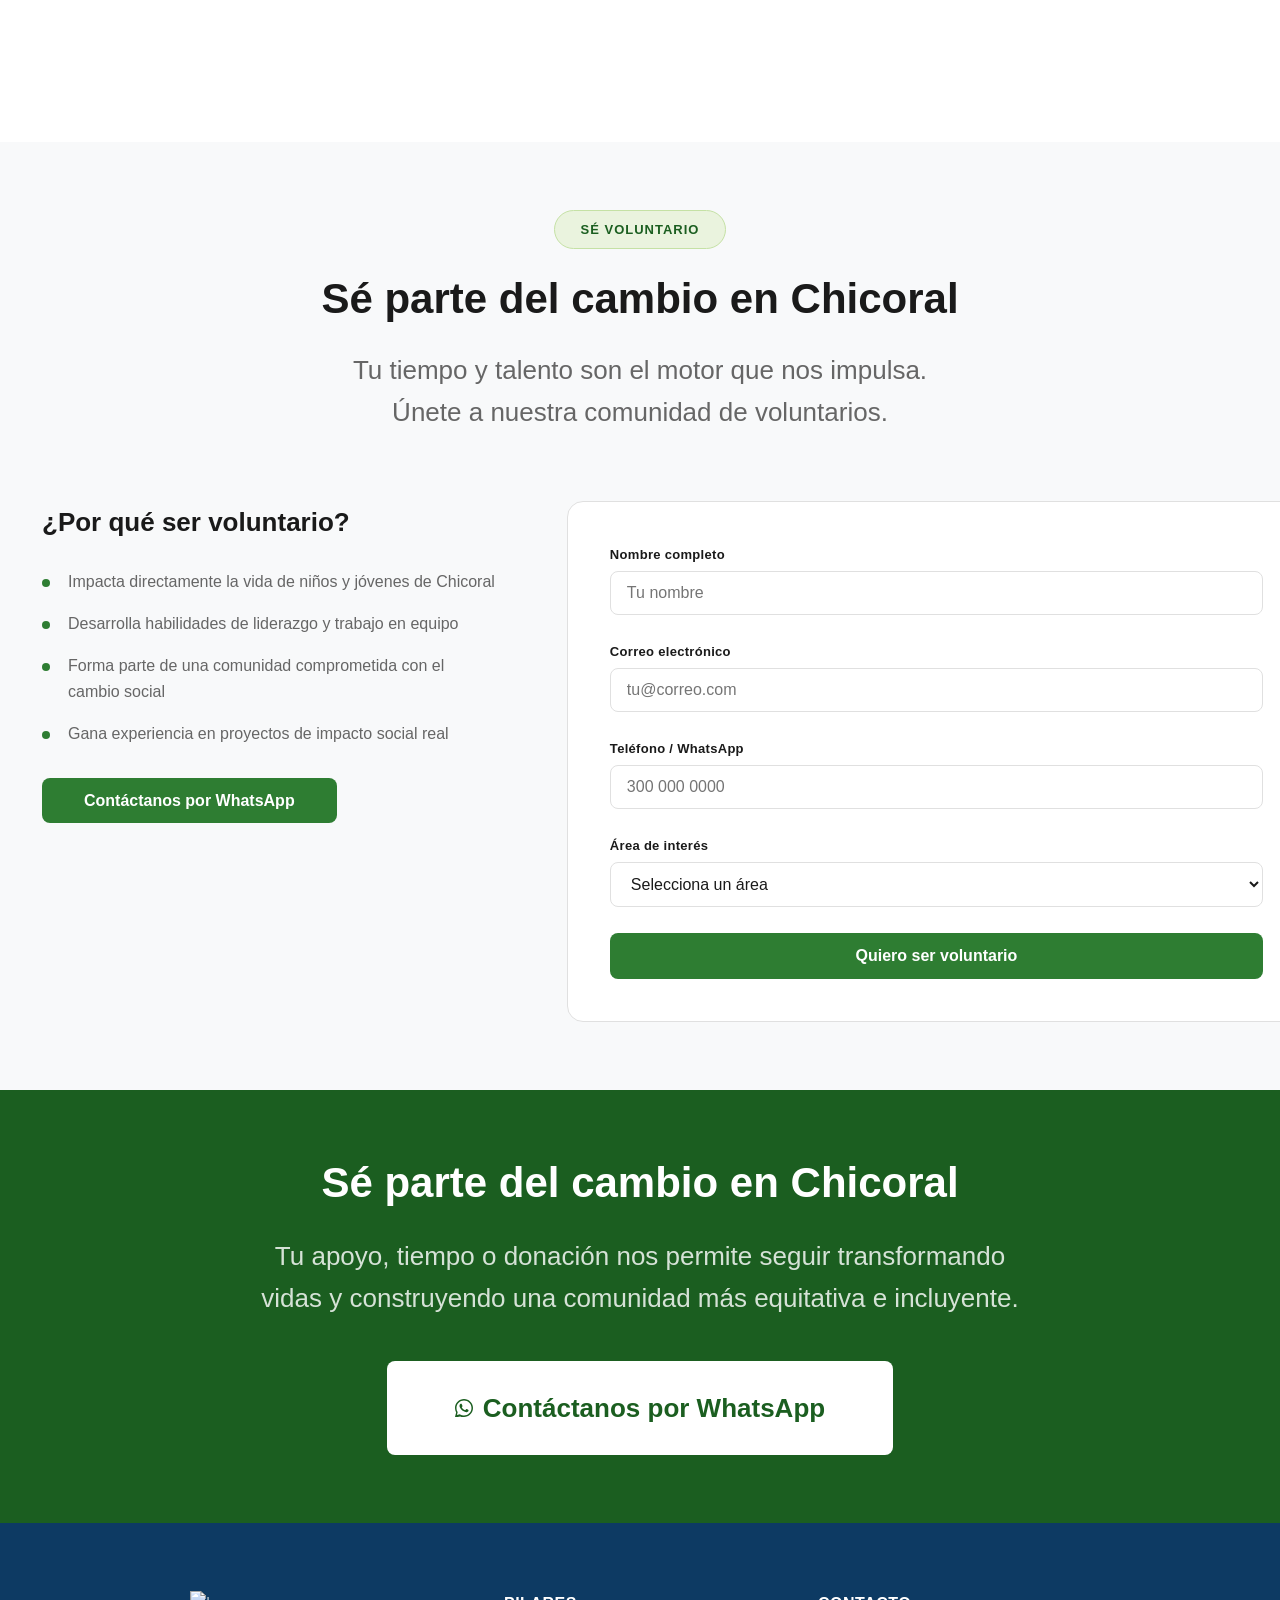
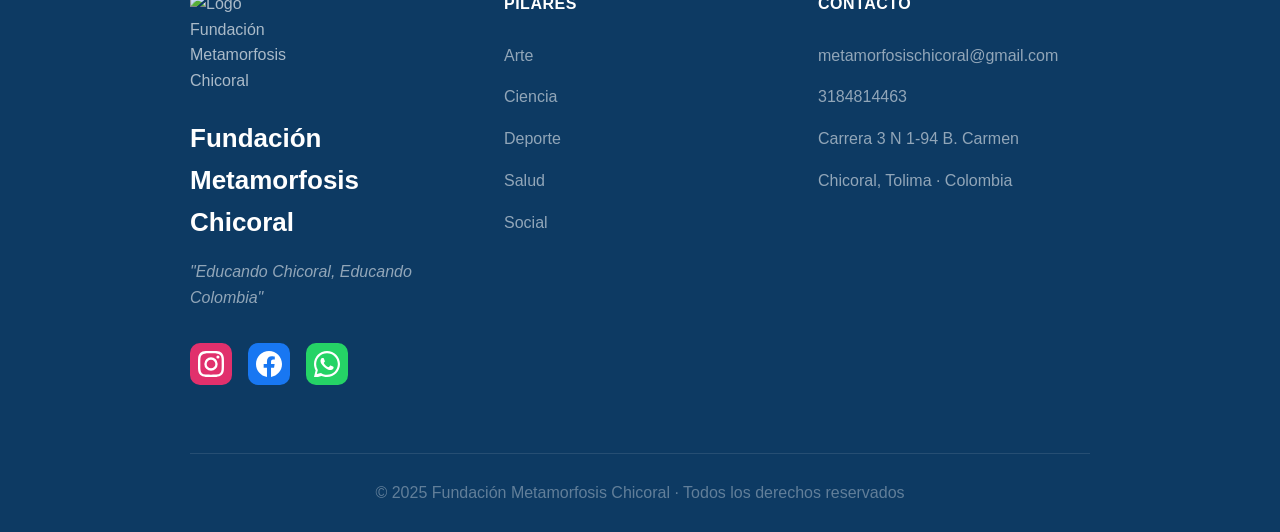
==== commit aa2c721b: "feat: variable global WhatsApp en CONFIG" ====
--- a/index.html
+++ b/index.html
@@ -95,42 +95,58 @@
 
     
     <!-- Pilares -->
-    <section id="pilares">
-      <div class="pilares-container">
-        <div class="section-header">
-          <span class="section-tag">Nuestros pilares</span>
-          <h2>Cinco áreas, un solo propósito</h2>
-          <p>Trabajamos de forma integral para que niños, jóvenes de Chicoral y la región accedan a mejores oportunidades.</p>
-        </div>
-        <div class="pilares-grid">
-          <div class="pilar">
-            <div class="pilar-icon">🎨</div>
-            <h3>Arte</h3>
-            <p>Fomentamos la expresión creativa e imaginación a través de talleres de pintura, manualidades y danza.</p>
-          </div>
-          <div class="pilar">
-            <div class="pilar-icon">🔬</div>
-            <h3>Ciencia</h3>
-            <p>Inspiramos curiosidad intelectual y cultura científica en niños y jóvenes de la región.</p>
-          </div>
-          <div class="pilar">
-            <div class="pilar-icon">⚽</div>
-            <h3>Deporte</h3>
-            <p>Guiamos a niños y jóvenes por un buen camino, forjando disciplina y valores a través del juego.</p>
-          </div>
-          <div class="pilar">
-            <div class="pilar-icon">💚</div>
-            <h3>Salud</h3>
-            <p>Promovemos el bienestar físico y mental mediante talleres de nutrición y salud comunitaria.</p>
-          </div>
-          <div class="pilar">
-            <div class="pilar-icon">🤝</div>
-            <h3>Social</h3>
-            <p>Fortalecemos el tejido social enseñando a vivir en comunidad, respetar y proteger el entorno.</p>
-          </div>
-        </div>
-      </div>
-    </section>
+<section id="pilares">
+  <div class="pilares-container">
+    <div class="section-header">
+      <span class="section-tag">Nuestros pilares</span>
+      <h2>Cinco áreas, un solo propósito</h2>
+      <p>Trabajamos de forma integral para que niños, jóvenes de Chicoral y la región accedan a mejores oportunidades.</p>
+    </div>
+
+    <div class="historia-mision">
+      <div class="mision-card">
+        <h3>Misión</h3>
+        <p>Fomentar la integración y el desarrollo de colectivos en riesgo de exclusión social, apoyando la educación como herramienta de transformación y facilitando la incorporación de niños, jóvenes y familias al mundo social, cultural y productivo de Chicoral y la región.</p>
+      </div>
+      <div class="mision-card">
+        <h3>Visión</h3>
+        <p>Ser para 2030 la fundación de referencia en el Tolima en materia de desarrollo social, educativo y cultural, reconocida por transformar vidas a través del arte, la ciencia, el deporte y la comunidad, contribuyendo a que Chicoral crezca.</p>
+      </div>
+      <div class="mision-card">
+        <h3>Nuestro compromiso</h3>
+        <p>Creemos en la inclusión, el respeto y la transformación social. Nos comprometemos a que el arte, la ciencia, el deporte, la salud y la comunidad sean derechos de todos en Chicoral y la región — no privilegios de pocos.</p>
+      </div>
+    </div>
+
+    <div class="pilares-grid" style="margin-top: var(--s3);">
+      <div class="pilar">
+        <div class="pilar-icon">🎨</div>
+        <h3>Arte</h3>
+        <p>Fomentamos la expresión creativa e imaginación a través de talleres de pintura, manualidades y danza.</p>
+      </div>
+      <div class="pilar">
+        <div class="pilar-icon">🔬</div>
+        <h3>Ciencia</h3>
+        <p>Inspiramos curiosidad intelectual y cultura científica en niños y jóvenes de la región.</p>
+      </div>
+      <div class="pilar">
+        <div class="pilar-icon">⚽</div>
+        <h3>Deporte</h3>
+        <p>Guiamos a niños y jóvenes por un buen camino, forjando disciplina y valores a través del juego.</p>
+      </div>
+      <div class="pilar">
+        <div class="pilar-icon">💚</div>
+        <h3>Salud</h3>
+        <p>Promovemos el bienestar físico y mental mediante talleres de nutrición y salud comunitaria.</p>
+      </div>
+      <div class="pilar">
+        <div class="pilar-icon">🤝</div>
+        <h3>Social</h3>
+        <p>Fortalecemos el tejido social enseñando a vivir en comunidad, respetar y proteger el entorno.</p>
+      </div>
+    </div>
+  </div>
+</section>
 
 
     <!-- Impacto -->
@@ -295,10 +311,11 @@
       </div>
     </footer>
 
-    <script src="js/main.js"></script>
+    
     <!-- Botón flotante WhatsApp -->
     <a href="https://wa.me/573184814463" target="_blank" class="btn-flotante-wapp" title="Escríbenos por WhatsApp">
       <svg xmlns="http://www.w3.org/2000/svg" width="28" height="28" viewBox="0 0 24 24" fill="white"><path d="M17.472 14.382c-.297-.149-1.758-.867-2.03-.967-.273-.099-.471-.148-.67.15-.197.297-.767.966-.94 1.164-.173.199-.347.223-.644.075-.297-.15-1.255-.463-2.39-1.475-.883-.788-1.48-1.761-1.653-2.059-.173-.297-.018-.458.13-.606.134-.133.298-.347.446-.52.149-.174.198-.298.298-.497.099-.198.05-.371-.025-.52-.075-.149-.669-1.612-.916-2.207-.242-.579-.487-.5-.669-.51-.173-.008-.371-.01-.57-.01-.198 0-.52.074-.792.372-.272.297-1.04 1.016-1.04 2.479 0 1.462 1.065 2.875 1.213 3.074.149.198 2.096 3.2 5.077 4.487.709.306 1.262.489 1.694.625.712.227 1.36.195 1.871.118.571-.085 1.758-.719 2.006-1.413.248-.694.248-1.289.173-1.413-.074-.124-.272-.198-.57-.347z"/><path d="M12 0C5.373 0 0 5.373 0 12c0 2.127.557 4.126 1.526 5.855L.057 23.743a.75.75 0 0 0 .914.914l5.888-1.469A11.944 11.944 0 0 0 12 24c6.627 0 12-5.373 12-12S18.627 0 12 0zm0 22c-1.891 0-3.667-.523-5.188-1.427l-.372-.22-3.853.961.977-3.762-.242-.386A9.944 9.944 0 0 1 2 12C2 6.477 6.477 2 12 2s10 4.477 10 10-4.477 10-10 10z"/></svg>
     </a>
+    <script src="js/main.js"></script>
   </body>
 </html>
--- a/css/styles.css
+++ b/css/styles.css
@@ -1372,4 +1372,7 @@
 .nav-links a.active {
   color: var(--azul);
   font-weight: 600;
+}
+#historia {
+  padding-top: var(--s3);
 }
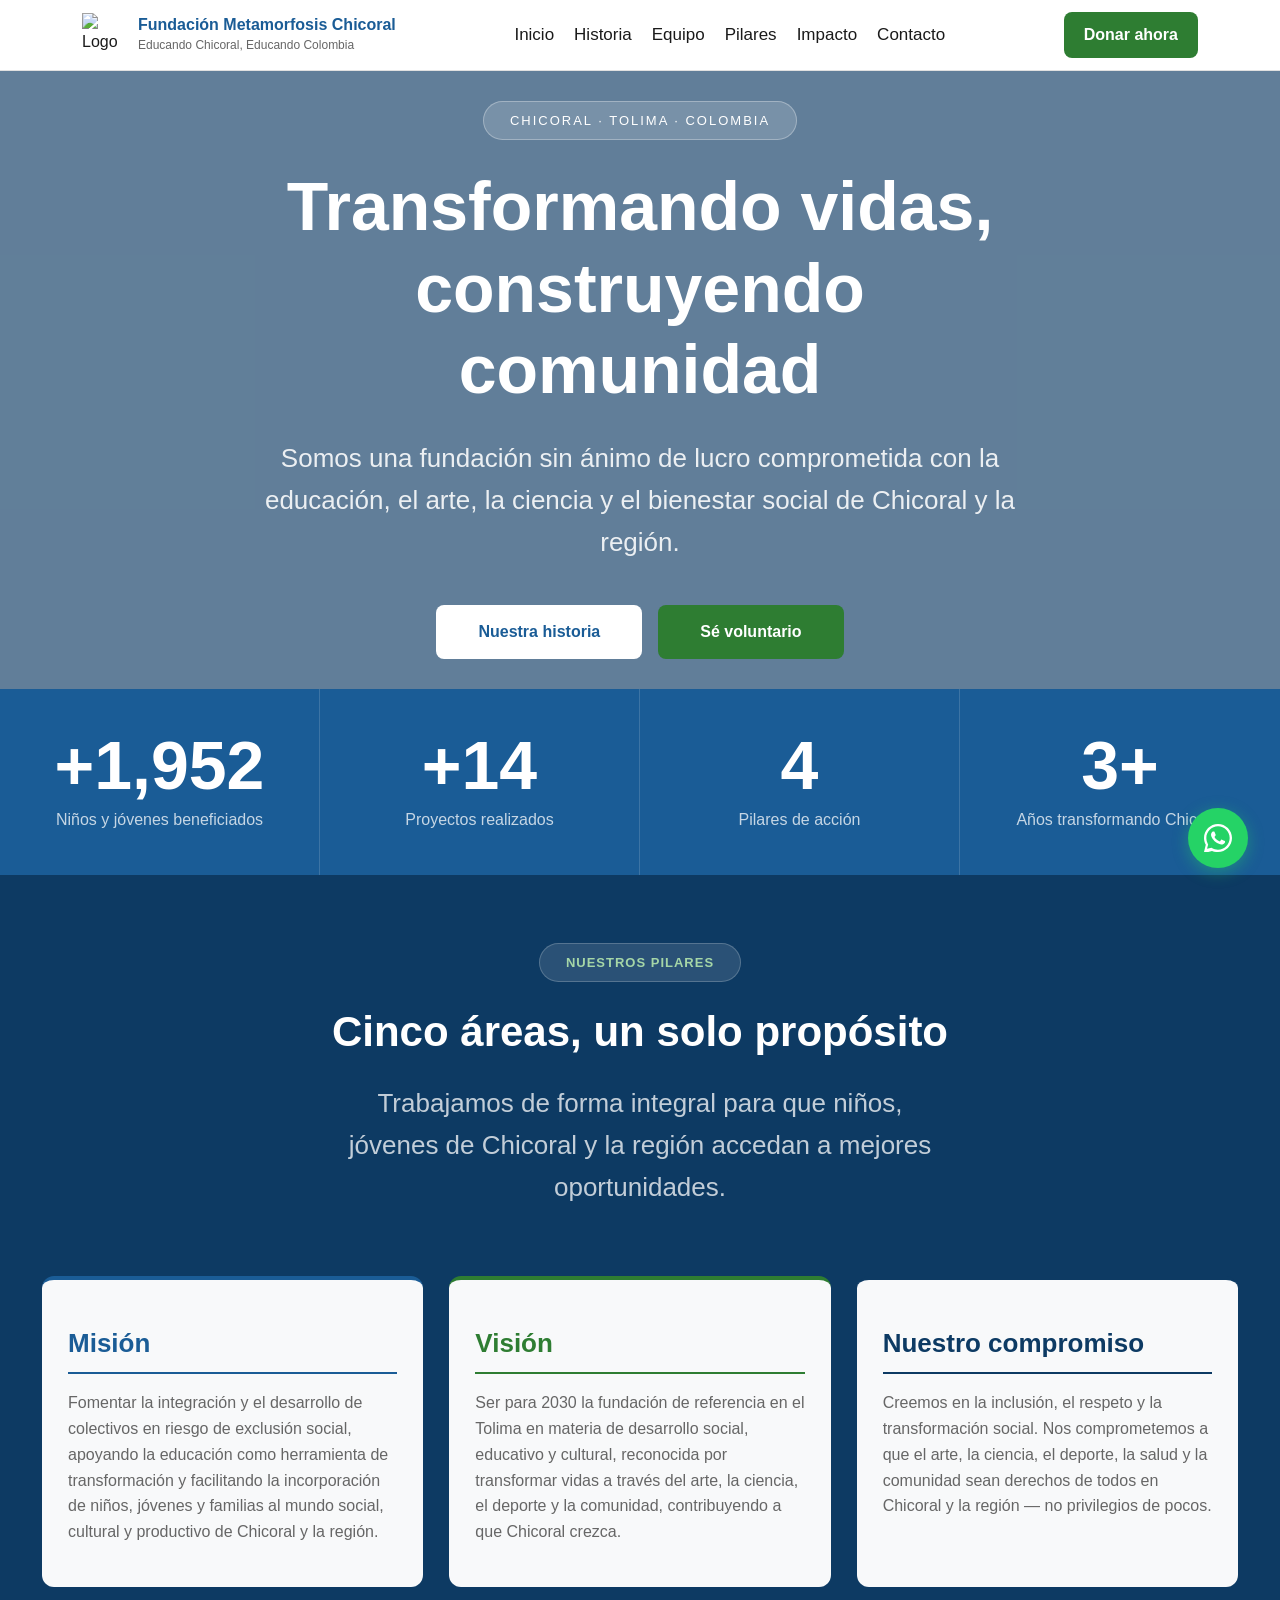
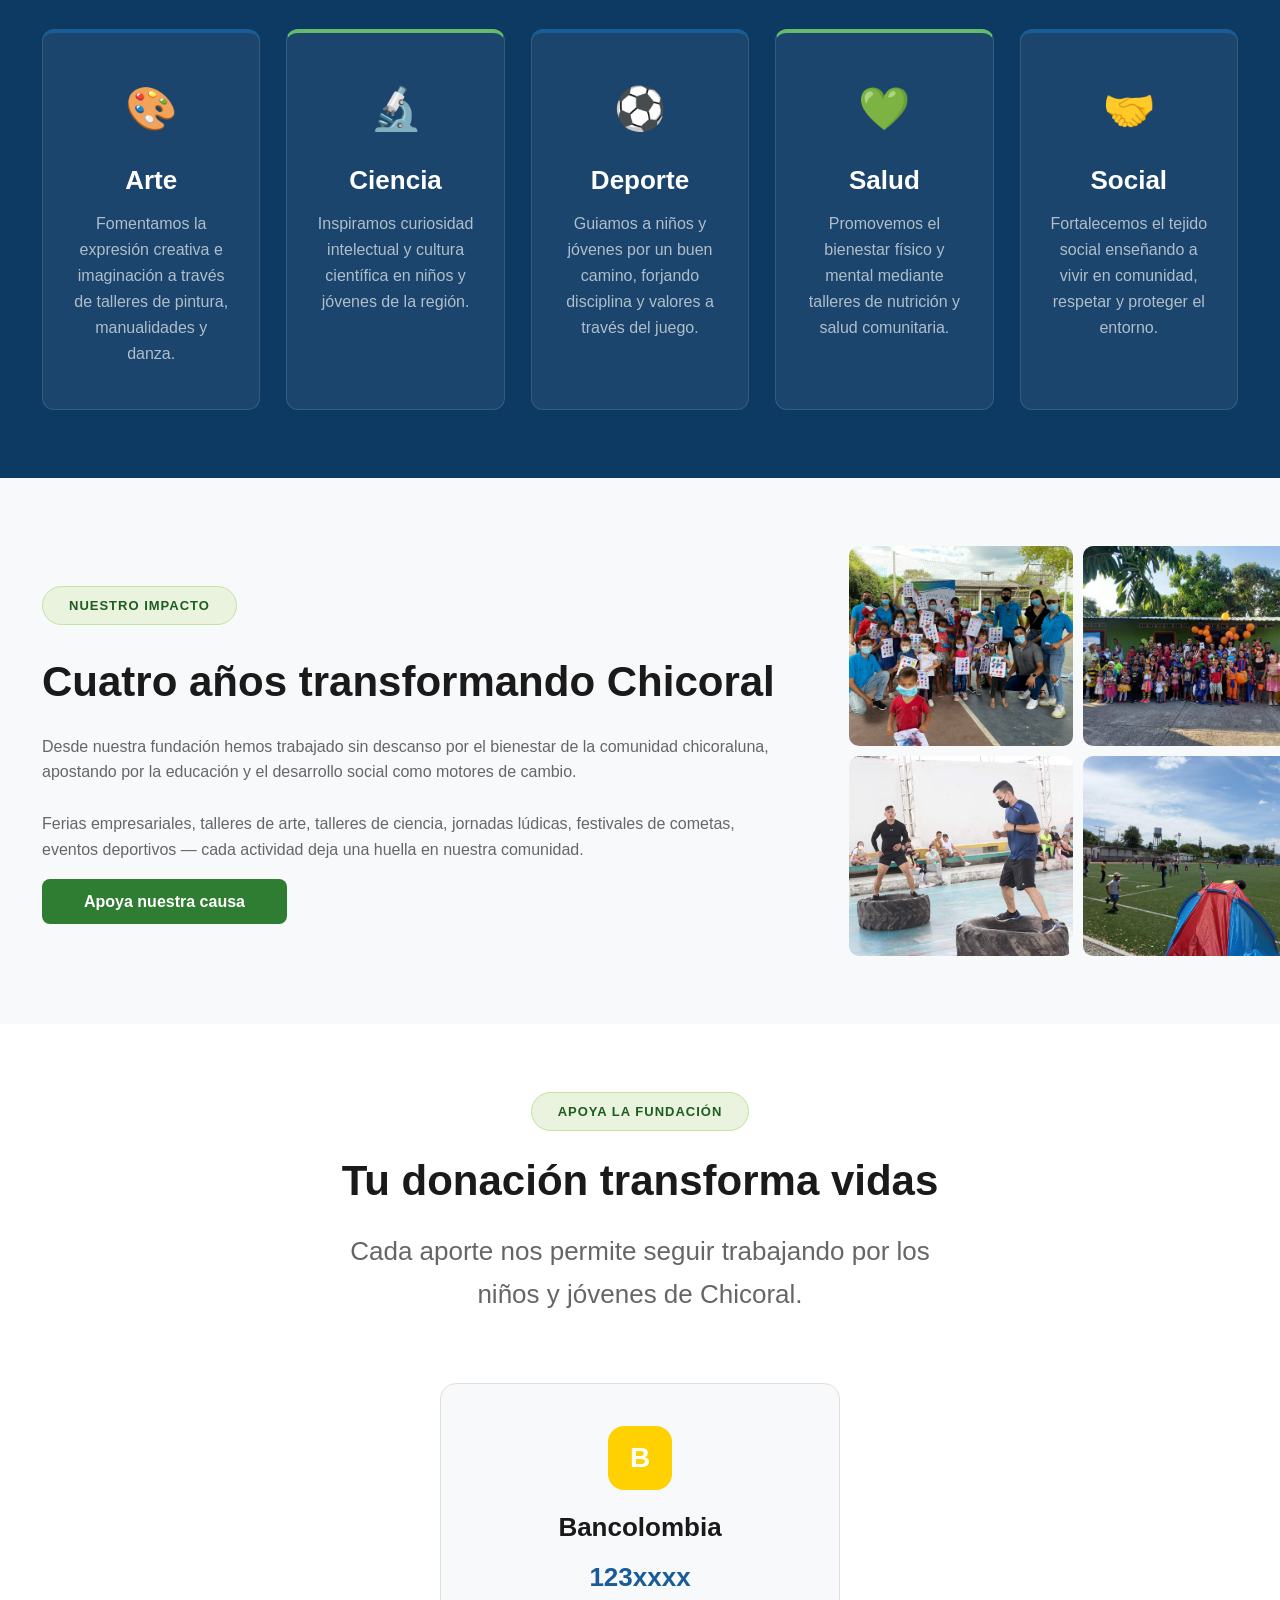
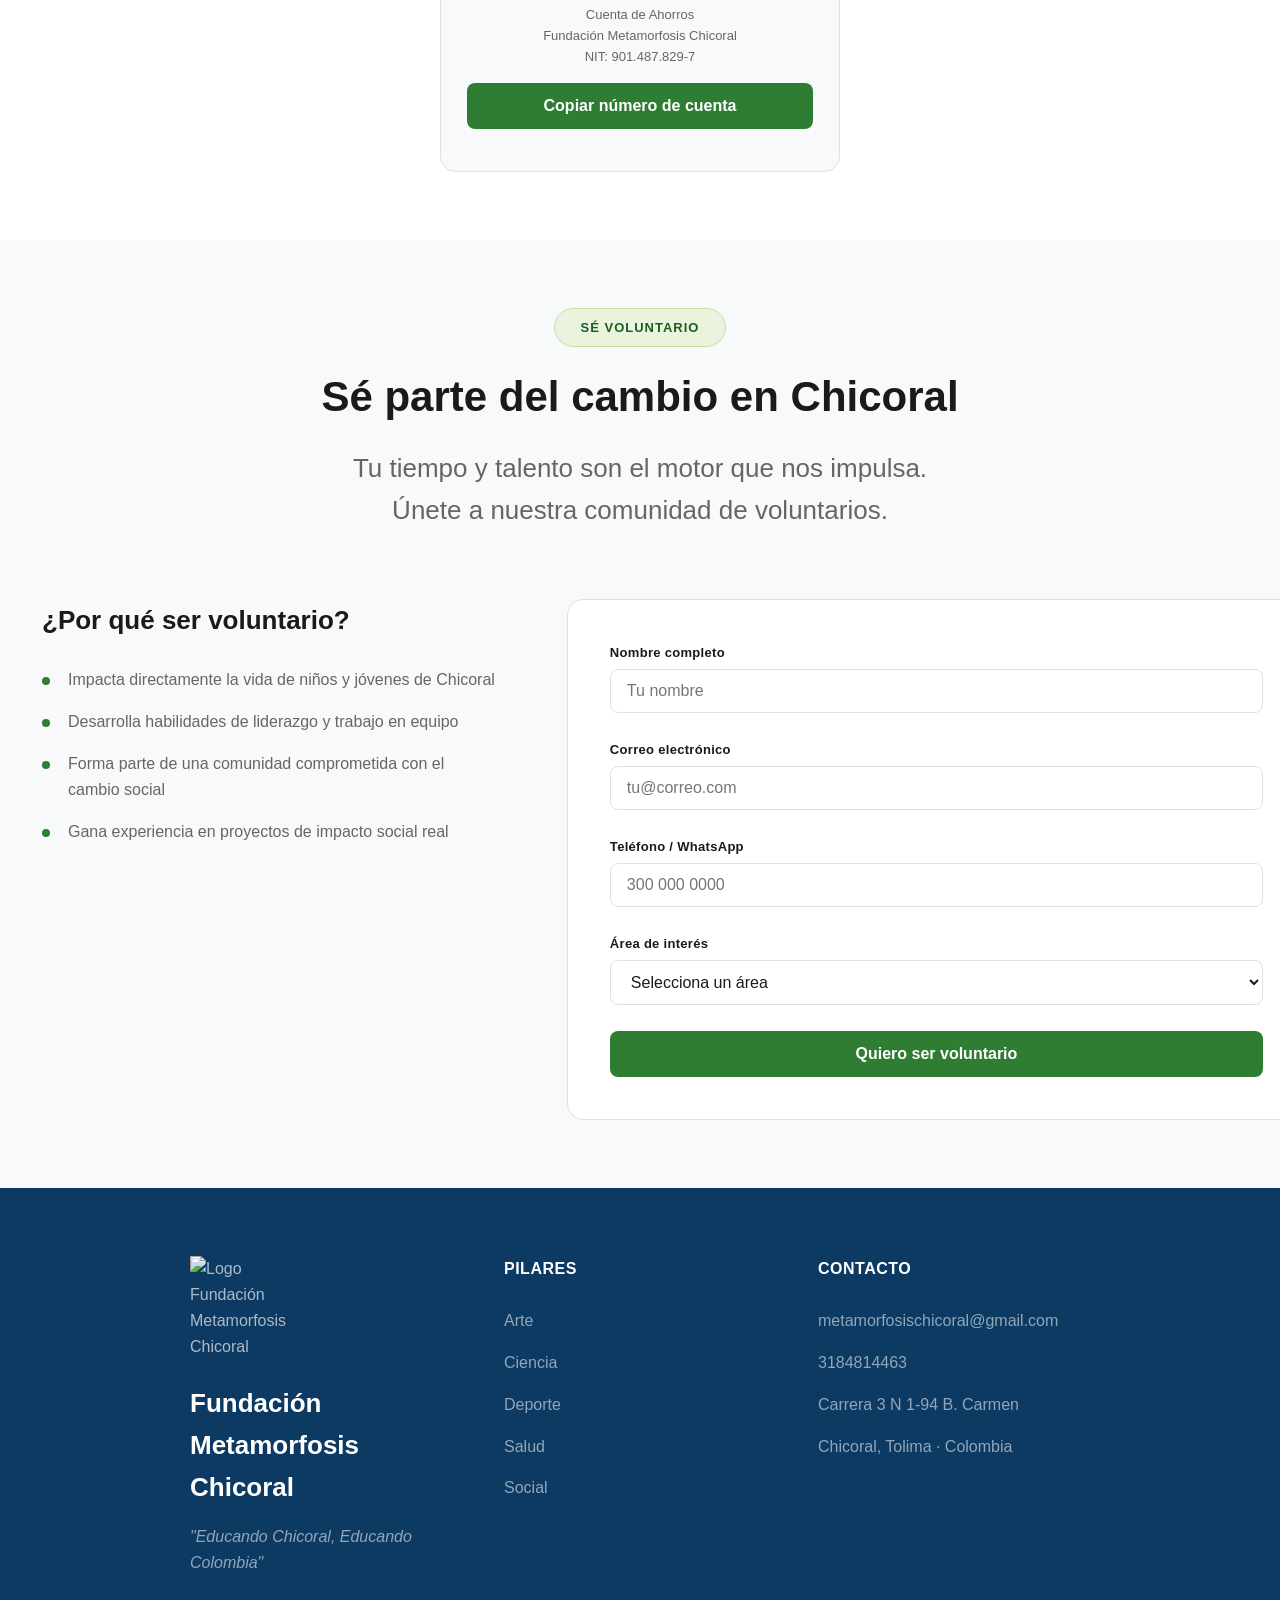
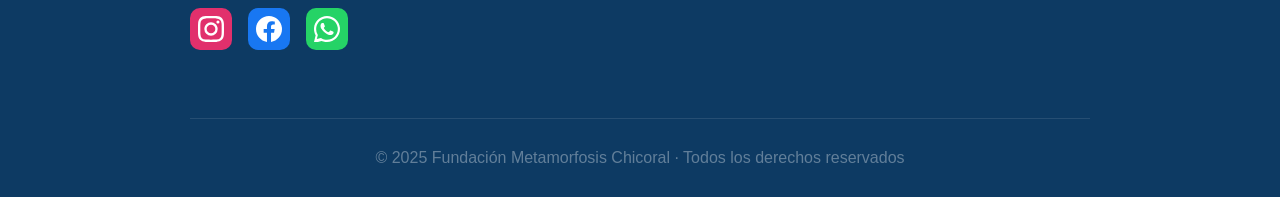
==== commit c933db7c: "feat: eliminar CTA redundante de historia y equipo" ====
--- a/index.html
+++ b/index.html
@@ -49,7 +49,6 @@
           <li><a href="equipo.html">Equipo</a></li>
           <li><a href="#pilares">Pilares</a></li>
           <li><a href="#impacto">Impacto</a></li>
-          <li><a href="#voluntariado">Voluntariado</a></li>
           <li><a href="#footer">Contacto</a></li>
         </ul>
         <a href="#donaciones" class="nav-btn">Donar ahora</a>
@@ -67,8 +66,8 @@
         <h1>Transformando vidas,<br>construyendo comunidad</h1>
         <p>Somos una fundación sin ánimo de lucro comprometida con la educación, el arte, la ciencia y el bienestar social de Chicoral y la región.</p>
         <div class="hero-btns">
-          <a href="#historia" class="btn-primary">Conoce nuestra historia</a>
-          <a href="#voluntariado" class="btn-secondary">Apoya la causa</a>
+          <a href="historia.html" class="btn-primary">Nuestra historia</a>
+          <a href="#voluntariado" class="btn-secondary">Sé voluntario</a>
         </div>
       </div>
     </section>
@@ -178,26 +177,17 @@
           <h2>Tu donación transforma vidas</h2>
           <p>Cada aporte nos permite seguir trabajando por los niños y jóvenes de Chicoral.</p>
         </div>
-        <div class="donaciones-grid">
+        <div class="donaciones-grid" style="grid-template-columns: 1fr; max-width: 400px; margin: var(--s3) auto 0;">
           <div class="donacion-card">
-            <div class="donacion-logo nequi-color">N</div>
-            <h3>Nequi</h3>
-            <p class="donacion-numero">3184814463</p>
+            <div class="donacion-logo" style="background:#FFD100;">
+              <img src="img/bancolombia.png" alt="Bancolombia" style="width:40px;height:40px;object-fit:contain;" onerror="this.parentElement.textContent='B'" />
+            </div>
+            <h3>Bancolombia</h3>
+            <p class="donacion-numero" id="cuenta-bancolombia">123xxxx</p>
+            <p class="donacion-nombre">Cuenta de Ahorros</p>
             <p class="donacion-nombre">Fundación Metamorfosis Chicoral</p>
-          </div>
-          <div class="donacion-card">
-            <div class="donacion-logo daviplata-color">D</div>
-            <h3>Daviplata</h3>
-            <p class="donacion-numero">3184814463</p>
-            <p class="donacion-nombre">Fundación Metamorfosis Chicoral</p>
-          </div>
-          <div class="donacion-card">
-            <div class="donacion-logo wapp-color">
-              <svg xmlns="http://www.w3.org/2000/svg" width="28" height="28" viewBox="0 0 24 24" fill="white"><path d="M17.472 14.382c-.297-.149-1.758-.867-2.03-.967-.273-.099-.471-.148-.67.15-.197.297-.767.966-.94 1.164-.173.199-.347.223-.644.075-.297-.15-1.255-.463-2.39-1.475-.883-.788-1.48-1.761-1.653-2.059-.173-.297-.018-.458.13-.606.134-.133.298-.347.446-.52.149-.174.198-.298.298-.497.099-.198.05-.371-.025-.52-.075-.149-.669-1.612-.916-2.207-.242-.579-.487-.5-.669-.51-.173-.008-.371-.01-.57-.01-.198 0-.52.074-.792.372-.272.297-1.04 1.016-1.04 2.479 0 1.462 1.065 2.875 1.213 3.074.149.198 2.096 3.2 5.077 4.487.709.306 1.262.489 1.694.625.712.227 1.36.195 1.871.118.571-.085 1.758-.719 2.006-1.413.248-.694.248-1.289.173-1.413-.074-.124-.272-.198-.57-.347z"/><path d="M12 0C5.373 0 0 5.373 0 12c0 2.127.557 4.126 1.526 5.855L.057 23.743a.75.75 0 0 0 .914.914l5.888-1.469A11.944 11.944 0 0 0 12 24c6.627 0 12-5.373 12-12S18.627 0 12 0zm0 22c-1.891 0-3.667-.523-5.188-1.427l-.372-.22-3.853.961.977-3.762-.242-.386A9.944 9.944 0 0 1 2 12C2 6.477 6.477 2 12 2s10 4.477 10 10-4.477 10-10 10z"/></svg>
-            </div>
-            <h3>WhatsApp</h3>
-            <p class="donacion-numero">3184814463</p>
-            <p class="donacion-nombre">Escríbenos para coordinar</p>
+            <p class="donacion-nombre">NIT: 901.487.829-7</p>
+            <button onclick="copiarCuenta()" class="btn-form" style="margin-top:var(--s1);">Copiar número de cuenta</button>
           </div>
         </div>
       </div>
@@ -220,7 +210,6 @@
               <li>Forma parte de una comunidad comprometida con el cambio social</li>
               <li>Gana experiencia en proyectos de impacto social real</li>
             </ul>
-            <a href="https://wa.me/573184814463" target="_blank" class="btn-secondary">Contáctanos por WhatsApp</a>
           </div>
           <form class="voluntariado-form" onsubmit="enviarFormulario(event)">
             <div class="form-group">
@@ -253,19 +242,7 @@
       </div>
     </section>
 
-    <!-- CTA -->
-    <section id="cta">
-      <div class="cta-container">
-        <h2>Sé parte del cambio en Chicoral</h2>
-        <p>Tu apoyo, tiempo o donación nos permite seguir transformando vidas y construyendo una comunidad más equitativa e incluyente.</p>
-        <div class="cta-btns">
-          <a href="https://wa.me/573184814463" target="_blank" class="btn-wapp">
-            <svg xmlns="http://www.w3.org/2000/svg" width="18" height="18" viewBox="0 0 24 24" fill="#1b5e20"><path d="M17.472 14.382c-.297-.149-1.758-.867-2.03-.967-.273-.099-.471-.148-.67.15-.197.297-.767.966-.94 1.164-.173.199-.347.223-.644.075-.297-.15-1.255-.463-2.39-1.475-.883-.788-1.48-1.761-1.653-2.059-.173-.297-.018-.458.13-.606.134-.133.298-.347.446-.52.149-.174.198-.298.298-.497.099-.198.05-.371-.025-.52-.075-.149-.669-1.612-.916-2.207-.242-.579-.487-.5-.669-.51-.173-.008-.371-.01-.57-.01-.198 0-.52.074-.792.372-.272.297-1.04 1.016-1.04 2.479 0 1.462 1.065 2.875 1.213 3.074.149.198 2.096 3.2 5.077 4.487.709.306 1.262.489 1.694.625.712.227 1.36.195 1.871.118.571-.085 1.758-.719 2.006-1.413.248-.694.248-1.289.173-1.413-.074-.124-.272-.198-.57-.347z"/><path d="M12 0C5.373 0 0 5.373 0 12c0 2.127.557 4.126 1.526 5.855L.057 23.743a.75.75 0 0 0 .914.914l5.888-1.469A11.944 11.944 0 0 0 12 24c6.627 0 12-5.373 12-12S18.627 0 12 0zm0 22c-1.891 0-3.667-.523-5.188-1.427l-.372-.22-3.853.961.977-3.762-.242-.386A9.944 9.944 0 0 1 2 12C2 6.477 6.477 2 12 2s10 4.477 10 10-4.477 10-10 10z"/></svg>
-            Contáctanos por WhatsApp
-          </a>
-        </div>
-      </div>
-    </section>
+
 
     <!-- Footer -->
     <footer id="footer">
--- a/css/styles.css
+++ b/css/styles.css
@@ -66,8 +66,8 @@
 }
 
 .nav-logo img {
-  width: 52px;
-  height: 52px;
+  width: 44px;
+  height: 44px;
   object-fit: contain;
 }
 
@@ -77,14 +77,14 @@
 }
 
 .nav-logo-nombre {
-  font-size: 18px;
+  font-size: 16px;
   font-weight: 600;
   color: var(--azul);
   line-height: 1.3;
 }
 
 .nav-logo-slogan {
-  font-size: 13px;
+  font-size: 12px;
   color: var(--gris-texto);
 }
 
@@ -96,7 +96,7 @@
 
 .nav-links a {
   text-decoration: none;
-  font-size: 15px;
+  font-size: 17px;
   color: var(--texto);
   transition: color 0.2s;
   white-space: nowrap;
@@ -109,9 +109,9 @@
 .nav-btn {
   background: var(--verde);
   color: var(--blanco);
-  padding: 10px var(--s2);
+  padding: 10px 20px;
   border-radius: 8px;
-  font-size: 15px;
+  font-size: 16px;
   font-weight: 600;
   text-decoration: none;
   transition: background 0.2s;
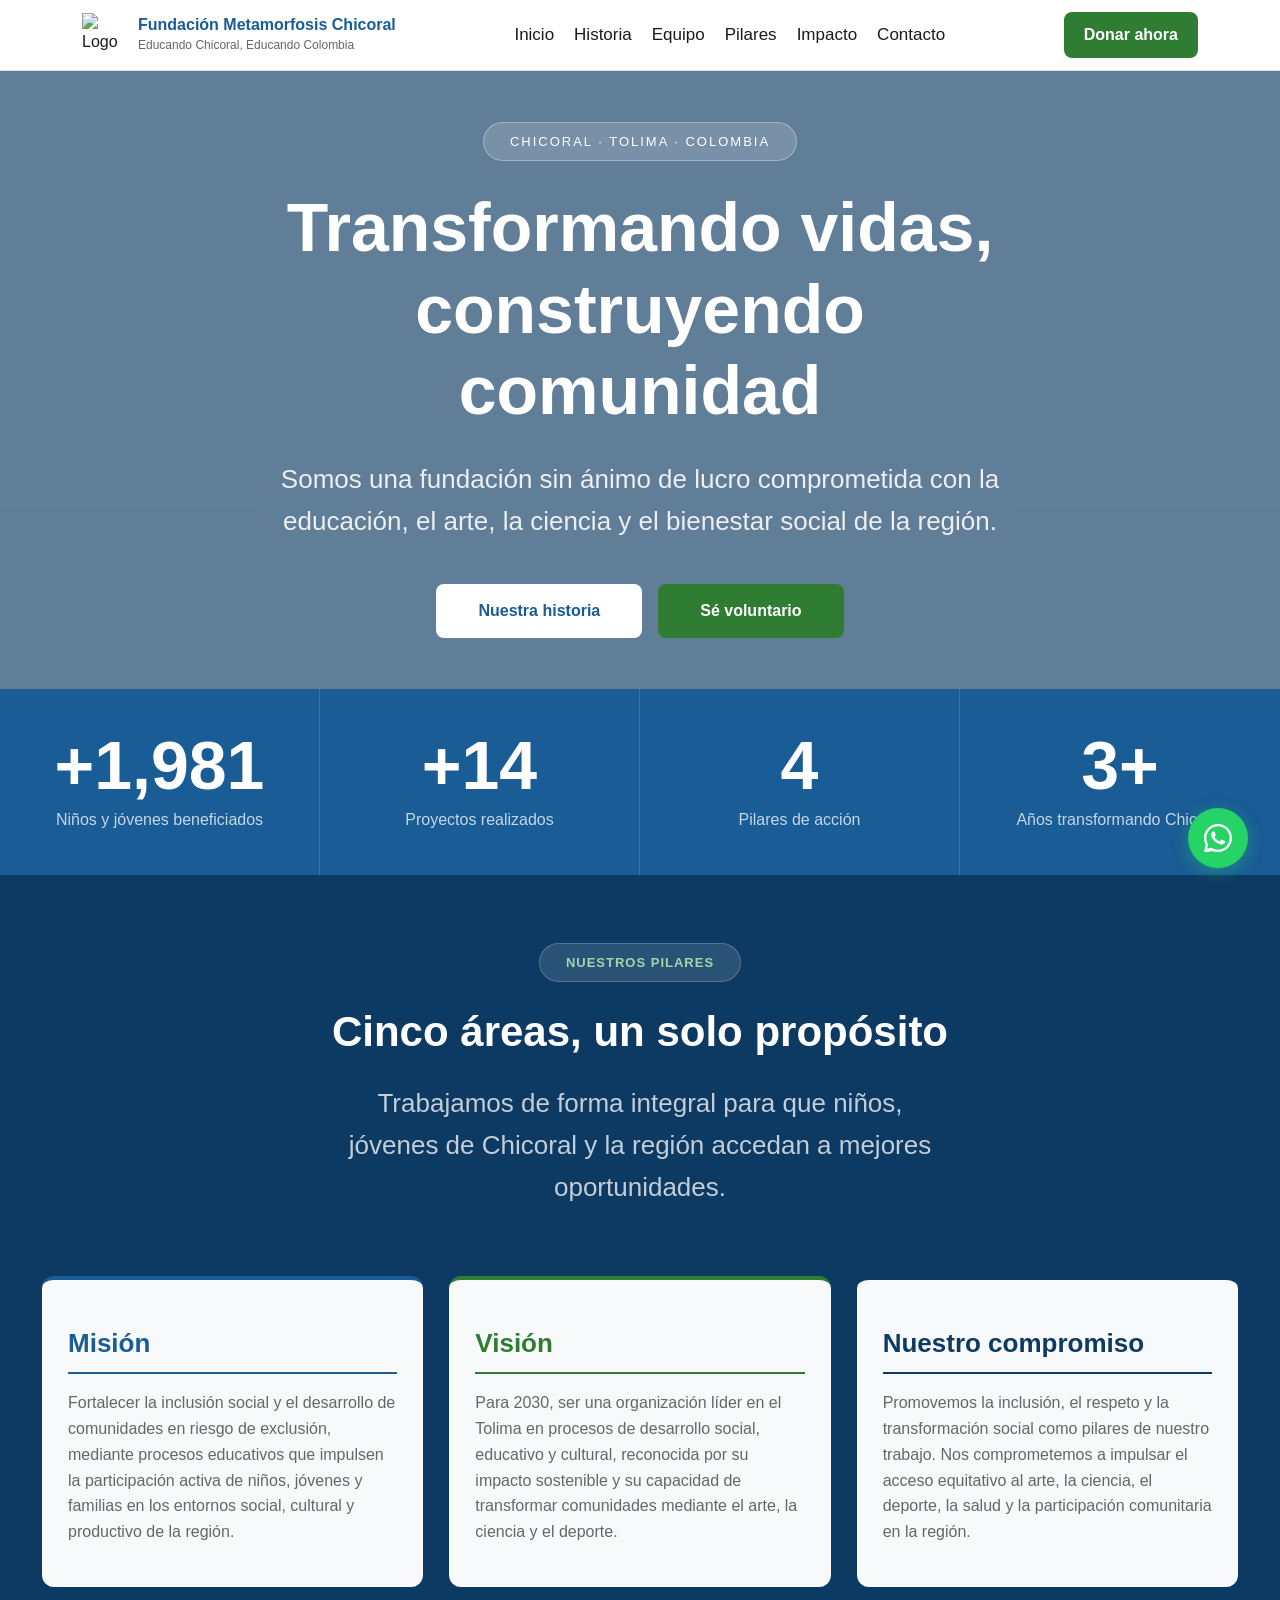
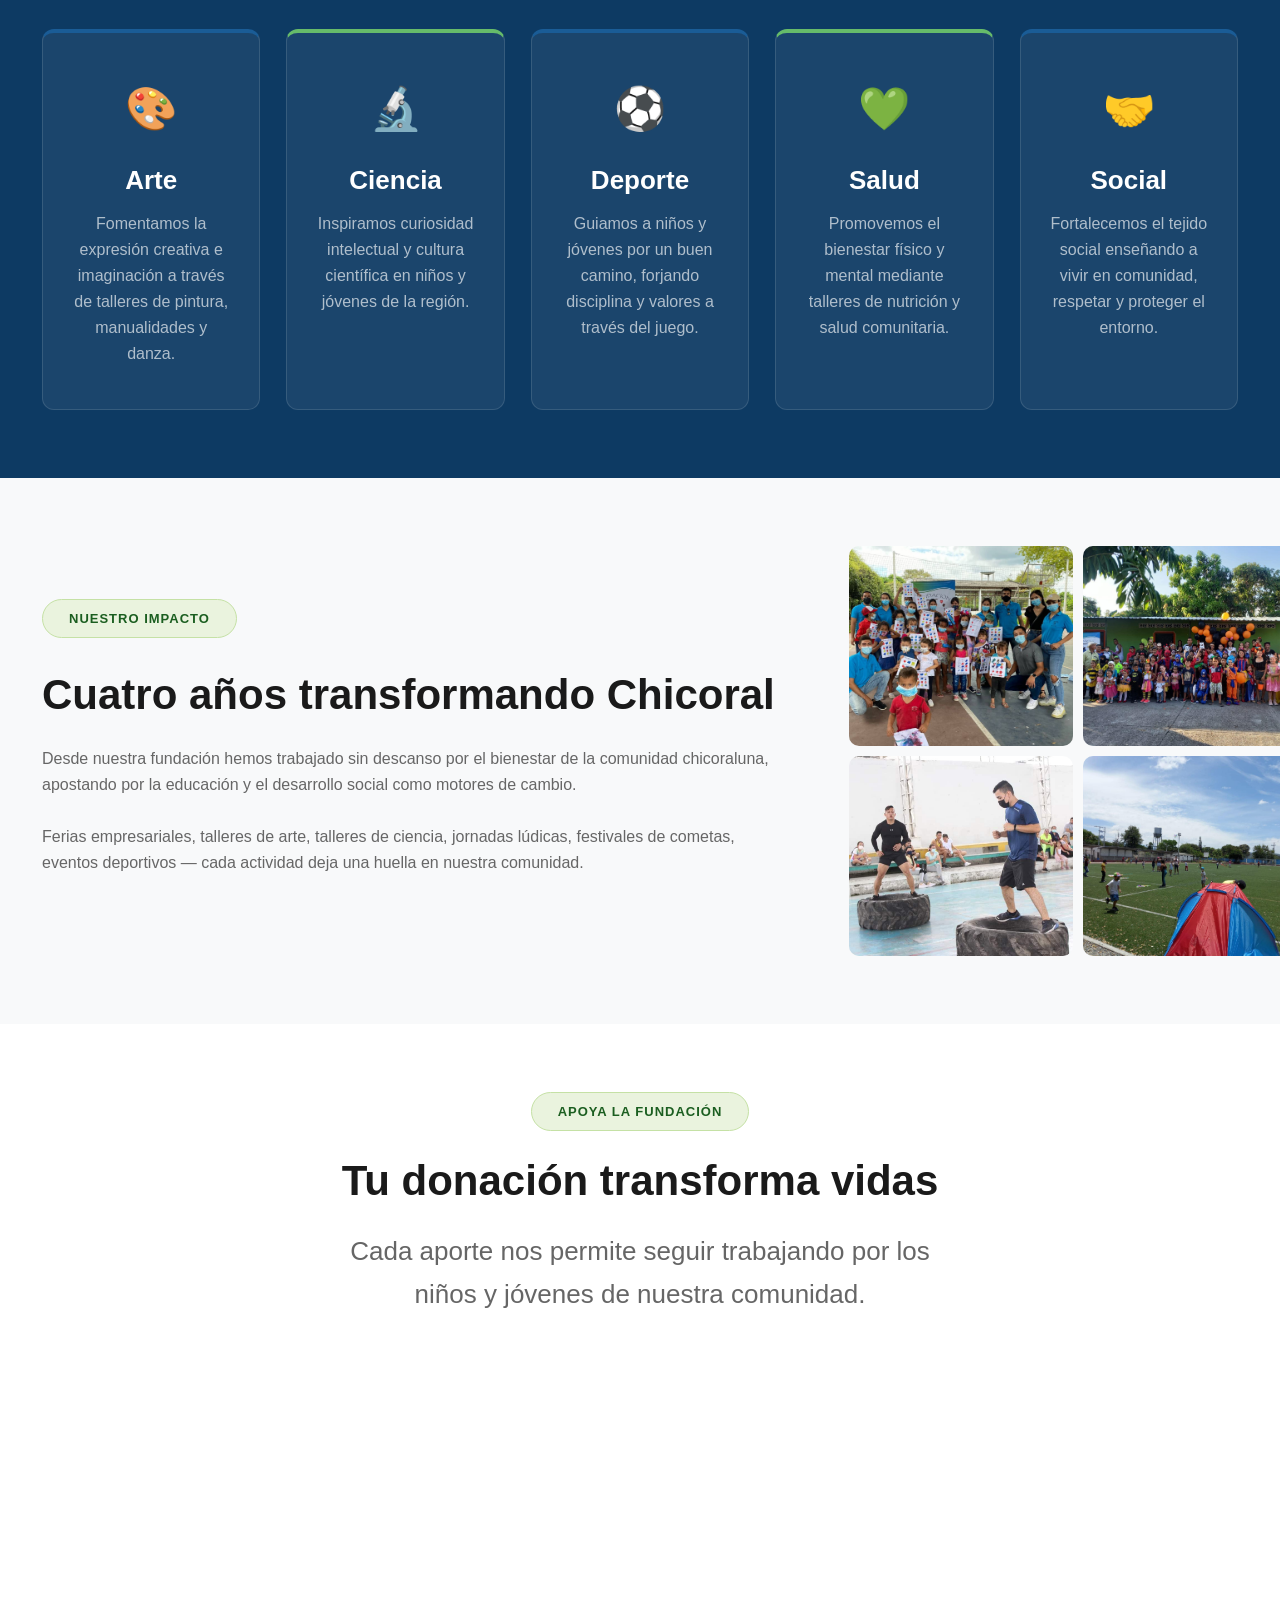
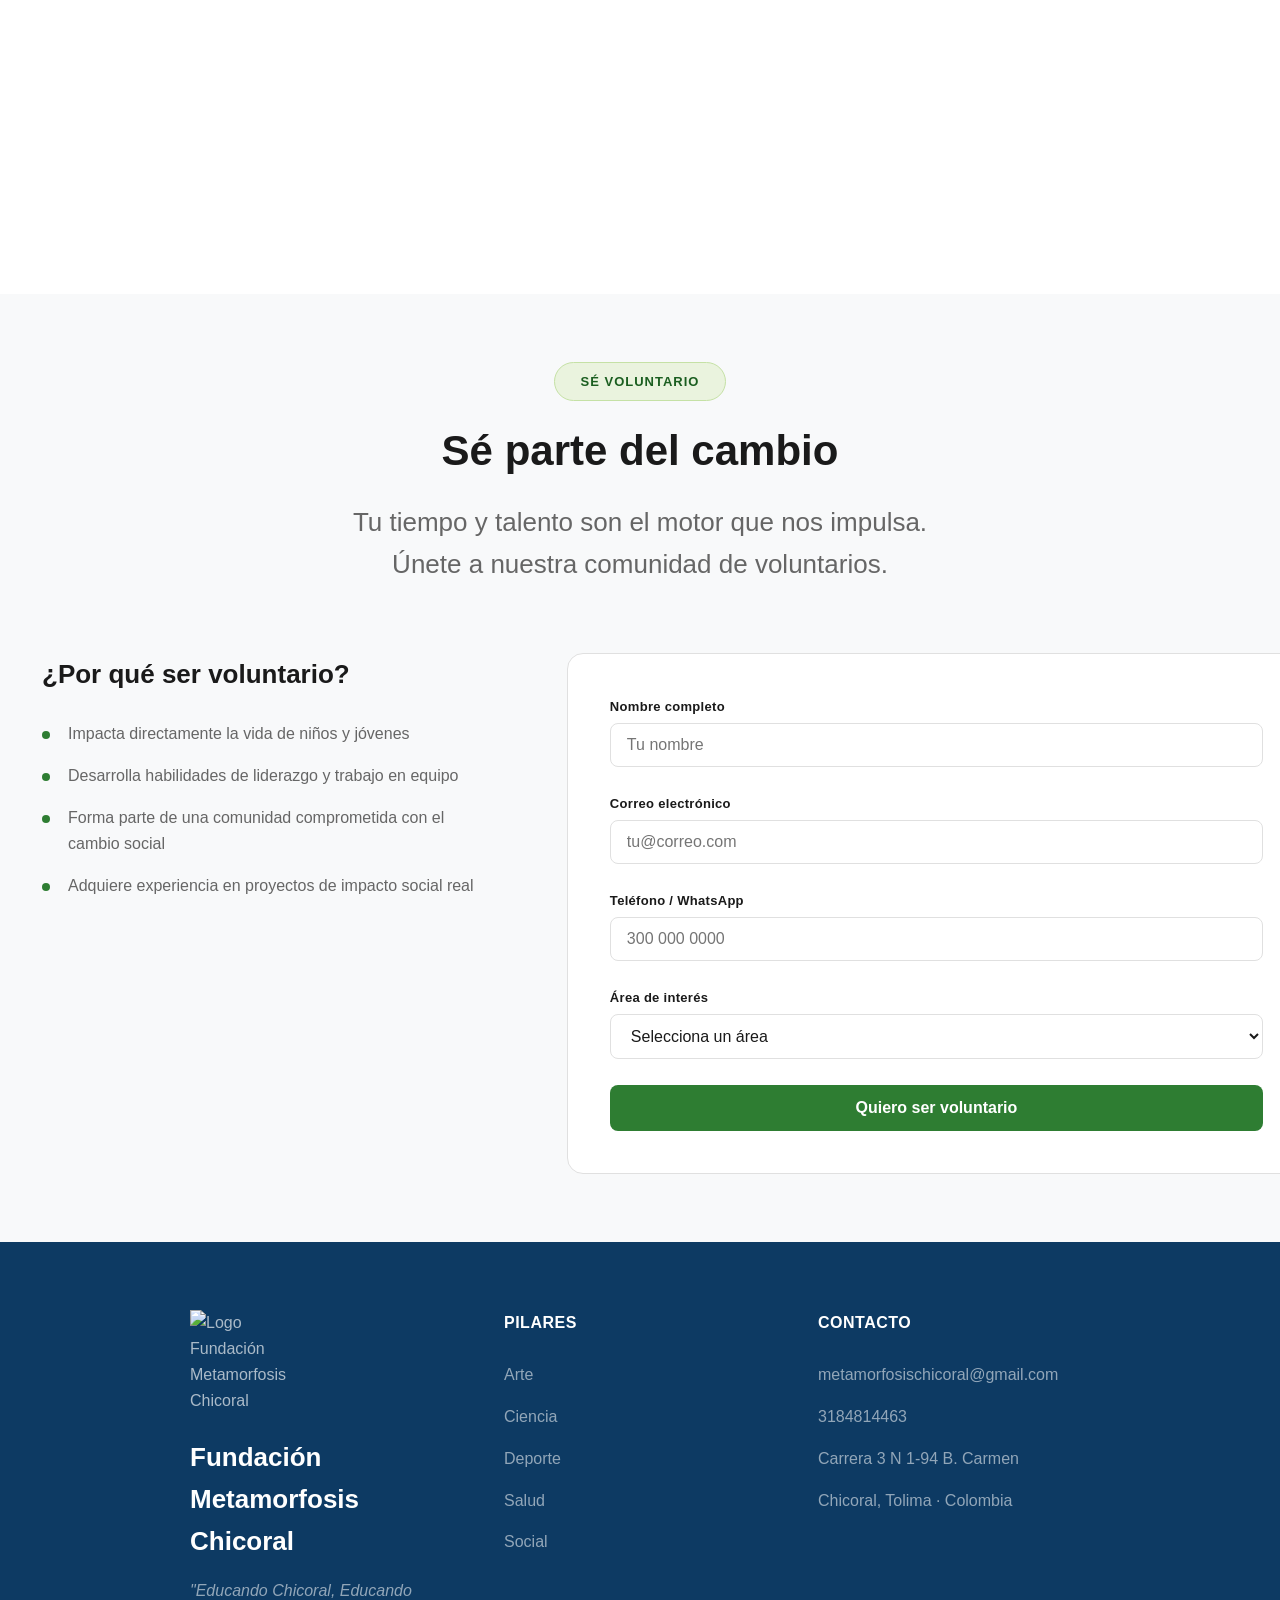
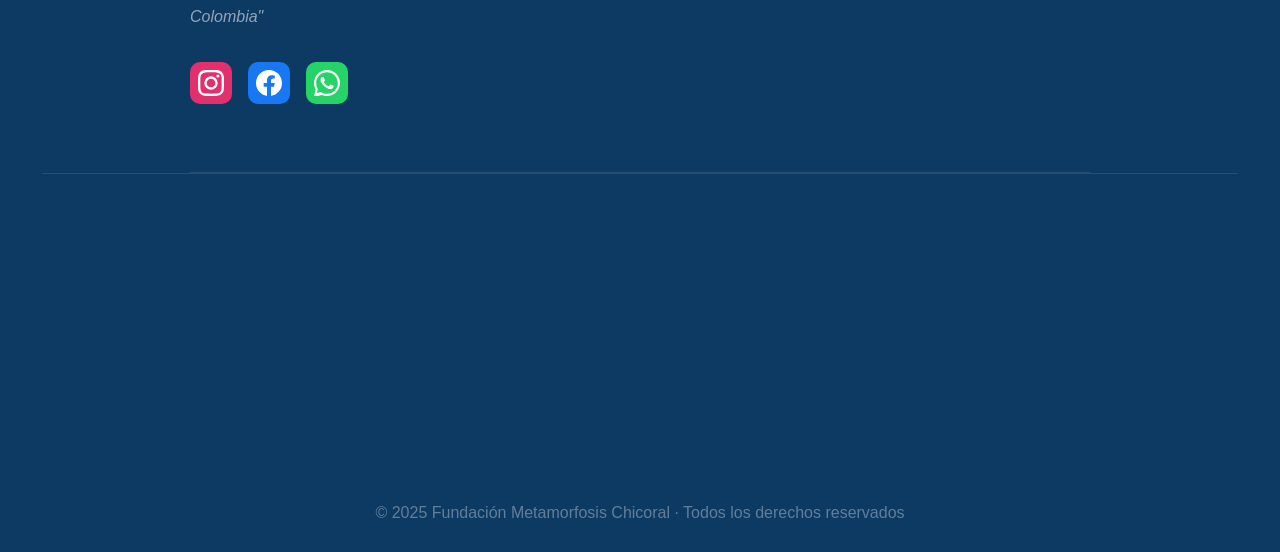
==== commit bfeaf50a: "feat: mapa Google Maps en footer, equipo con fotos y frases" ====
--- a/index.html
+++ b/index.html
@@ -64,7 +64,7 @@
       <div class="hero-content">
         <span class="hero-tag">Chicoral · Tolima · Colombia</span>
         <h1>Transformando vidas,<br>construyendo comunidad</h1>
-        <p>Somos una fundación sin ánimo de lucro comprometida con la educación, el arte, la ciencia y el bienestar social de Chicoral y la región.</p>
+        <p>Somos una fundación sin ánimo de lucro comprometida con la educación, el arte, la ciencia y el bienestar social de la región.</p>
         <div class="hero-btns">
           <a href="historia.html" class="btn-primary">Nuestra historia</a>
           <a href="#voluntariado" class="btn-secondary">Sé voluntario</a>
@@ -105,15 +105,15 @@
     <div class="historia-mision">
       <div class="mision-card">
         <h3>Misión</h3>
-        <p>Fomentar la integración y el desarrollo de colectivos en riesgo de exclusión social, apoyando la educación como herramienta de transformación y facilitando la incorporación de niños, jóvenes y familias al mundo social, cultural y productivo de Chicoral y la región.</p>
+        <p>Fortalecer la inclusión social y el desarrollo de comunidades en riesgo de exclusión, mediante procesos educativos que impulsen la participación activa de niños, jóvenes y familias en los entornos social, cultural y productivo de la región.</p>
       </div>
       <div class="mision-card">
         <h3>Visión</h3>
-        <p>Ser para 2030 la fundación de referencia en el Tolima en materia de desarrollo social, educativo y cultural, reconocida por transformar vidas a través del arte, la ciencia, el deporte y la comunidad, contribuyendo a que Chicoral crezca.</p>
+        <p>Para 2030, ser una organización líder en el Tolima en procesos de desarrollo social, educativo y cultural, reconocida por su impacto sostenible y su capacidad de transformar comunidades mediante el arte, la ciencia y el deporte.</p>
       </div>
       <div class="mision-card">
         <h3>Nuestro compromiso</h3>
-        <p>Creemos en la inclusión, el respeto y la transformación social. Nos comprometemos a que el arte, la ciencia, el deporte, la salud y la comunidad sean derechos de todos en Chicoral y la región — no privilegios de pocos.</p>
+        <p>Promovemos la inclusión, el respeto y la transformación social como pilares de nuestro trabajo. Nos comprometemos a impulsar el acceso equitativo al arte, la ciencia, el deporte, la salud y la participación comunitaria en la región.</p>
       </div>
     </div>
 
@@ -156,7 +156,6 @@
           <h2>Cuatro años transformando Chicoral</h2>
           <p>Desde nuestra fundación hemos trabajado sin descanso por el bienestar de la comunidad chicoraluna, apostando por la educación y el desarrollo social como motores de cambio.</p>
           <p>Ferias empresariales, talleres de arte, talleres de ciencia, jornadas lúdicas, festivales de cometas, eventos deportivos — cada actividad deja una huella en nuestra comunidad.</p>
-          <a href="#voluntariado" class="btn-secondary">Apoya nuestra causa</a>
         </div>
         <div class="impacto-galeria">
           <div class="galeria-grid">
@@ -175,11 +174,11 @@
         <div class="section-header">
           <span class="section-tag">Apoya la fundación</span>
           <h2>Tu donación transforma vidas</h2>
-          <p>Cada aporte nos permite seguir trabajando por los niños y jóvenes de Chicoral.</p>
-        </div>
-        <div class="donaciones-grid" style="grid-template-columns: 1fr; max-width: 400px; margin: var(--s3) auto 0;">
+          <p>Cada aporte nos permite seguir trabajando por los niños y jóvenes de nuestra comunidad.</p>
+        </div>
+        <div class="donaciones-grid" style="grid-template-columns: 1fr; max-width: 360px; margin: var(--s1) auto 0;">
           <div class="donacion-card">
-            <div class="donacion-logo" style="background:#FFD100;">
+            <div class="donacion-logo" style="background:#fefefe;">
               <img src="img/bancolombia.png" alt="Bancolombia" style="width:40px;height:40px;object-fit:contain;" onerror="this.parentElement.textContent='B'" />
             </div>
             <h3>Bancolombia</h3>
@@ -187,7 +186,12 @@
             <p class="donacion-nombre">Cuenta de Ahorros</p>
             <p class="donacion-nombre">Fundación Metamorfosis Chicoral</p>
             <p class="donacion-nombre">NIT: 901.487.829-7</p>
-            <button onclick="copiarCuenta()" class="btn-form" style="margin-top:var(--s1);">Copiar número de cuenta</button>
+            <button onclick="copiarCuenta()" class="btn-form" style="margin-top:var(--s1);">
+              Copiar número de cuenta
+            </button>
+            <button id="btn-pago-online" class="btn-form" style="margin-top:8px; background:var(--azul); opacity:0.5; cursor:not-allowed;" disabled>
+              Pago en línea — Próximamente
+            </button>
           </div>
         </div>
       </div>
@@ -198,17 +202,17 @@
       <div class="voluntariado-container">
         <div class="section-header">
           <span class="section-tag">Sé voluntario</span>
-          <h2>Sé parte del cambio en Chicoral</h2>
+          <h2>Sé parte del cambio</h2>
           <p>Tu tiempo y talento son el motor que nos impulsa. Únete a nuestra comunidad de voluntarios.</p>
         </div>
         <div class="voluntariado-grid">
           <div class="voluntariado-info">
             <h3>¿Por qué ser voluntario?</h3>
             <ul class="voluntariado-lista">
-              <li>Impacta directamente la vida de niños y jóvenes de Chicoral</li>
+              <li>Impacta directamente la vida de niños y jóvenes</li>
               <li>Desarrolla habilidades de liderazgo y trabajo en equipo</li>
               <li>Forma parte de una comunidad comprometida con el cambio social</li>
-              <li>Gana experiencia en proyectos de impacto social real</li>
+              <li>Adquiere experiencia en proyectos de impacto social real</li>
             </ul>
           </div>
           <form class="voluntariado-form" onsubmit="enviarFormulario(event)">
@@ -283,6 +287,20 @@
           </ul>
         </div>
       </div>
+
+      <!-- Mapa -->
+      <div class="footer-mapa">
+        <iframe
+          src="https://maps.google.com/maps?q=4.213477,-74.979428&z=17&output=embed"
+          width="100%"
+          height="300"
+          style="border:0; display:block;"
+          allowfullscreen=""
+          loading="lazy"
+          referrerpolicy="no-referrer-when-downgrade">
+        </iframe>
+      </div>
+
       <div class="footer-bottom">
         © 2025 Fundación Metamorfosis Chicoral · Todos los derechos reservados
       </div>
--- a/css/styles.css
+++ b/css/styles.css
@@ -1375,4 +1375,63 @@
 }
 #historia {
   padding-top: var(--s3);
+}
+
+/* ===== FOTOS EQUIPO ===== */
+.miembro-foto-container {
+  width: 80px;
+  height: 80px;
+  margin: 0 auto var(--s1);
+  position: relative;
+}
+
+.miembro-foto {
+  width: 80px;
+  height: 80px;
+  border-radius: 50%;
+  object-fit: cover;
+  object-position: center top;
+  border: 3px solid var(--azul);
+}
+
+.miembro-card.junta .miembro-foto {
+  width: 96px;
+  height: 96px;
+  border-width: 3px;
+}
+
+.miembro-card.junta .miembro-foto-container {
+  width: 96px;
+  height: 96px;
+}
+
+.miembro-frase {
+  font-size: 13px;
+  color: var(--gris-texto);
+  font-style: italic;
+  margin-top: var(--s1);
+  line-height: 1.5;
+  border-top: 1px solid #e0e0e0;
+  padding-top: var(--s1);
+}
+
+/* ===== MAPA FOOTER ===== */
+.footer-mapa {
+  border-top: 1px solid rgba(255,255,255,0.1);
+  overflow: hidden;
+}
+
+.footer-mapa iframe {
+  opacity: 0.85;
+  transition: opacity 0.2s;
+}
+
+.footer-mapa iframe:hover {
+  opacity: 1;
+}
+
+@media (max-width: 768px) {
+  .footer-mapa iframe {
+    height: 220px;
+  }
 }
